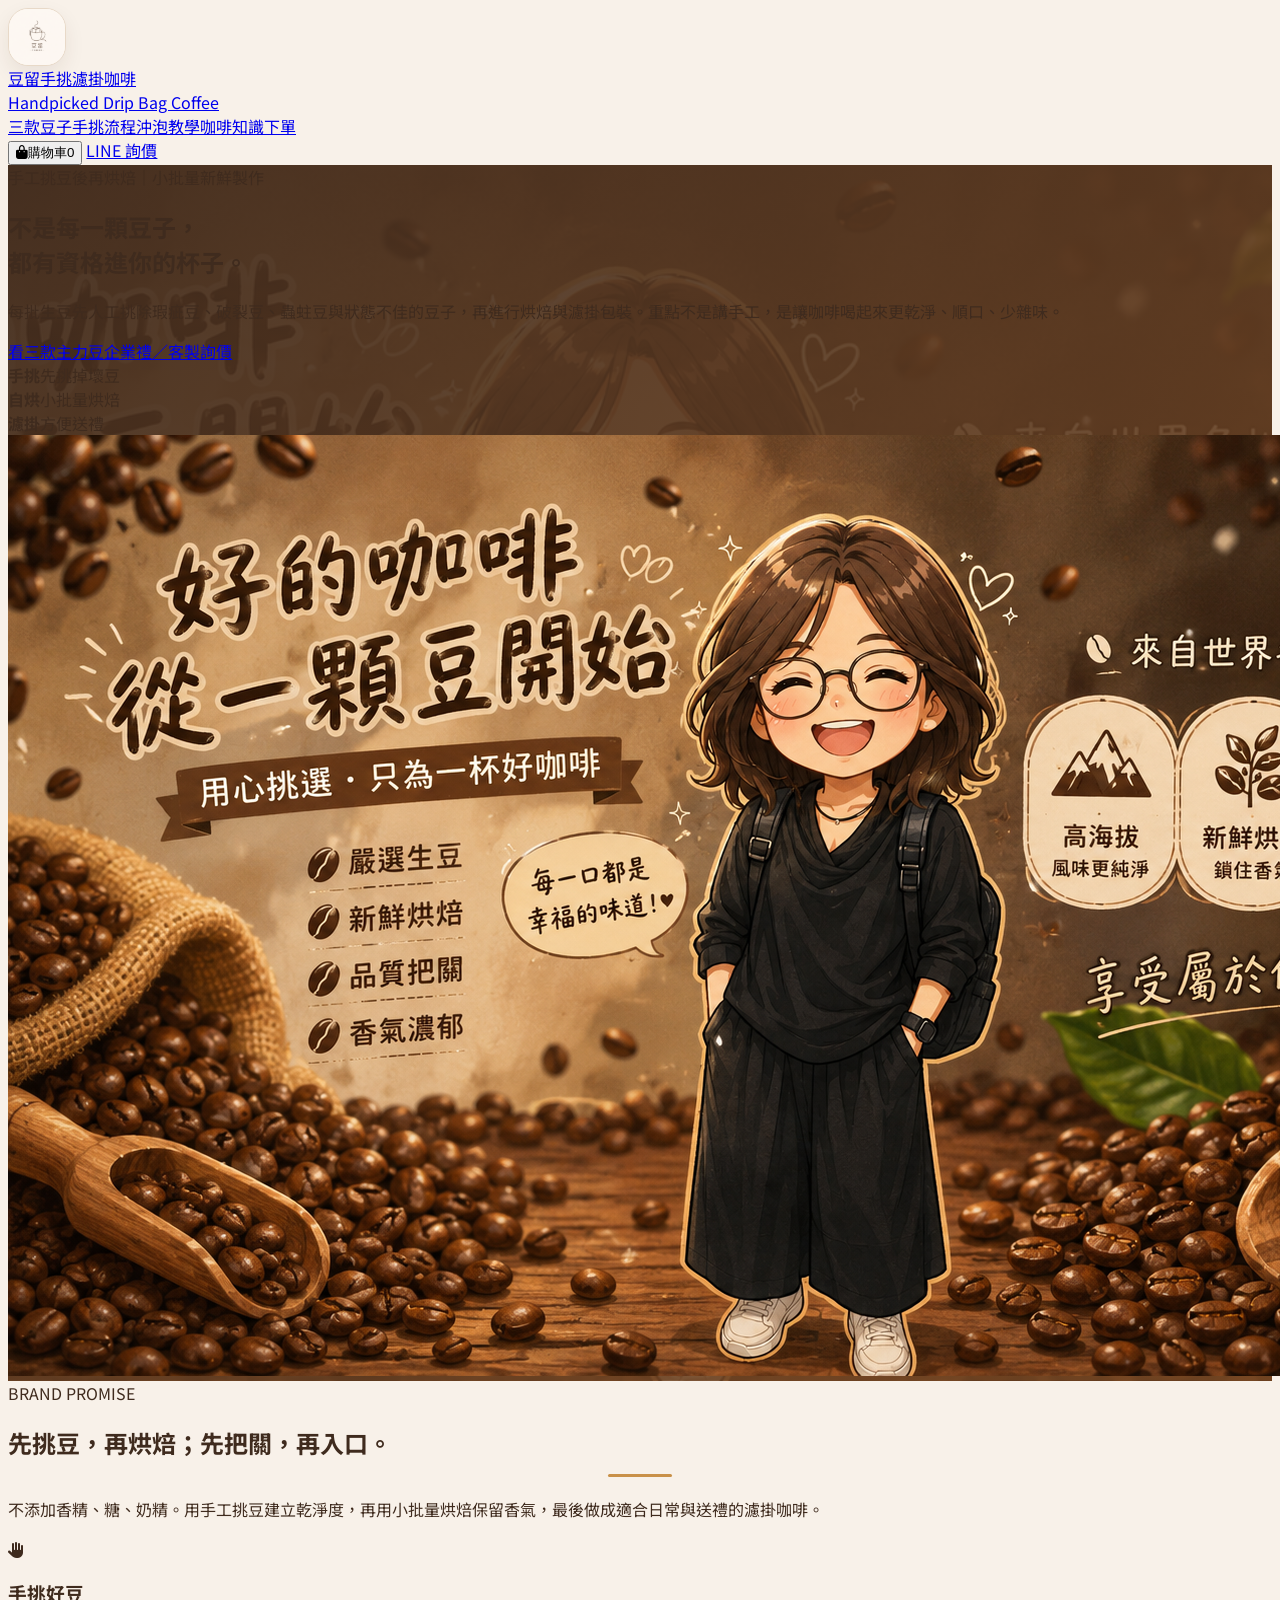
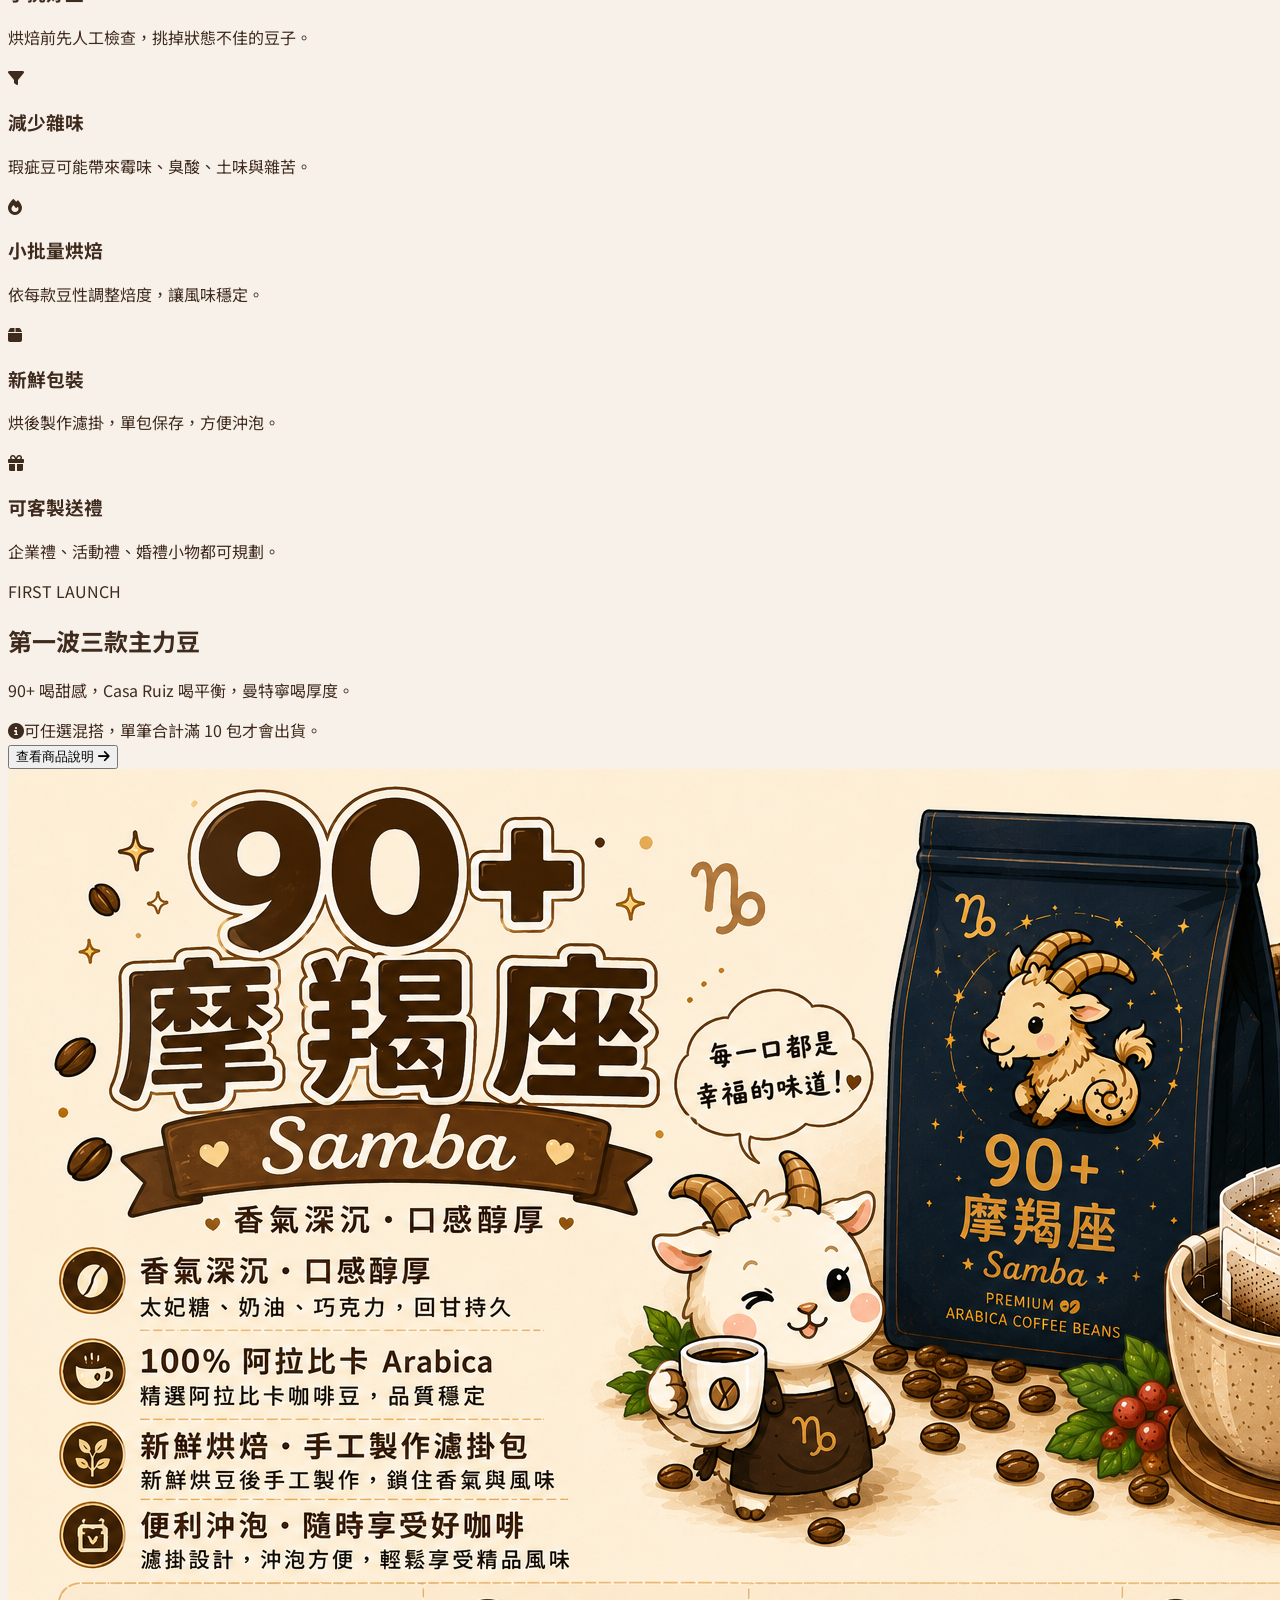
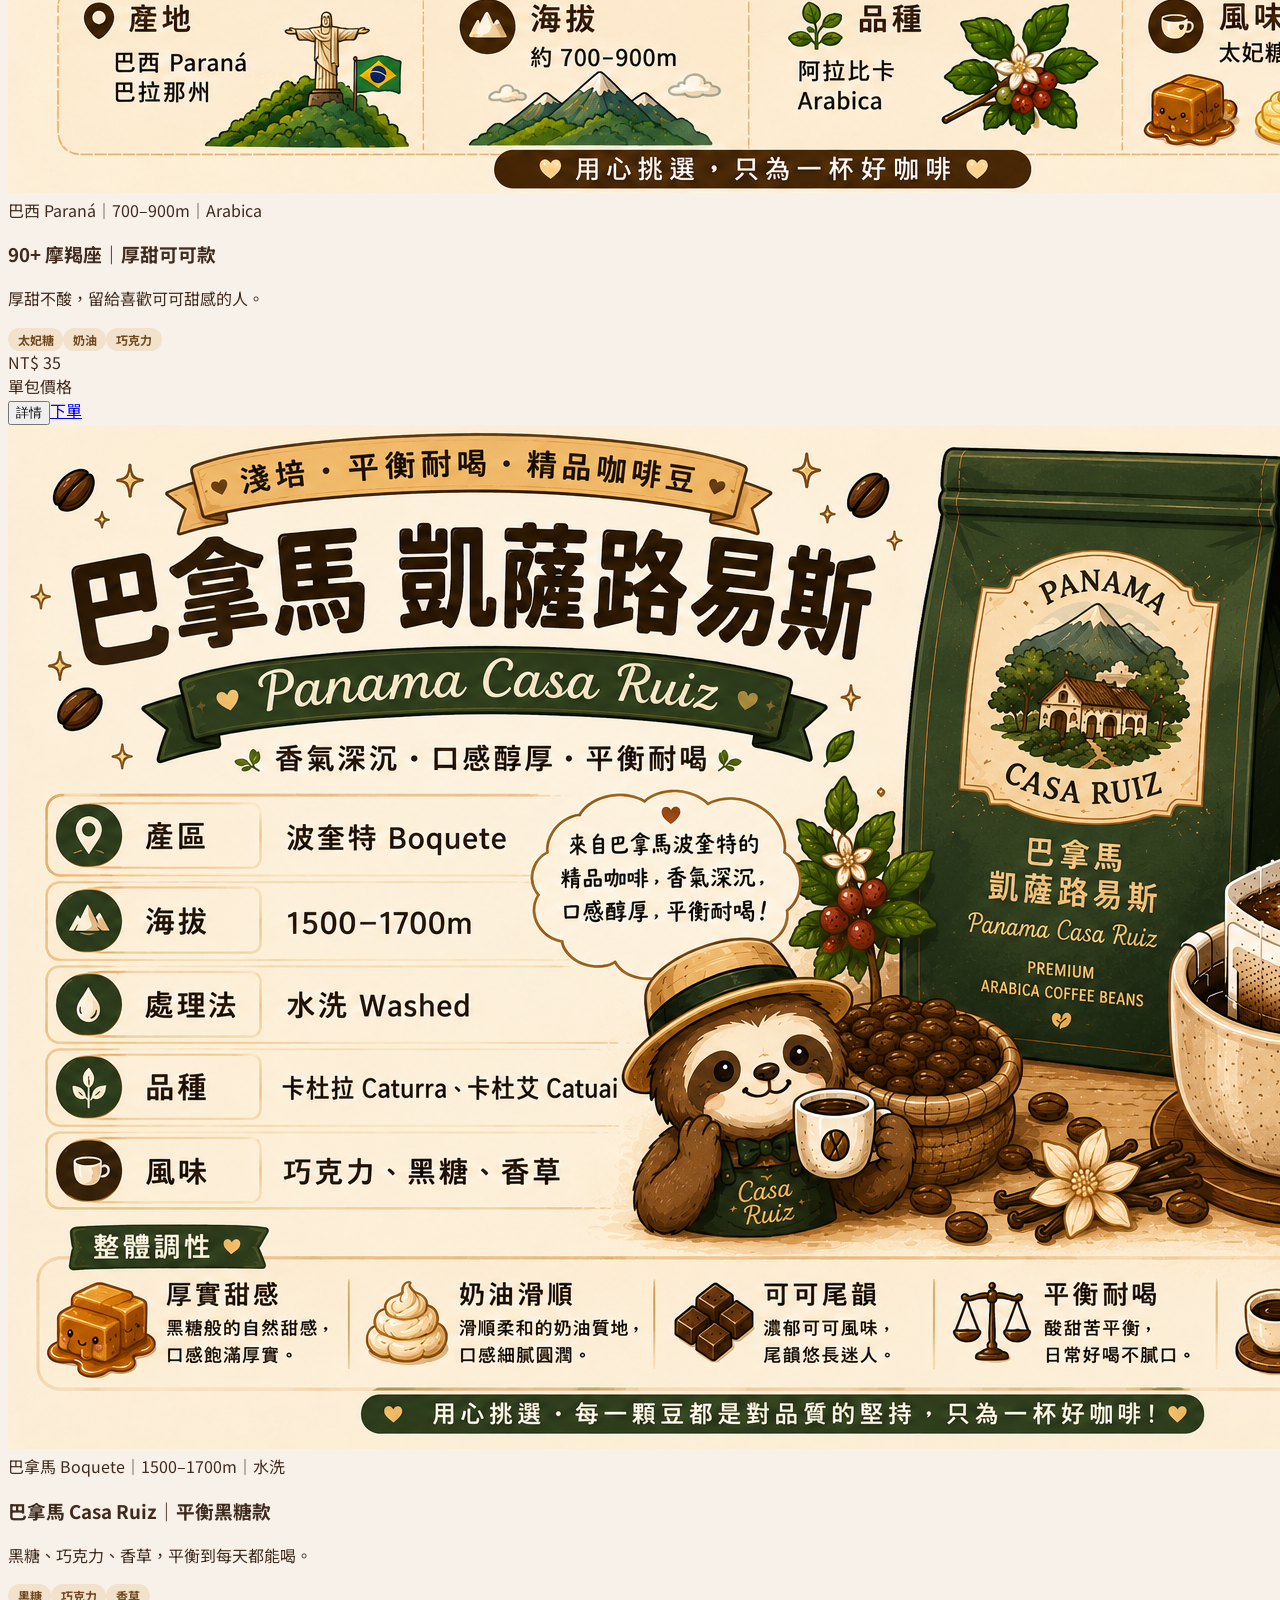
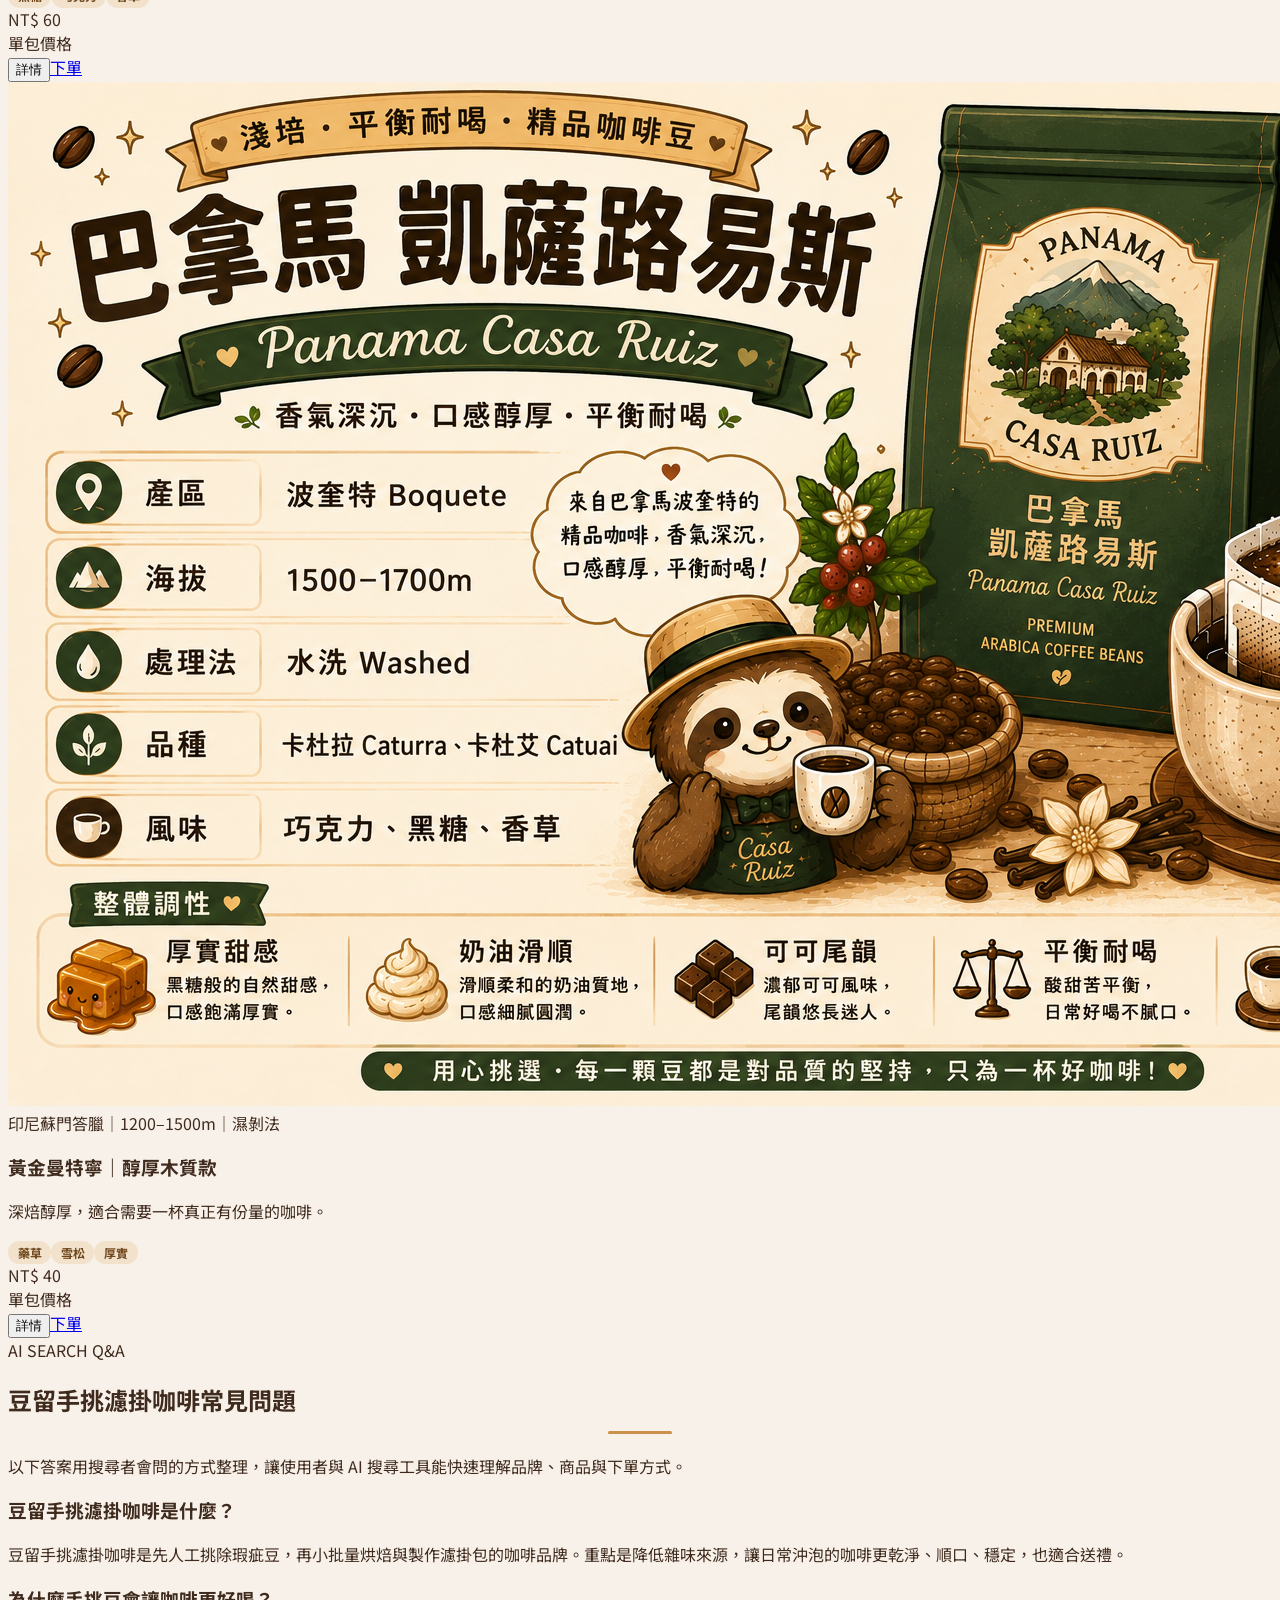
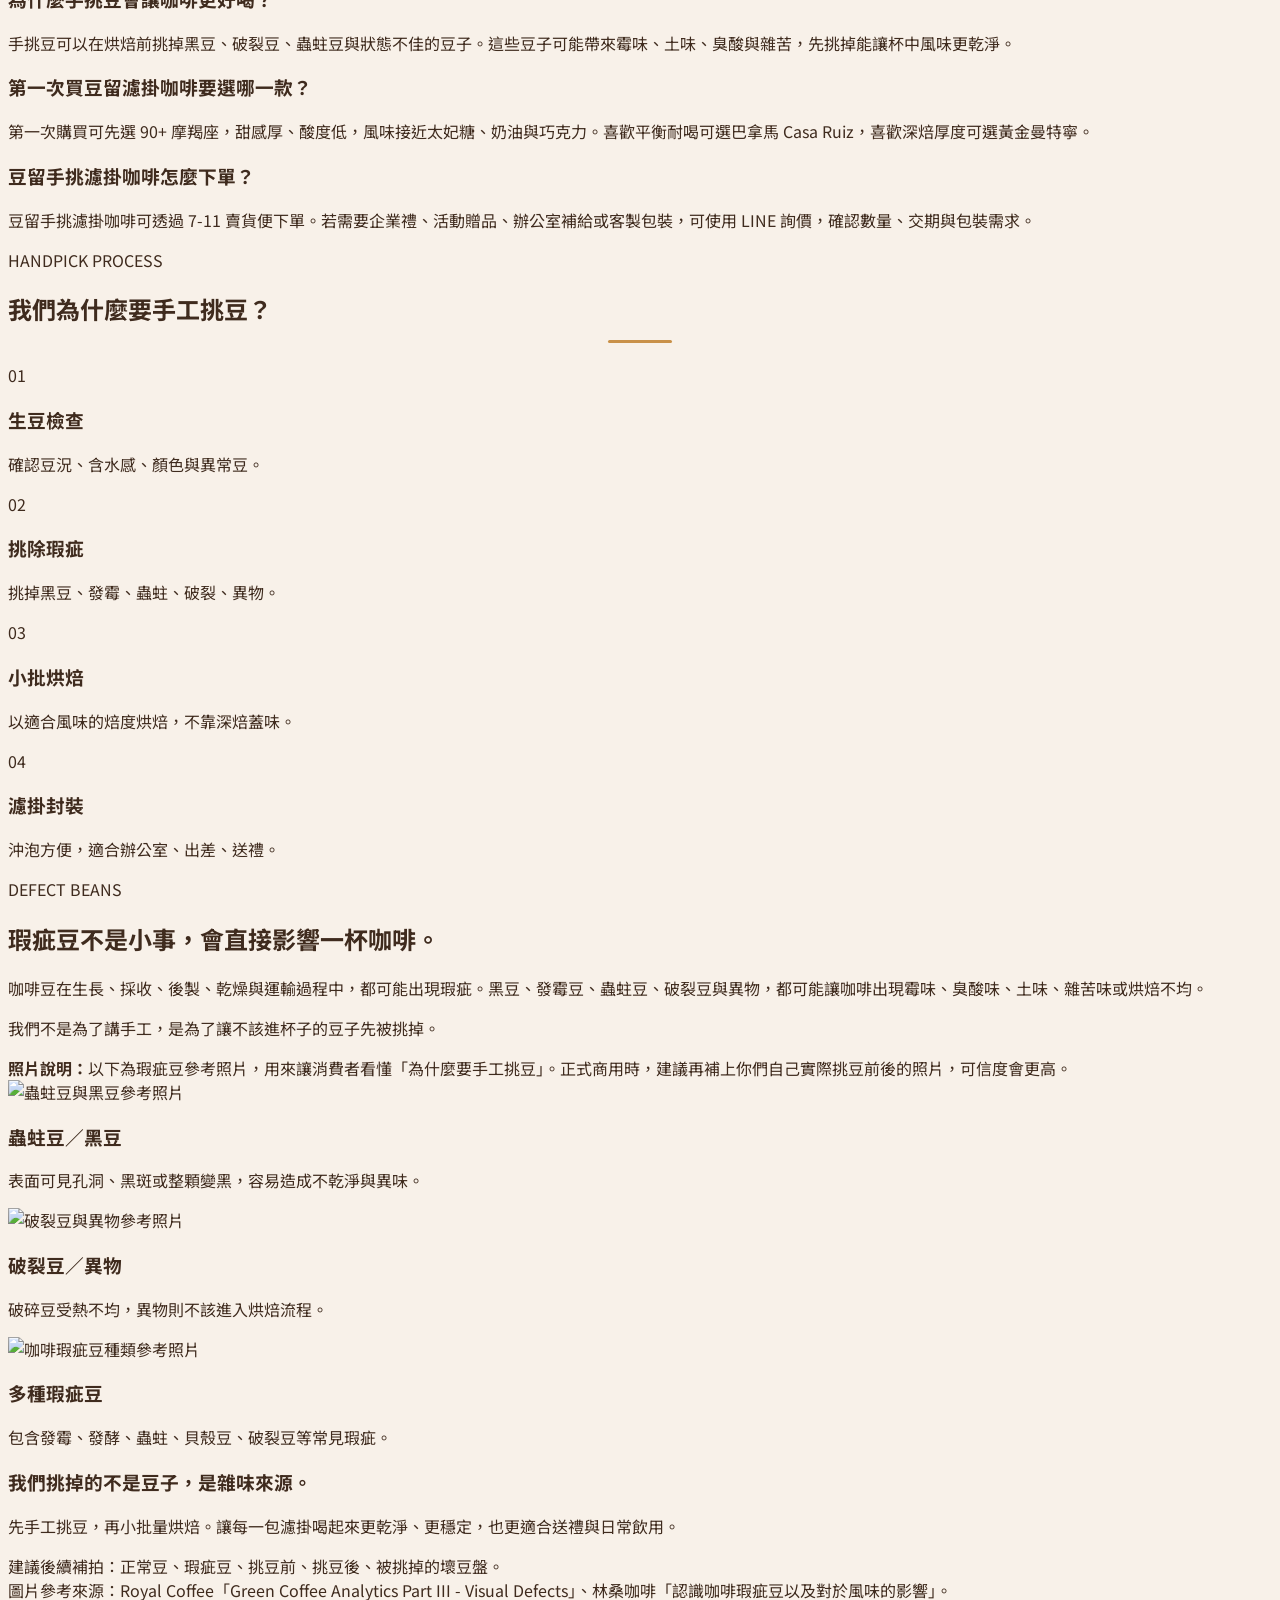
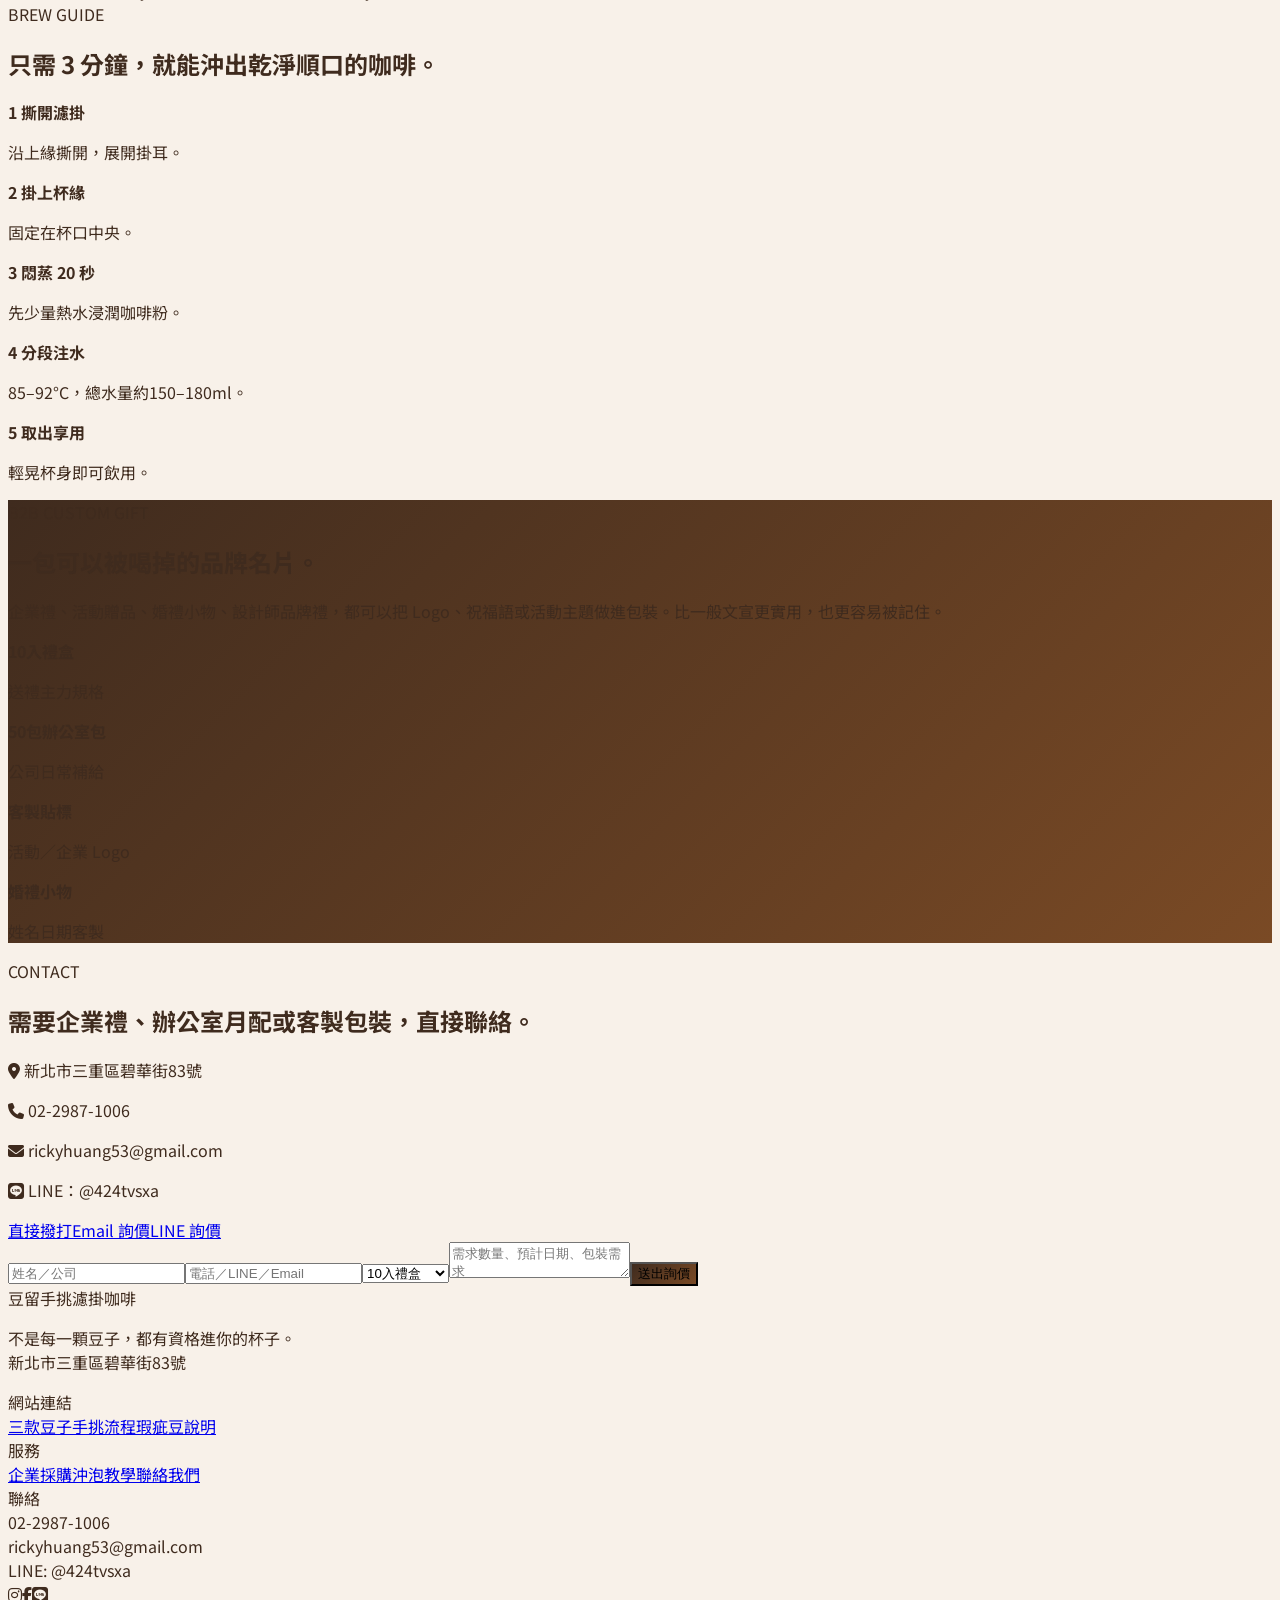
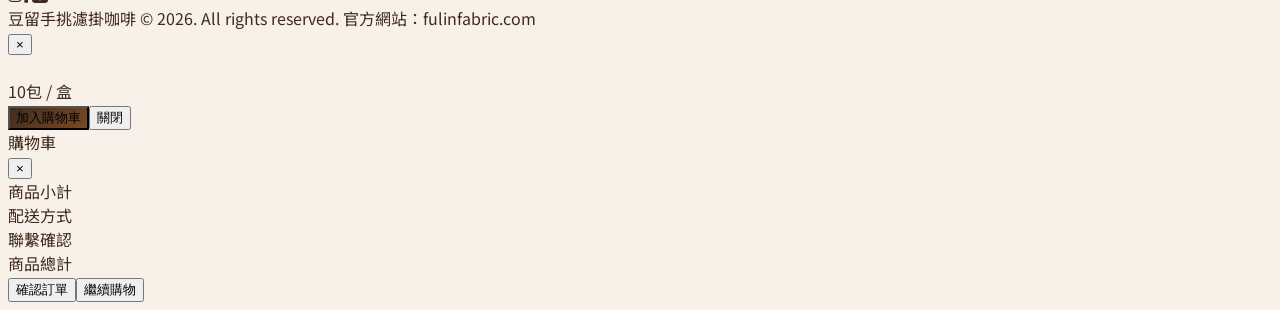
==== index.html @ bff56831 "Initial GitHub Pages site" ====
<!doctype html>
<html lang="zh-TW">
  <head>
    <meta charset="UTF-8" />
    <meta name="viewport" content="width=device-width, initial-scale=1.0" />
    <title>豆留手挑濾掛咖啡｜手工挑豆後烘焙，乾淨順口</title>
    <script src="https://cdn.tailwindcss.com"></script>
    <link rel="stylesheet" href="https://cdnjs.cloudflare.com/ajax/libs/font-awesome/6.5.1/css/all.min.css" />
    <style>
      @import url('https://fonts.googleapis.com/css2?family=Noto+Sans+TC:wght@300;400;500;700;900&family=Playfair+Display:wght@700&display=swap');
      html {
        scroll-behavior: smooth;
        scroll-padding-top: 7rem;
      }
      body {
        font-family:
          'Noto Sans TC',
          system-ui,
          -apple-system,
          sans-serif;
        background: #f8f1e9;
        color: #3f2b1e;
      }
      a,
      button {
        transition:
          transform 0.18s ease,
          box-shadow 0.18s ease,
          background-color 0.18s ease,
          border-color 0.18s ease,
          color 0.18s ease,
          opacity 0.18s ease;
      }
      button {
        cursor: pointer;
      }
      a:hover,
      button:hover {
        transform: translateY(-2px);
        box-shadow: 0 12px 24px rgba(63, 43, 30, 0.16);
      }
      a:active,
      button:active {
        transform: translateY(0) scale(0.97);
        box-shadow: 0 6px 14px rgba(63, 43, 30, 0.12);
      }
      a:focus-visible,
      button:focus-visible {
        outline: 3px solid rgba(241, 194, 125, 0.55);
        outline-offset: 4px;
      }
      .serif {
        font-family: 'Playfair Display', Georgia, serif;
      }
      .brown-grad {
        background: linear-gradient(135deg, #3f2b1e 0%, #7a4a25 100%);
      }
      .nav-link {
        position: relative;
      }
      .nav-link:after {
        content: '';
        position: absolute;
        left: 0;
        bottom: -6px;
        width: 0;
        height: 2px;
        background: #7a4a25;
        transition: 0.25s;
      }
      .nav-link:hover:after {
        width: 100%;
      }
      .tag {
        background: #f2e2cc;
        color: #71491f;
        border-radius: 9999px;
        padding: 0.2rem 0.6rem;
        font-size: 0.75rem;
        font-weight: 700;
      }
      .card {
        transition: 0.25s;
      }
      .card:hover {
        transform: translateY(-6px);
        box-shadow: 0 18px 35px rgba(63, 43, 30, 0.12);
      }
      .product-img {
        transition: 0.35s;
        scroll-margin-top: 7rem;
      }
      #products-grid .card {
        scroll-margin-top: 7rem;
      }
      .modal {
        animation: pop 0.25s ease;
      }
      @keyframes pop {
        from {
          opacity: 0;
          transform: scale(0.96);
        }
        to {
          opacity: 1;
          transform: scale(1);
        }
      }
      .hero-bg {
        background:
          linear-gradient(135deg, rgba(63, 43, 30, 0.93), rgba(122, 74, 37, 0.88)),
          url('fulin_hero_handpicked_coffee.png');
        background-size: cover;
        background-position: center;
      }
      .section-title:after {
        content: '';
        display: block;
        width: 64px;
        height: 3px;
        background: #c99149;
        margin: 14px auto 0;
        border-radius: 999px;
      }
      .brand-logo-mark {
        width: 56px;
        height: 56px;
        border-radius: 20px;
        overflow: hidden;
        border: 1px solid #e8d9c8;
        background: #fffaf2;
        display: block;
        box-shadow: 0 8px 20px rgba(63, 43, 30, 0.08);
      }
      .brand-logo-mark img {
        width: 100%;
        height: 100%;
        object-fit: cover;
      }
    </style>
    <!-- Google Analytics -->
    <script async src="https://www.googletagmanager.com/gtag/js?id=G-YMQPJY9Y5F"></script>
    <script>
      window.dataLayer = window.dataLayer || [];
      function gtag() {
        dataLayer.push(arguments);
      }
      gtag('js', new Date());
      gtag('config', 'G-YMQPJY9Y5F');
    </script>
    <!-- End Google Analytics -->
    <script type="application/ld+json">
      {
        "@context": "https://schema.org",
        "@type": "ItemList",
        "name": "豆留手挑濾掛咖啡三款主力豆",
        "itemListElement": [
          {
            "@type": "ListItem",
            "position": 1,
            "item": {
              "@type": "Product",
              "name": "90+ 摩羯座｜厚甜可可款",
              "image": "ChatGPT Image 2026年6月7日 下午08_23_03.png",
              "description": "太妃糖、奶油、巧克力風味的手挑濾掛咖啡，厚甜不酸，適合日常與送禮。",
              "offers": {
                "@type": "Offer",
                "price": "35",
                "priceCurrency": "TWD",
                "availability": "https://schema.org/InStock",
                "url": "https://myship.7-11.com.tw/general/detail/GM2605239820064"
              }
            }
          },
          {
            "@type": "ListItem",
            "position": 2,
            "item": {
              "@type": "Product",
              "name": "巴拿馬 Casa Ruiz｜平衡黑糖款",
              "image": "ChatGPT Image 2026年6月7日 下午08_23_06.png",
              "description": "黑糖、巧克力、香草風味的手挑濾掛咖啡，平衡耐喝，適合辦公室與企業禮。",
              "offers": {
                "@type": "Offer",
                "price": "60",
                "priceCurrency": "TWD",
                "availability": "https://schema.org/InStock",
                "url": "https://myship.7-11.com.tw/general/detail/GM2605239820064"
              }
            }
          },
          {
            "@type": "ListItem",
            "position": 3,
            "item": {
              "@type": "Product",
              "name": "黃金曼特寧｜醇厚木質款",
              "image": "ChatGPT Image 2026年6月7日 下午08_17_32.png",
              "description": "藥草、雪松、厚實風味的深焙手挑濾掛咖啡，醇厚低酸，適合喜歡濃厚口感的人。",
              "offers": {
                "@type": "Offer",
                "price": "40",
                "priceCurrency": "TWD",
                "availability": "https://schema.org/InStock",
                "url": "https://myship.7-11.com.tw/general/detail/GM2605239820064"
              }
            }
          }
        ]
      }
    </script>
    <script type="application/ld+json">
      {
        "@context": "https://schema.org",
        "@type": "Organization",
        "name": "豆留手挑濾掛咖啡",
        "logo": "assets/brand-logo.png",
        "description": "豆留手挑濾掛咖啡以手工挑豆、小批量烘焙與濾掛包裝為特色，提供日常飲用、送禮與企業客製咖啡。",
        "contactPoint": {
          "@type": "ContactPoint",
          "telephone": "+886-2-2987-1006",
          "contactType": "customer service",
          "areaServed": "TW",
          "availableLanguage": ["zh-Hant"]
        }
      }
    </script>
    <script type="application/ld+json">
      {
        "@context": "https://schema.org",
        "@type": "Article",
        "headline": "豆留手挑濾掛咖啡常見問題",
        "description": "整理豆留手挑濾掛咖啡的品牌特色、手挑豆原因、三款豆子選擇與下單方式。",
        "inLanguage": "zh-Hant",
        "speakable": { "@type": "SpeakableSpecification", "cssSelector": [".answer-block"] }
      }
    </script>
  </head>
  <body>
    <nav class="bg-white/95 backdrop-blur sticky top-0 z-50 border-b border-[#E8D9C8]">
      <div class="max-w-7xl mx-auto px-6 h-20 flex items-center justify-between">
        <a href="#home" class="flex items-center gap-3">
          <span class="brand-logo-mark"><img src="assets/brand-logo.png" alt="手挑濾掛咖啡 Logo" /></span>
          <div>
            <div class="font-black text-2xl tracking-tight">豆留手挑濾掛咖啡</div>
            <div class="text-xs text-[#8B5E3C]">Handpicked Drip Bag Coffee</div>
          </div>
        </a>
        <div class="hidden lg:flex gap-8 text-sm font-bold">
          <a class="nav-link" href="#products">三款豆子</a><a class="nav-link" href="#process">手挑流程</a
          ><a class="nav-link" href="brew.html">沖泡教學</a><a class="nav-link" href="knowledge.html">咖啡知識</a
          ><a class="nav-link" href="order.html">下單</a>
        </div>
        <div class="flex items-center gap-3">
          <button
            onclick="showCart()"
            class="relative flex items-center gap-2 px-4 py-2.5 rounded-full border border-[#E8D9C8] hover:bg-[#F8F1E9] text-sm font-bold"
          >
            <i class="fas fa-shopping-bag"></i><span class="hidden sm:inline">購物車</span
            ><span
              id="cart-count"
              class="hidden absolute -top-1 -right-1 bg-[#7A4A25] text-white text-[10px] min-w-[18px] h-[18px] rounded-full items-center justify-center px-1"
              >0</span
            >
          </button>
          <a
            href="https://line.me/R/ti/p/@424tvsxa"
            target="_blank"
            class="hidden sm:inline-flex px-5 py-2.5 bg-[#3F2B1E] text-white rounded-full text-sm font-black"
            >LINE 詢價</a
          >
        </div>
      </div>
    </nav>

    <section id="home" class="hero-bg text-white">
      <div class="max-w-7xl mx-auto px-6 py-20 lg:py-28 grid lg:grid-cols-2 gap-10 items-center">
        <div>
          <div
            class="inline-flex items-center gap-2 bg-white/15 border border-white/25 rounded-full px-4 py-2 text-sm mb-6"
          >
            手工挑豆後再烘焙｜小批量新鮮製作
          </div>
          <h1 class="text-5xl md:text-7xl font-black leading-tight tracking-tight">
            不是每一顆豆子，<br /><span class="text-[#F1C27D]">都有資格進你的杯子。</span>
          </h1>
          <p class="mt-6 text-lg text-white/90 max-w-xl">
            每批生豆先人工挑除瑕疵豆、破裂豆、蟲蛀豆與狀態不佳的豆子，再進行烘焙與濾掛包裝。重點不是講手工，是讓咖啡喝起來更乾淨、順口、少雜味。
          </p>
          <div class="mt-8 flex flex-wrap gap-3">
            <a href="#products" class="bg-white text-[#3F2B1E] rounded-full px-7 py-4 font-black">看三款主力豆</a
            ><a href="#gift" class="border border-white/50 rounded-full px-7 py-4 font-bold">企業禮／客製詢價</a>
          </div>
          <div class="mt-8 grid grid-cols-3 gap-3 max-w-xl text-center text-sm">
            <div class="bg-white/10 rounded-2xl p-4"><b class="block text-xl">手挑</b>先挑掉壞豆</div>
            <div class="bg-white/10 rounded-2xl p-4"><b class="block text-xl">自烘</b>小批量烘焙</div>
            <div class="bg-white/10 rounded-2xl p-4"><b class="block text-xl">濾掛</b>方便送禮</div>
          </div>
        </div>
        <div class="bg-white/10 border border-white/20 rounded-[2rem] p-5 shadow-2xl">
          <img
            src="fulin_hero_handpicked_coffee.png"
            class="rounded-[1.5rem] w-full object-cover"
            alt="豆留手挑濾掛咖啡主視覺"
          />
        </div>
      </div>
    </section>

    <section class="max-w-7xl mx-auto px-6 py-14">
      <div class="text-center mb-10">
        <div class="text-xs font-black tracking-[2px] text-[#8B5E3C]">BRAND PROMISE</div>
        <h2 class="section-title text-4xl font-black mt-2">先挑豆，再烘焙；先把關，再入口。</h2>
        <p class="mt-5 text-[#6B4423] max-w-2xl mx-auto">
          不添加香精、糖、奶精。用手工挑豆建立乾淨度，再用小批量烘焙保留香氣，最後做成適合日常與送禮的濾掛咖啡。
        </p>
      </div>
      <div class="grid md:grid-cols-5 gap-5">
        <div class="bg-white p-6 rounded-3xl border border-[#E8D9C8] text-center">
          <i class="fas fa-hand-paper text-3xl text-[#7A4A25]"></i>
          <h3 class="font-black mt-4">手挑好豆</h3>
          <p class="mt-2 text-sm text-[#6B4423]">烘焙前先人工檢查，挑掉狀態不佳的豆子。</p>
        </div>
        <div class="bg-white p-6 rounded-3xl border border-[#E8D9C8] text-center">
          <i class="fas fa-filter text-3xl text-[#7A4A25]"></i>
          <h3 class="font-black mt-4">減少雜味</h3>
          <p class="mt-2 text-sm text-[#6B4423]">瑕疵豆可能帶來霉味、臭酸、土味與雜苦。</p>
        </div>
        <div class="bg-white p-6 rounded-3xl border border-[#E8D9C8] text-center">
          <i class="fas fa-fire text-3xl text-[#7A4A25]"></i>
          <h3 class="font-black mt-4">小批量烘焙</h3>
          <p class="mt-2 text-sm text-[#6B4423]">依每款豆性調整焙度，讓風味穩定。</p>
        </div>
        <div class="bg-white p-6 rounded-3xl border border-[#E8D9C8] text-center">
          <i class="fas fa-box text-3xl text-[#7A4A25]"></i>
          <h3 class="font-black mt-4">新鮮包裝</h3>
          <p class="mt-2 text-sm text-[#6B4423]">烘後製作濾掛，單包保存，方便沖泡。</p>
        </div>
        <div class="bg-white p-6 rounded-3xl border border-[#E8D9C8] text-center">
          <i class="fas fa-gift text-3xl text-[#7A4A25]"></i>
          <h3 class="font-black mt-4">可客製送禮</h3>
          <p class="mt-2 text-sm text-[#6B4423]">企業禮、活動禮、婚禮小物都可規劃。</p>
        </div>
      </div>
    </section>

    <section id="products" class="max-w-7xl mx-auto px-6 py-14">
      <div class="flex items-end justify-between mb-8">
        <div>
          <div class="text-xs font-black tracking-[2px] text-[#8B5E3C]">FIRST LAUNCH</div>
          <h2 class="text-4xl font-black mt-2">第一波三款主力豆</h2>
          <p class="mt-3 text-[#6B4423]">90+ 喝甜感，Casa Ruiz 喝平衡，曼特寧喝厚度。</p>
          <div
            class="mt-4 inline-flex flex-wrap items-center gap-2 rounded-2xl bg-[#F2E2CC] px-4 py-3 text-sm font-bold text-[#3F2B1E]"
          >
            <i class="fa-solid fa-circle-info text-[#7A4A25]"></i><span>可任選混搭，單筆合計滿 10 包才會出貨。</span>
          </div>
        </div>
        <button onclick="showAllProducts()" class="hidden md:flex items-center text-sm font-bold text-[#6B4423]">
          查看商品說明 <i class="fas fa-arrow-right ml-2"></i>
        </button>
      </div>
      <div id="products-grid" class="grid md:grid-cols-3 gap-6"></div>
    </section>

    <section id="qa" class="bg-white border-y border-[#E8D9C8] py-16">
      <div class="max-w-7xl mx-auto px-6">
        <div class="text-center mb-10">
          <div class="text-xs font-black tracking-[2px] text-[#8B5E3C]">AI SEARCH Q&A</div>
          <h2 class="section-title text-4xl font-black mt-2">豆留手挑濾掛咖啡常見問題</h2>
          <p class="mt-5 text-[#6B4423] max-w-2xl mx-auto">
            以下答案用搜尋者會問的方式整理，讓使用者與 AI 搜尋工具能快速理解品牌、商品與下單方式。
          </p>
        </div>
        <div class="grid md:grid-cols-2 gap-5 answer-block">
          <article class="bg-[#F8F1E9] border border-[#E8D9C8] rounded-3xl p-6">
            <h3 class="font-black text-xl">豆留手挑濾掛咖啡是什麼？</h3>
            <p class="mt-3 text-sm text-[#6B4423] leading-7">
              豆留手挑濾掛咖啡是先人工挑除瑕疵豆，再小批量烘焙與製作濾掛包的咖啡品牌。重點是降低雜味來源，讓日常沖泡的咖啡更乾淨、順口、穩定，也適合送禮。
            </p>
          </article>
          <article class="bg-[#F8F1E9] border border-[#E8D9C8] rounded-3xl p-6">
            <h3 class="font-black text-xl">為什麼手挑豆會讓咖啡更好喝？</h3>
            <p class="mt-3 text-sm text-[#6B4423] leading-7">
              手挑豆可以在烘焙前挑掉黑豆、破裂豆、蟲蛀豆與狀態不佳的豆子。這些豆子可能帶來霉味、土味、臭酸與雜苦，先挑掉能讓杯中風味更乾淨。
            </p>
          </article>
          <article class="bg-[#F8F1E9] border border-[#E8D9C8] rounded-3xl p-6">
            <h3 class="font-black text-xl">第一次買豆留濾掛咖啡要選哪一款？</h3>
            <p class="mt-3 text-sm text-[#6B4423] leading-7">
              第一次購買可先選 90+ 摩羯座，甜感厚、酸度低，風味接近太妃糖、奶油與巧克力。喜歡平衡耐喝可選巴拿馬 Casa
              Ruiz，喜歡深焙厚度可選黃金曼特寧。
            </p>
          </article>
          <article class="bg-[#F8F1E9] border border-[#E8D9C8] rounded-3xl p-6">
            <h3 class="font-black text-xl">豆留手挑濾掛咖啡怎麼下單？</h3>
            <p class="mt-3 text-sm text-[#6B4423] leading-7">
              豆留手挑濾掛咖啡可透過 7-11 賣貨便下單。若需要企業禮、活動贈品、辦公室補給或客製包裝，可使用 LINE
              詢價，確認數量、交期與包裝需求。
            </p>
          </article>
        </div>
      </div>
    </section>

    <section id="process" class="bg-white border-y border-[#E8D9C8] py-16">
      <div class="max-w-7xl mx-auto px-6">
        <div class="text-center mb-10">
          <div class="text-xs font-black tracking-[2px] text-[#8B5E3C]">HANDPICK PROCESS</div>
          <h2 class="section-title text-4xl font-black mt-2">我們為什麼要手工挑豆？</h2>
        </div>
        <div class="grid md:grid-cols-4 gap-5">
          <div class="rounded-3xl bg-[#F8F1E9] border border-[#E8D9C8] p-6">
            <div class="text-3xl font-black text-[#7A4A25]">01</div>
            <h3 class="font-black mt-3">生豆檢查</h3>
            <p class="mt-2 text-sm text-[#6B4423]">確認豆況、含水感、顏色與異常豆。</p>
          </div>
          <div class="rounded-3xl bg-[#F8F1E9] border border-[#E8D9C8] p-6">
            <div class="text-3xl font-black text-[#7A4A25]">02</div>
            <h3 class="font-black mt-3">挑除瑕疵</h3>
            <p class="mt-2 text-sm text-[#6B4423]">挑掉黑豆、發霉、蟲蛀、破裂、異物。</p>
          </div>
          <div class="rounded-3xl bg-[#F8F1E9] border border-[#E8D9C8] p-6">
            <div class="text-3xl font-black text-[#7A4A25]">03</div>
            <h3 class="font-black mt-3">小批烘焙</h3>
            <p class="mt-2 text-sm text-[#6B4423]">以適合風味的焙度烘焙，不靠深焙蓋味。</p>
          </div>
          <div class="rounded-3xl bg-[#F8F1E9] border border-[#E8D9C8] p-6">
            <div class="text-3xl font-black text-[#7A4A25]">04</div>
            <h3 class="font-black mt-3">濾掛封裝</h3>
            <p class="mt-2 text-sm text-[#6B4423]">沖泡方便，適合辦公室、出差、送禮。</p>
          </div>
        </div>
      </div>
    </section>

    <section id="defects" class="max-w-7xl mx-auto px-6 py-16">
      <div class="grid lg:grid-cols-2 gap-10 items-start">
        <div>
          <div class="text-xs font-black tracking-[2px] text-[#8B5E3C]">DEFECT BEANS</div>
          <h2 class="text-4xl font-black mt-2">瑕疵豆不是小事，會直接影響一杯咖啡。</h2>
          <p class="mt-5 text-[#6B4423] leading-8">
            咖啡豆在生長、採收、後製、乾燥與運輸過程中，都可能出現瑕疵。黑豆、發霉豆、蟲蛀豆、破裂豆與異物，都可能讓咖啡出現霉味、臭酸味、土味、雜苦味或烘焙不均。
          </p>
          <p class="mt-4 font-black text-[#3F2B1E]">我們不是為了講手工，是為了讓不該進杯子的豆子先被挑掉。</p>
          <div class="mt-6 bg-[#F8F1E9] border border-[#E8D9C8] rounded-3xl p-5 text-sm text-[#6B4423] leading-7">
            <b class="text-[#3F2B1E]">照片說明：</b
            >以下為瑕疵豆參考照片，用來讓消費者看懂「為什麼要手工挑豆」。正式商用時，建議再補上你們自己實際挑豆前後的照片，可信度會更高。
          </div>
        </div>
        <div class="grid sm:grid-cols-2 gap-4">
          <div class="bg-white rounded-3xl overflow-hidden border border-[#E8D9C8]">
            <img
              class="w-full h-40 object-cover"
              src="https://cdn.royalcoffee.com/wp-content/uploads/2016/08/21132657/insect-and-black-1-1024x512.png"
              alt="蟲蛀豆與黑豆參考照片"
            />
            <div class="p-5">
              <h3 class="font-black">蟲蛀豆／黑豆</h3>
              <p class="text-sm text-[#6B4423] mt-2">表面可見孔洞、黑斑或整顆變黑，容易造成不乾淨與異味。</p>
            </div>
          </div>
          <div class="bg-white rounded-3xl overflow-hidden border border-[#E8D9C8]">
            <img
              class="w-full h-40 object-cover"
              src="https://cdn.royalcoffee.com/wp-content/uploads/2016/08/21132651/bcc-foreign-2-1024x502.png"
              alt="破裂豆與異物參考照片"
            />
            <div class="p-5">
              <h3 class="font-black">破裂豆／異物</h3>
              <p class="text-sm text-[#6B4423] mt-2">破碎豆受熱不均，異物則不該進入烘焙流程。</p>
            </div>
          </div>
          <div class="bg-white rounded-3xl overflow-hidden border border-[#E8D9C8]">
            <img
              class="w-full h-40 object-cover"
              src="https://treeman.tw/wp-content/uploads/2022/08/coffee-bean-defect-vs-taste.webp"
              alt="咖啡瑕疵豆種類參考照片"
            />
            <div class="p-5">
              <h3 class="font-black">多種瑕疵豆</h3>
              <p class="text-sm text-[#6B4423] mt-2">包含發霉、發酵、蟲蛀、貝殼豆、破裂豆等常見瑕疵。</p>
            </div>
          </div>
          <div class="bg-[#3F2B1E] text-white rounded-3xl p-6 border border-[#3F2B1E]">
            <h3 class="font-black text-xl">我們挑掉的不是豆子，是雜味來源。</h3>
            <p class="text-sm text-white/80 mt-3 leading-7">
              先手工挑豆，再小批量烘焙。讓每一包濾掛喝起來更乾淨、更穩定，也更適合送禮與日常飲用。
            </p>
            <div class="mt-5 text-xs text-white/60">建議後續補拍：正常豆、瑕疵豆、挑豆前、挑豆後、被挑掉的壞豆盤。</div>
          </div>
        </div>
      </div>
      <div class="mt-6 text-xs text-[#8B5E3C] leading-6">
        圖片參考來源：Royal Coffee「Green Coffee Analytics Part III - Visual
        Defects」、林桑咖啡「認識咖啡瑕疵豆以及對於風味的影響」。
      </div>
    </section>

    <section id="brew" class="bg-white border-y border-[#E8D9C8] py-16">
      <div class="max-w-7xl mx-auto px-6">
        <div class="max-w-xl mb-10">
          <span class="text-xs font-black tracking-[2px] text-[#8B5E3C]">BREW GUIDE</span>
          <h2 class="text-4xl font-black mt-2">只需 3 分鐘，就能沖出乾淨順口的咖啡。</h2>
        </div>
        <div class="grid md:grid-cols-5 gap-5">
          <div class="bg-[#F8F1E9] border border-[#E8D9C8] p-6 rounded-3xl">
            <b>1 撕開濾掛</b>
            <p class="text-sm text-[#6B4423] mt-2">沿上緣撕開，展開掛耳。</p>
          </div>
          <div class="bg-[#F8F1E9] border border-[#E8D9C8] p-6 rounded-3xl">
            <b>2 掛上杯緣</b>
            <p class="text-sm text-[#6B4423] mt-2">固定在杯口中央。</p>
          </div>
          <div class="bg-[#F8F1E9] border border-[#E8D9C8] p-6 rounded-3xl">
            <b>3 悶蒸 20 秒</b>
            <p class="text-sm text-[#6B4423] mt-2">先少量熱水浸潤咖啡粉。</p>
          </div>
          <div class="bg-[#F8F1E9] border border-[#E8D9C8] p-6 rounded-3xl">
            <b>4 分段注水</b>
            <p class="text-sm text-[#6B4423] mt-2">85–92°C，總水量約150–180ml。</p>
          </div>
          <div class="bg-[#F8F1E9] border border-[#E8D9C8] p-6 rounded-3xl">
            <b>5 取出享用</b>
            <p class="text-sm text-[#6B4423] mt-2">輕晃杯身即可飲用。</p>
          </div>
        </div>
      </div>
    </section>

    <section id="gift" class="max-w-7xl mx-auto px-6 py-16">
      <div class="brown-grad text-white rounded-[2rem] p-8 md:p-12 grid lg:grid-cols-2 gap-8 items-center">
        <div>
          <div class="text-sm text-[#F1C27D] font-black tracking-[2px]">B2B CUSTOM GIFT</div>
          <h2 class="text-4xl font-black mt-3">一包可以被喝掉的品牌名片。</h2>
          <p class="mt-5 text-white/85 leading-8">
            企業禮、活動贈品、婚禮小物、設計師品牌禮，都可以把
            Logo、祝福語或活動主題做進包裝。比一般文宣更實用，也更容易被記住。
          </p>
        </div>
        <div class="grid sm:grid-cols-2 gap-4 text-[#3F2B1E]">
          <div class="bg-white rounded-3xl p-6">
            <b>10入禮盒</b>
            <p class="text-sm mt-2 text-[#6B4423]">送禮主力規格</p>
          </div>
          <div class="bg-white rounded-3xl p-6">
            <b>50包辦公室包</b>
            <p class="text-sm mt-2 text-[#6B4423]">公司日常補給</p>
          </div>
          <div class="bg-white rounded-3xl p-6">
            <b>客製貼標</b>
            <p class="text-sm mt-2 text-[#6B4423]">活動／企業 Logo</p>
          </div>
          <div class="bg-white rounded-3xl p-6">
            <b>婚禮小物</b>
            <p class="text-sm mt-2 text-[#6B4423]">姓名日期客製</p>
          </div>
        </div>
      </div>
    </section>

    <section id="contact" class="bg-white border-t border-[#E8D9C8] py-16">
      <div class="max-w-7xl mx-auto px-6 grid lg:grid-cols-2 gap-10">
        <div>
          <div class="text-xs font-black tracking-[2px] text-[#8B5E3C]">CONTACT</div>
          <h2 class="text-4xl font-black mt-2">需要企業禮、辦公室月配或客製包裝，直接聯絡。</h2>
          <div class="mt-6 space-y-3 text-[#6B4423]">
            <p><i class="fa-solid fa-location-dot w-6"></i> 新北市三重區碧華街83號</p>
            <p><i class="fa-solid fa-phone w-6"></i> 02-2987-1006</p>
            <p><i class="fa-solid fa-envelope w-6"></i> rickyhuang53@gmail.com</p>
            <p><i class="fa-brands fa-line w-6"></i> LINE：@424tvsxa</p>
          </div>
          <div class="mt-7 flex flex-wrap gap-3">
            <a href="tel:0229871006" class="px-6 py-3 rounded-full bg-[#3F2B1E] text-white font-black">直接撥打</a
            ><a
              href="mailto:rickyhuang53@gmail.com?subject=豆留手挑濾掛咖啡詢價"
              class="px-6 py-3 rounded-full border border-[#E8D9C8] font-black"
              >Email 詢價</a
            ><a
              href="https://line.me/R/ti/p/@424tvsxa"
              target="_blank"
              class="px-6 py-3 rounded-full border border-[#E8D9C8] font-black"
              >LINE 詢價</a
            >
          </div>
        </div>
        <form onsubmit="submitInquiry(event)" class="bg-[#F8F1E9] border border-[#E8D9C8] rounded-3xl p-6 space-y-4">
          <input
            required
            id="inq-name"
            class="w-full rounded-2xl border border-[#E8D9C8] px-4 py-3"
            placeholder="姓名／公司"
          /><input
            required
            id="inq-contact"
            class="w-full rounded-2xl border border-[#E8D9C8] px-4 py-3"
            placeholder="電話／LINE／Email"
          /><select id="inq-type" class="w-full rounded-2xl border border-[#E8D9C8] px-4 py-3">
            <option>10入禮盒</option>
            <option>企業客製</option>
            <option>辦公室月配</option>
            <option>婚禮小物</option></select
          ><textarea
            id="inq-note"
            class="w-full rounded-2xl border border-[#E8D9C8] px-4 py-3 h-28"
            placeholder="需求數量、預計日期、包裝需求"
          ></textarea
          ><button class="w-full rounded-full brown-grad text-white py-4 font-black">送出詢價</button>
        </form>
      </div>
    </section>

    <footer class="bg-[#3F2B1E] text-[#E8D9C8] pt-12 pb-8 text-sm">
      <div class="max-w-7xl mx-auto px-6 grid grid-cols-2 md:grid-cols-4 gap-y-8">
        <div>
          <div class="font-black text-white text-lg mb-3">豆留手挑濾掛咖啡</div>
          <p class="text-xs leading-relaxed opacity-80">
            不是每一顆豆子，都有資格進你的杯子。<br />新北市三重區碧華街83號
          </p>
        </div>
        <div class="text-xs space-y-2 opacity-80">
          <div class="font-bold text-white mb-2">網站連結</div>
          <a class="block" href="#products">三款豆子</a><a class="block" href="#process">手挑流程</a
          ><a class="block" href="#defects">瑕疵豆說明</a>
        </div>
        <div class="text-xs space-y-2 opacity-80">
          <div class="font-bold text-white mb-2">服務</div>
          <a class="block" href="#gift">企業採購</a><a class="block" href="#brew">沖泡教學</a
          ><a class="block" href="#contact">聯絡我們</a>
        </div>
        <div>
          <div class="font-bold text-white text-xs mb-2">聯絡</div>
          <div class="text-xs opacity-80">02-2987-1006<br />rickyhuang53@gmail.com<br />LINE: @424tvsxa</div>
          <div class="flex gap-4 mt-5 text-base opacity-80">
            <i class="fab fa-instagram"></i><i class="fab fa-facebook-f"></i><i class="fab fa-line"></i>
          </div>
        </div>
      </div>
      <div class="max-w-7xl mx-auto px-6 mt-10 pt-6 border-t border-white/20 text-[10px] text-center opacity-60">
        豆留手挑濾掛咖啡 © 2026. All rights reserved. 官方網站：fulinfabric.com
      </div>
    </footer>

    <div
      id="product-modal"
      onclick="if (event.target.id === 'product-modal') hideProductModal();"
      class="hidden fixed inset-0 bg-black/70 z-[100] items-end md:items-center justify-center"
    >
      <div
        onclick="event.stopImmediatePropagation()"
        class="modal bg-white w-full md:w-[520px] md:rounded-3xl md:m-6 rounded-t-3xl p-6"
      >
        <div class="flex justify-between items-center">
          <div>
            <div id="modal-name" class="font-black text-2xl"></div>
            <div id="modal-origin" class="text-xs text-[#8B5E3C]"></div>
          </div>
          <button onclick="hideProductModal()" class="text-3xl leading-none text-[#8B5E3C]">×</button>
        </div>
        <img id="modal-img" class="w-full rounded-2xl h-64 object-cover my-5" alt="" />
        <div class="flex justify-between items-end mb-4">
          <div>
            <div id="modal-price" class="text-3xl font-black"></div>
            <div class="text-xs text-[#8B5E3C]">10包 / 盒</div>
          </div>
          <div id="modal-flavors" class="flex flex-wrap gap-1.5 justify-end"></div>
        </div>
        <div id="modal-desc" class="text-[#6B4423] leading-relaxed"></div>
        <div class="mt-7 grid grid-cols-2 gap-3">
          <button onclick="addToCartFromModal()" class="py-4 brown-grad text-white text-sm font-black rounded-full">
            加入購物車</button
          ><button onclick="hideProductModal()" class="py-4 border border-[#E8D9C8] text-sm font-bold rounded-full">
            關閉
          </button>
        </div>
      </div>
    </div>

    <div
      id="cart-modal"
      onclick="if (event.target.id === 'cart-modal') hideCart();"
      class="hidden fixed inset-0 bg-black/70 z-[110] items-end md:items-center justify-center"
    >
      <div
        onclick="event.stopImmediatePropagation()"
        class="modal bg-white w-full md:w-[460px] md:rounded-3xl md:m-4 rounded-t-3xl p-6"
      >
        <div class="flex justify-between items-center mb-5">
          <div class="font-black text-xl">購物車</div>
          <button onclick="hideCart()" class="text-3xl leading-none text-[#8B5E3C]">×</button>
        </div>
        <div id="cart-items" class="space-y-4 max-h-[280px] overflow-auto pr-1"></div>
        <div class="border-t pt-5 mt-5">
          <div
            id="qty-notice"
            class="text-xs text-[#C99149] font-bold mb-3 px-3 py-2 bg-yellow-50 rounded-lg hidden"
          ></div>
          <div class="flex justify-between text-sm mb-1">
            <div class="text-[#6B4423]">商品小計</div>
            <div id="cart-subtotal" class="font-black"></div>
          </div>
          <div class="flex justify-between text-xs text-[#8B5E3C]">
            <div>配送方式</div>
            <div>聯繫確認</div>
          </div>
          <div class="flex justify-between font-black mt-4 pt-4 border-t text-lg">
            <div>商品總計</div>
            <div id="cart-total"></div>
          </div>
          <div class="mt-5 space-y-2">
            <button
              onclick="checkout()"
              class="w-full py-4 bg-emerald-700 hover:bg-emerald-800 text-white rounded-full font-black text-sm"
            >
              確認訂單</button
            ><button onclick="hideCart()" class="w-full py-3 text-sm font-bold text-[#6B4423]">繼續購物</button>
          </div>
        </div>
      </div>
    </div>

    <script>
      const products = [
        {
          id: 1,
          name: '90+ 摩羯座｜厚甜可可款',
          short: '厚甜不酸，留給喜歡可可甜感的人。',
          origin: '巴西 Paraná｜700–900m｜Arabica',
          price: 35,
          img: 'ChatGPT Image 2026年6月7日 下午08_23_03.png',
          flavors: ['太妃糖', '奶油', '巧克力'],
          desc: '甜感厚實、低酸順口，適合新手、送禮、辦公室與喜歡濃厚口感的人。每批手工挑豆後再烘焙，只留下乾淨順口的風味。',
        },
        {
          id: 2,
          name: '巴拿馬 Casa Ruiz｜平衡黑糖款',
          short: '黑糖、巧克力、香草，平衡到每天都能喝。',
          origin: '巴拿馬 Boquete｜1500–1700m｜水洗',
          price: 60,
          img: 'ChatGPT Image 2026年6月7日 下午08_23_06.png',
          flavors: ['黑糖', '巧克力', '香草'],
          desc: '淺焙到中焙之間的平衡耐喝款，酸甜苦平衡，風味乾淨細緻。適合日常飲用、設計師、企業禮盒。',
        },
        {
          id: 3,
          name: '黃金曼特寧｜醇厚木質款',
          short: '深焙醇厚，適合需要一杯真正有份量的咖啡。',
          origin: '印尼蘇門答臘｜1200–1500m｜濕剝法',
          price: 40,
          img: 'ChatGPT Image 2026年6月7日 下午08_17_32.png',
          flavors: ['藥草', '雪松', '厚實'],
          desc: '深焙醇厚、低酸有份量，適合深焙愛好者、長輩、加奶與辦公室常備。若你要的是厚度，這款是第一選擇。',
        },
      ];
      let cart = [];
      function renderProducts() {
        const grid = document.getElementById('products-grid');
        grid.innerHTML = '';
        products.forEach((p) => {
          const el = document.createElement('div');
          el.className = 'card bg-white rounded-[2rem] border border-[#E8D9C8] overflow-hidden';
          el.innerHTML = `<div class="bg-[#FFF6EA]"><img class="product-img w-full h-auto" src="${p.img}" alt="${p.name}"></div><div class="p-6"><div class="text-xs text-[#8B5E3C] font-bold">${p.origin}</div><h3 class="font-black text-2xl mt-2">${p.name}</h3><p class="text-sm text-[#6B4423] mt-2 min-h-[42px]">${p.short}</p><div class="flex flex-wrap gap-1.5 mt-4">${p.flavors.map((f) => `<span class="tag">${f}</span>`).join('')}</div><div class="flex items-end justify-between mt-6"><div><div class="text-2xl font-black">NT$ ${p.price}</div><div class="text-xs text-[#8B5E3C]">單包價格</div></div><div class="flex gap-2"><button onclick="showProductModal(${p.id})" class="px-4 py-2 rounded-full border border-[#E8D9C8] text-sm font-bold">詳情</button><a href="https://myship.7-11.com.tw/general/detail/GM2605239820064" target="_blank" rel="noopener" class="px-4 py-2 rounded-full bg-[#3F2B1E] text-white text-sm font-black">下單</a></div></div></div>`;
          grid.appendChild(el);
        });
      }
      function updateCartCount() {
        const el = document.getElementById('cart-count');
        const total = cart.reduce((s, i) => s + i.quantity, 0);
        if (total > 0) {
          el.textContent = total;
          el.classList.remove('hidden');
          el.classList.add('flex');
        } else {
          el.classList.add('hidden');
          el.classList.remove('flex');
        }
      }
      function addToCart(id) {
        const p = products.find((x) => x.id === id);
        if (!p) return;
        const existing = cart.find((i) => i.id === id);
        if (existing) existing.quantity++;
        else cart.push({ id: p.id, name: p.name, price: p.price, quantity: 1 });
        updateCartCount();
        toast(`已加入購物車：${p.name}`);
      }
      function addToCartFromModal() {
        addToCart(parseInt(document.getElementById('product-modal').dataset.id));
        hideProductModal();
      }
      function toast(msg) {
        const t = document.createElement('div');
        t.className =
          'fixed bottom-5 left-1/2 -translate-x-1/2 bg-[#3F2B1E] text-white text-xs px-4 py-2 rounded-full shadow z-[200]';
        t.textContent = msg;
        document.body.appendChild(t);
        setTimeout(() => {
          t.style.transition = '.25s';
          t.style.opacity = '0';
          setTimeout(() => t.remove(), 250);
        }, 1500);
      }
      function showProductModal(id) {
        const p = products.find((x) => x.id === id);
        const m = document.getElementById('product-modal');
        m.dataset.id = id;
        document.getElementById('modal-name').textContent = p.name;
        document.getElementById('modal-origin').textContent = p.origin;
        document.getElementById('modal-price').textContent = `NT$ ${p.price}`;
        document.getElementById('modal-img').src = p.img;
        document.getElementById('modal-desc').textContent = p.desc;
        document.getElementById('modal-flavors').innerHTML = p.flavors
          .map((f) => `<span class="tag">${f}</span>`)
          .join('');
        m.classList.remove('hidden');
        m.classList.add('flex');
      }
      function hideProductModal() {
        const m = document.getElementById('product-modal');
        m.classList.add('hidden');
        m.classList.remove('flex');
      }
      function showCart() {
        const m = document.getElementById('cart-modal'),
          box = document.getElementById('cart-items');
        box.innerHTML = '';
        if (cart.length === 0) {
          box.innerHTML = '<div class="py-8 text-center text-[#8B5E3C] text-sm">購物車是空的</div>';
          document.getElementById('cart-subtotal').textContent = 'NT$ 0';
          document.getElementById('cart-total').textContent = 'NT$ 0';
          document.getElementById('qty-notice').classList.add('hidden');
        } else {
          let subtotal = 0;
          const totalQty = cart.reduce((s, i) => s + i.quantity, 0);
          cart.forEach((item, index) => {
            subtotal += item.price * item.quantity;
            const el = document.createElement('div');
            el.className = 'flex justify-between items-center border-b border-[#E8D9C8] pb-4 last:border-b-0';
            el.innerHTML = `<div class="flex-1 pr-3"><div class="font-bold text-sm">${item.name}</div><div class="text-xs text-[#8B5E3C]">NT$ ${item.price} × ${item.quantity}</div></div><div class="flex items-center gap-2"><div class="font-black text-sm">NT$ ${item.price * item.quantity}</div><button onclick="changeQty(${index},-1)" class="px-2 py-1 border rounded-full">-</button><button onclick="changeQty(${index},1)" class="px-2 py-1 border rounded-full">+</button><button onclick="removeItem(${index})" class="text-red-500 px-1">×</button></div>`;
            box.appendChild(el);
          });
          document.getElementById('cart-subtotal').textContent = `NT$ ${subtotal}`;
          document.getElementById('cart-total').textContent = `NT$ ${subtotal}`;
          const qtyNotice = document.getElementById('qty-notice');
          if (totalQty < 10) {
            qtyNotice.classList.remove('hidden');
            qtyNotice.textContent = `⚠️ 混搭最少 10 包出貨 | 目前 ${totalQty} 包，還需 ${10 - totalQty} 包`;
          } else {
            qtyNotice.classList.add('hidden');
          }
        }
        m.classList.remove('hidden');
        m.classList.add('flex');
      }
      function changeQty(index, delta) {
        cart[index].quantity += delta;
        if (cart[index].quantity < 1) cart.splice(index, 1);
        updateCartCount();
        showCart();
      }
      function removeItem(index) {
        cart.splice(index, 1);
        updateCartCount();
        showCart();
      }
      function hideCart() {
        const m = document.getElementById('cart-modal');
        m.classList.add('hidden');
        m.classList.remove('flex');
      }
      function checkout() {
        if (cart.length === 0) return;
        const totalQty = cart.reduce((s, i) => s + i.quantity, 0);
        if (totalQty < 10) {
          alert(
            '⚠️ 混搭最少 10 包才會出貨\n\n目前選購數量：' + totalQty + ' 包\n還需要再加 ' + (10 - totalQty) + ' 包',
          );
          return;
        }
        const total = cart.reduce((s, i) => s + i.price * i.quantity, 0);
        alert(`訂單確認\n數量：${totalQty} 包\n訂單金額：NT$ ${total}\n\n我們將以 LINE 或 Email 與您確認交期與運費。`);
        cart = [];
        updateCartCount();
        hideCart();
      }
      function submitInquiry(e) {
        e.preventDefault();
        alert('詢價資料已建立。正式版可以改成寄信、Google Sheet、LINE Notify 或後台表單。');
      }
      function showAllProducts() {
        alert('目前第一波主力為：90+ 摩羯座、巴拿馬 Casa Ruiz、黃金曼特寧。後續可新增禮盒、辦公室包、企業客製頁。');
      }
      window.onload = () => {
        renderProducts();
        updateCartCount();
      };
    </script>
  </body>
</html>
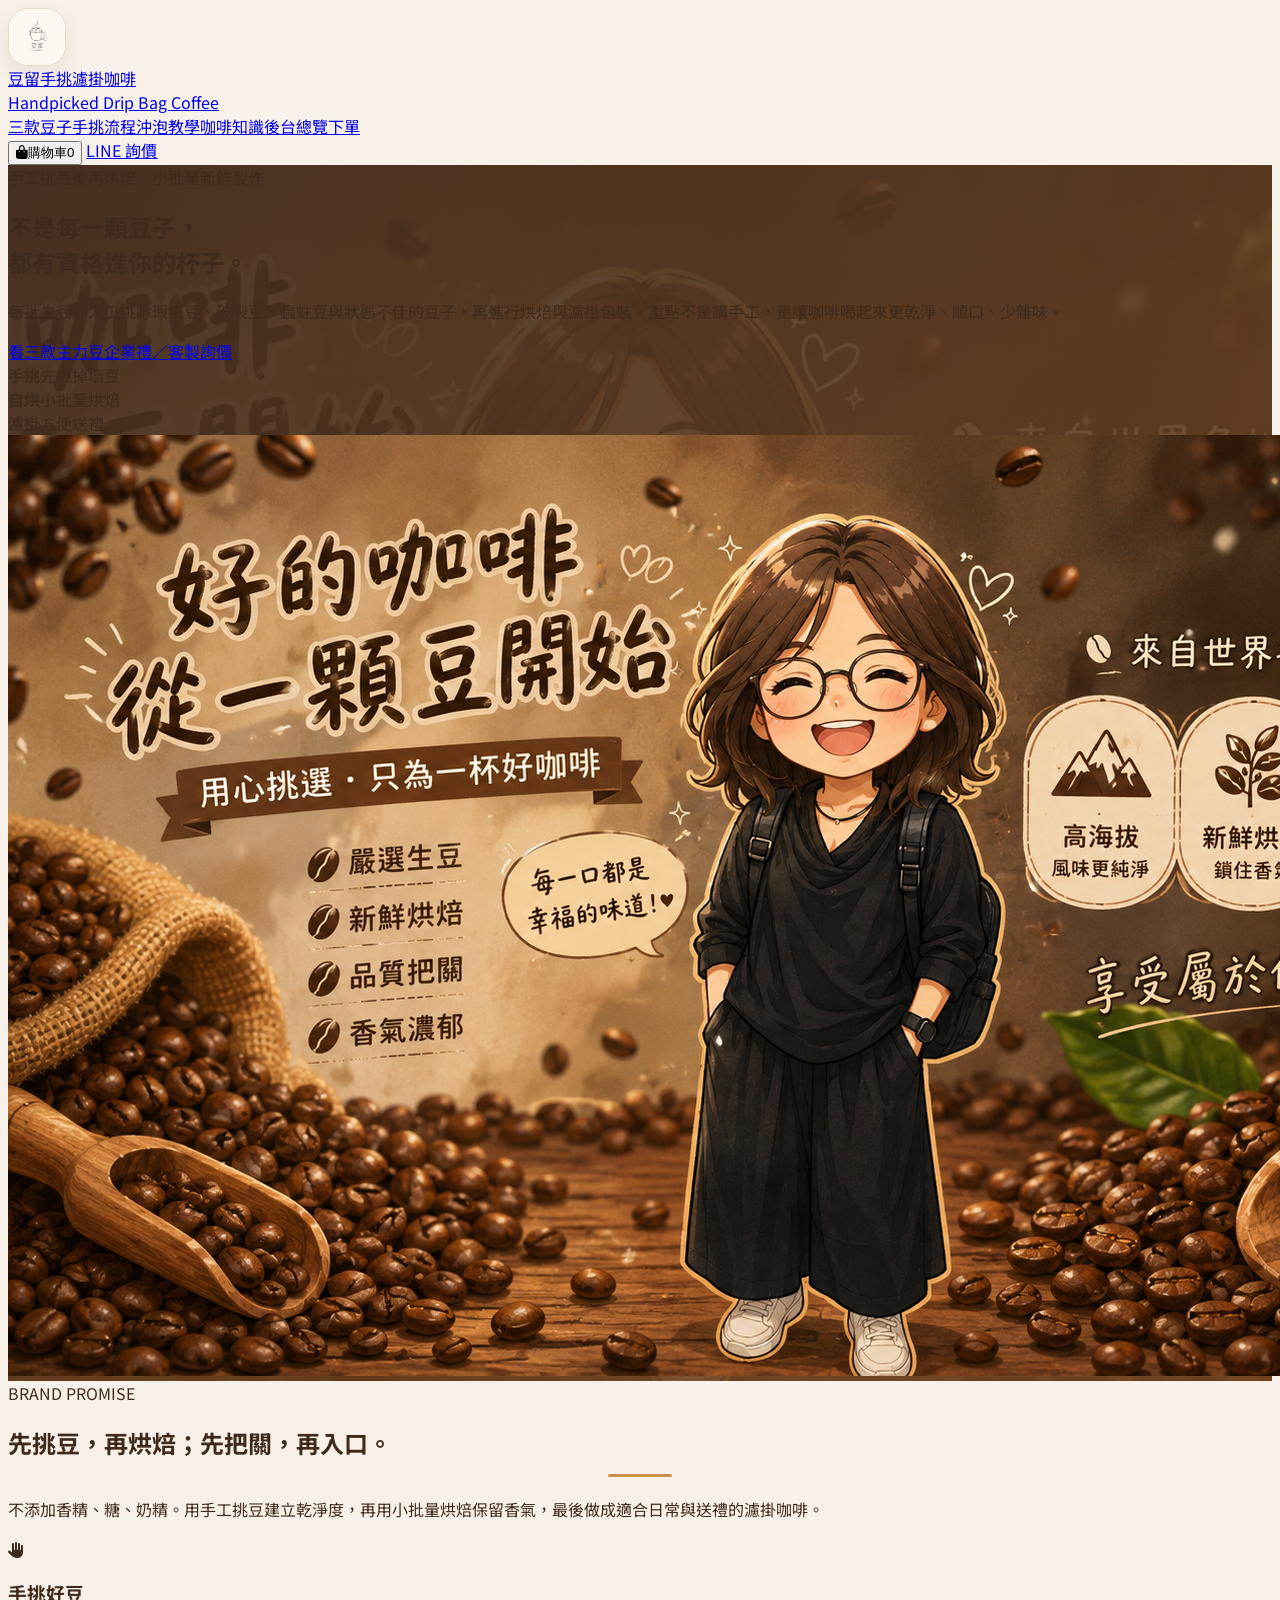
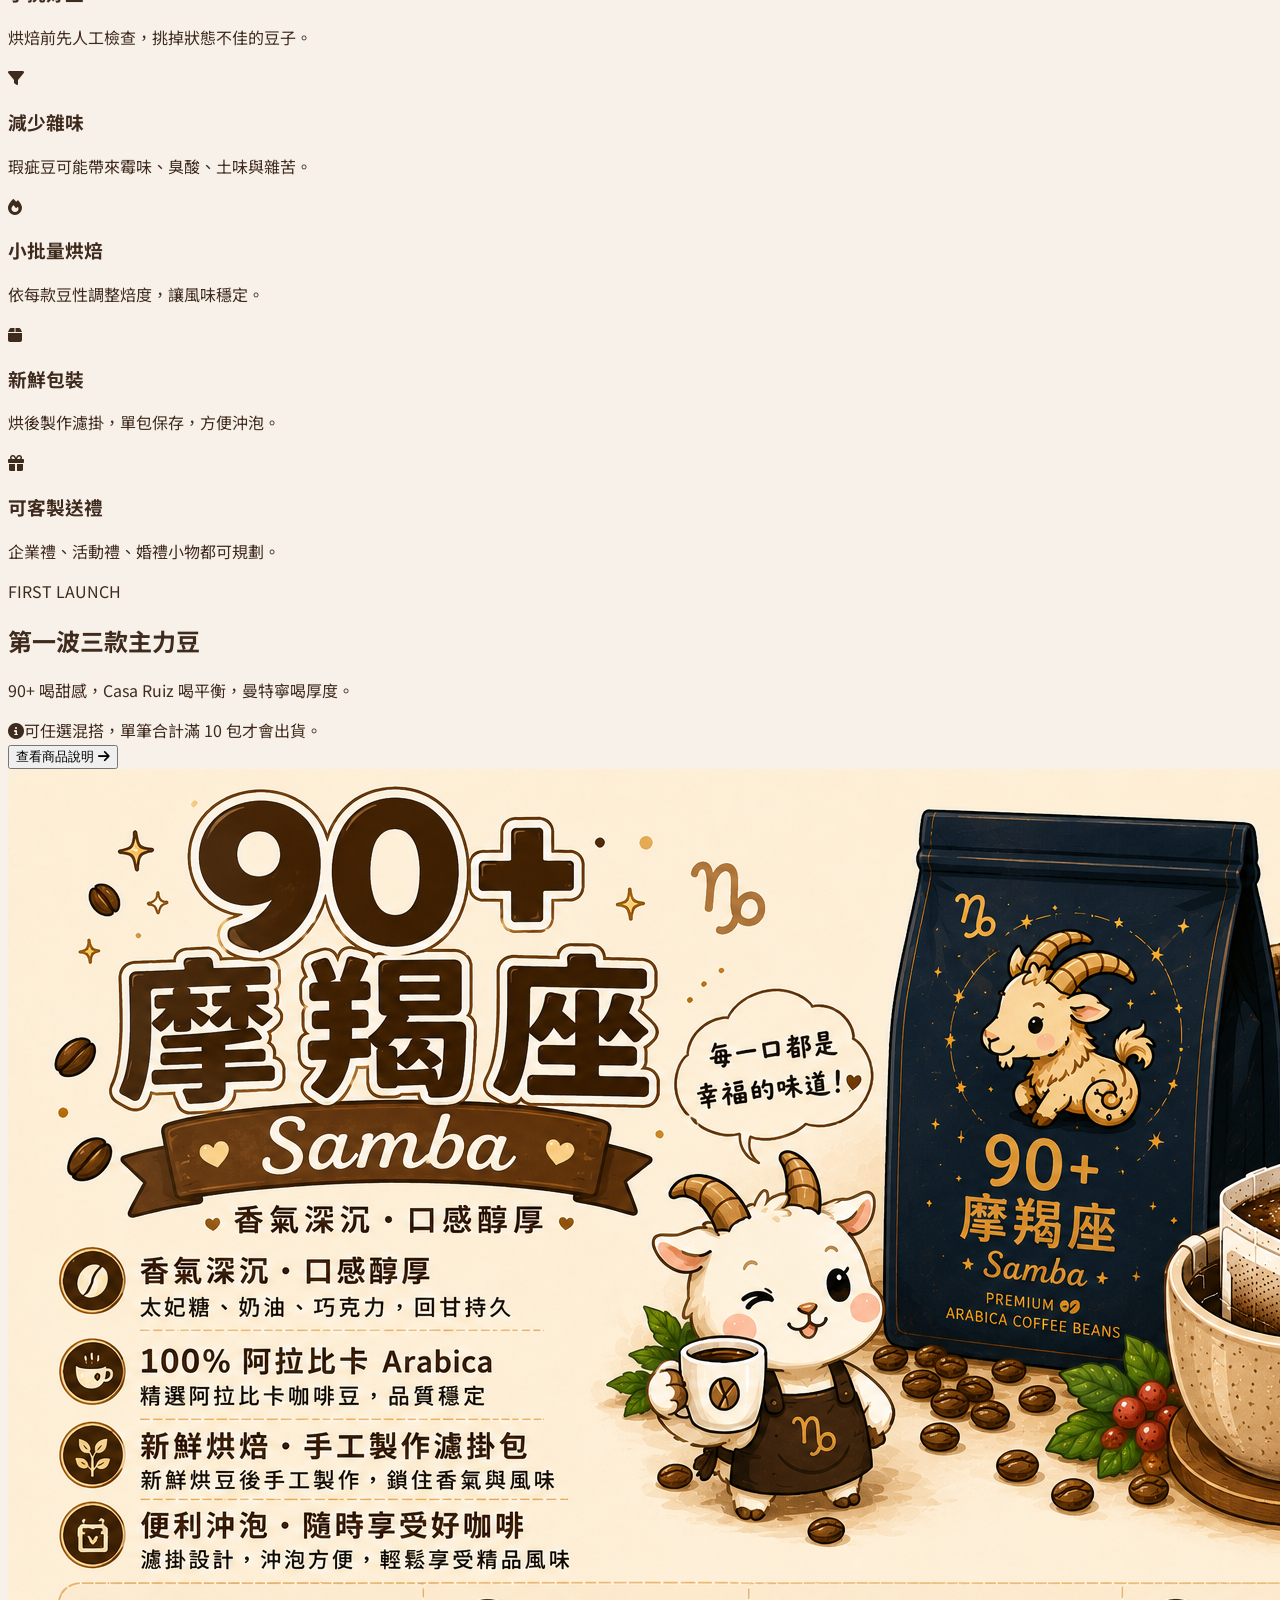
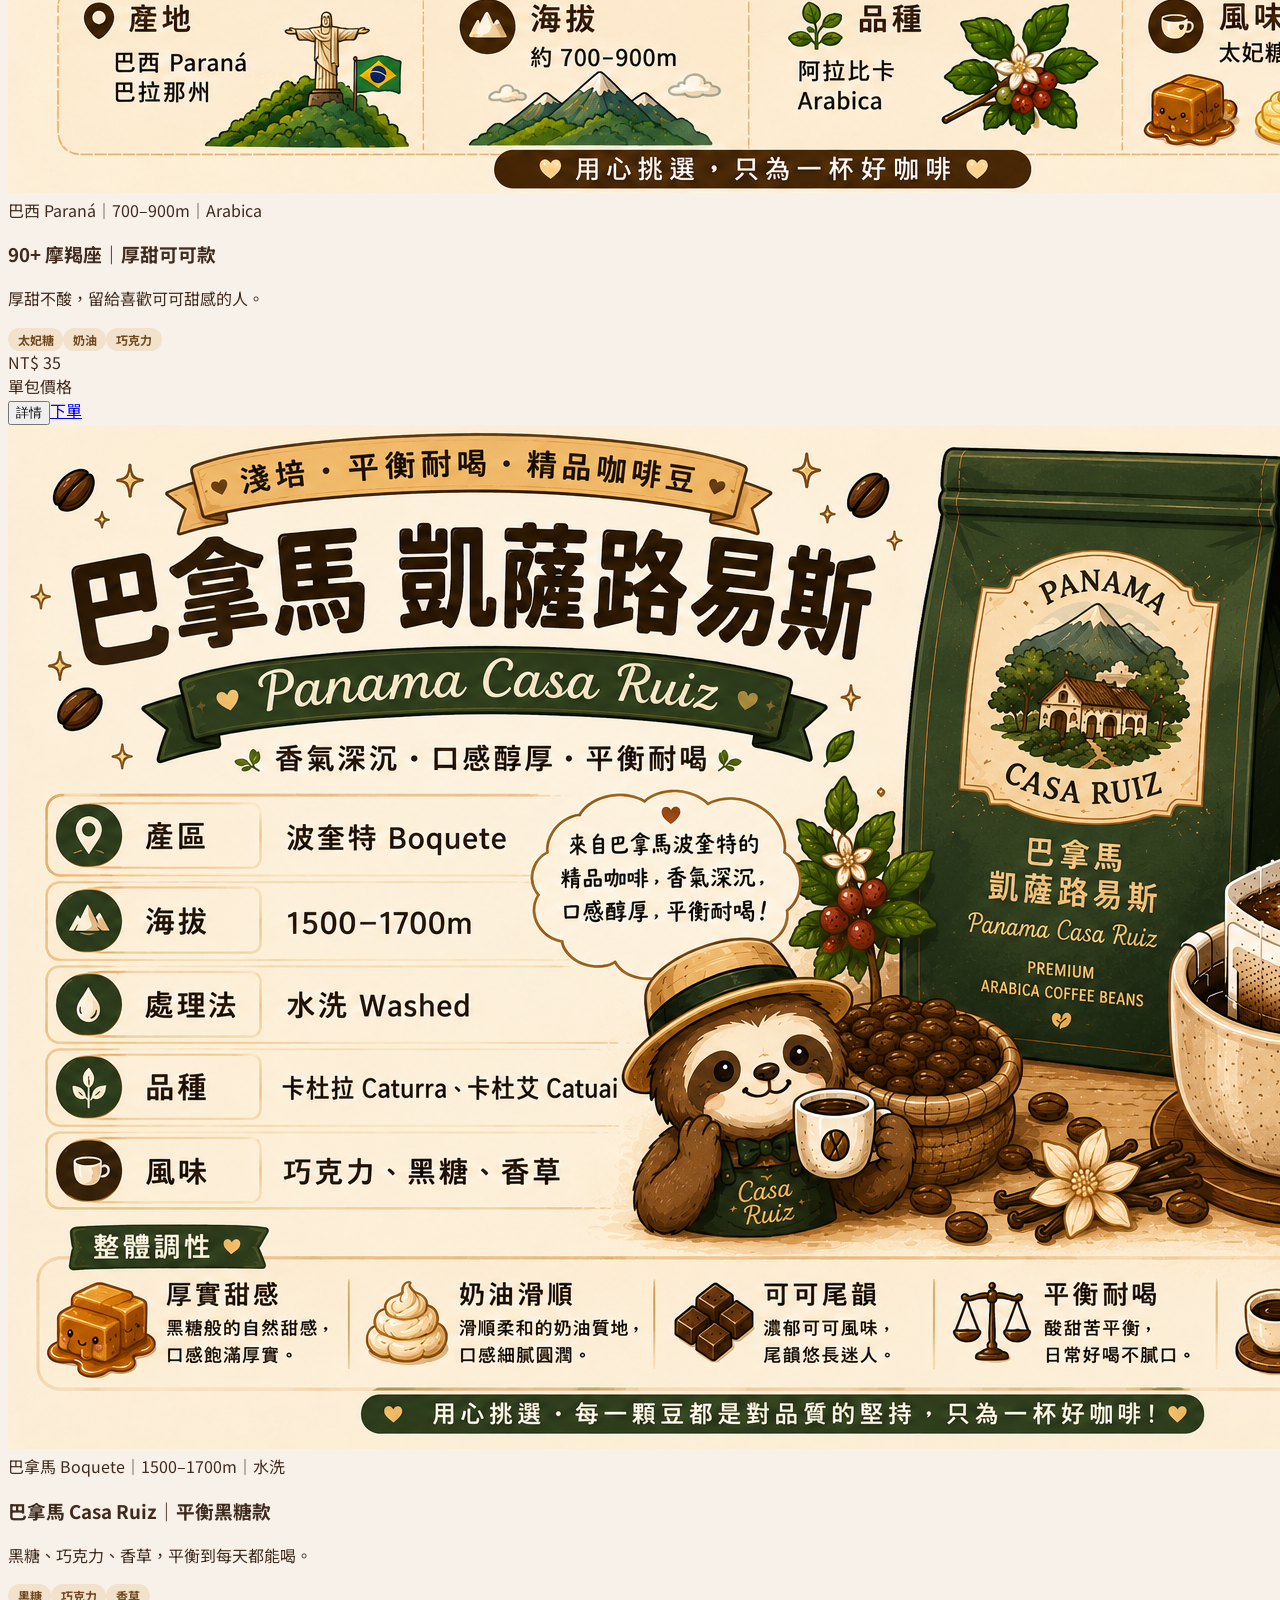
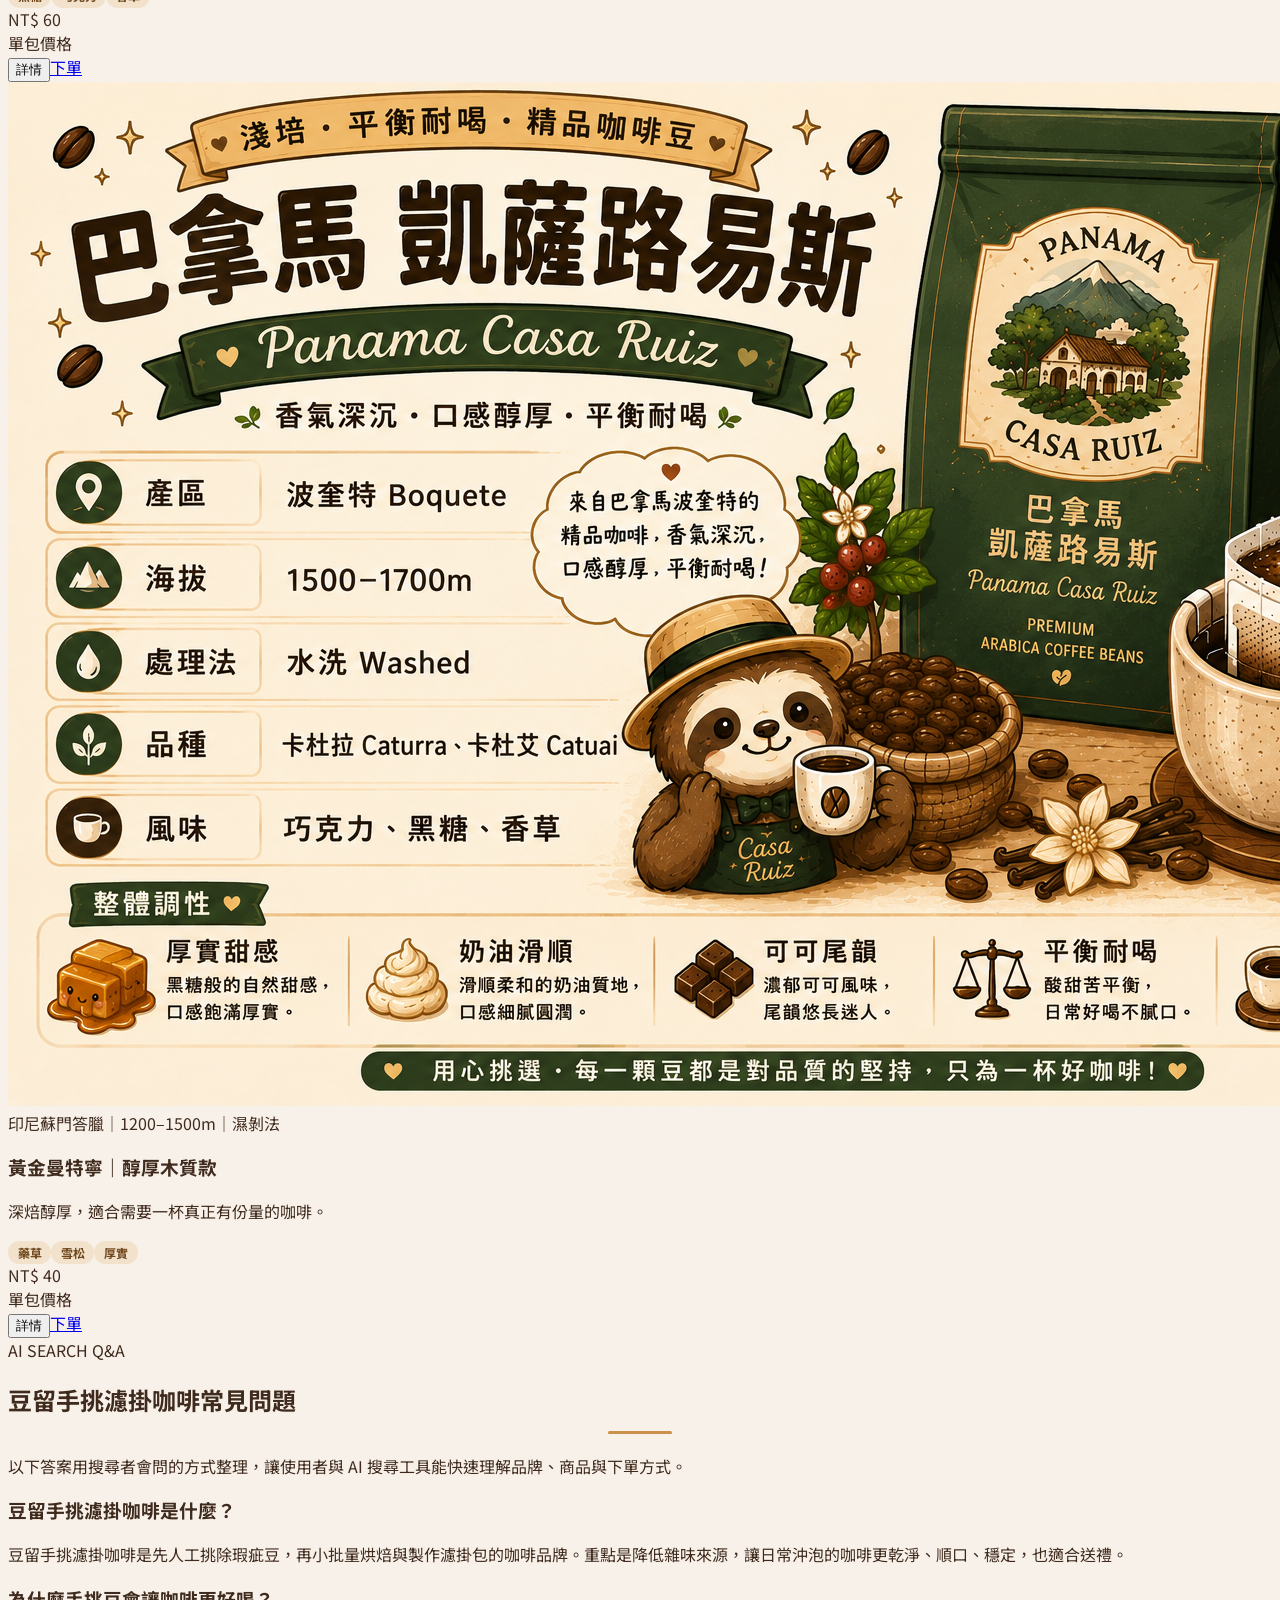
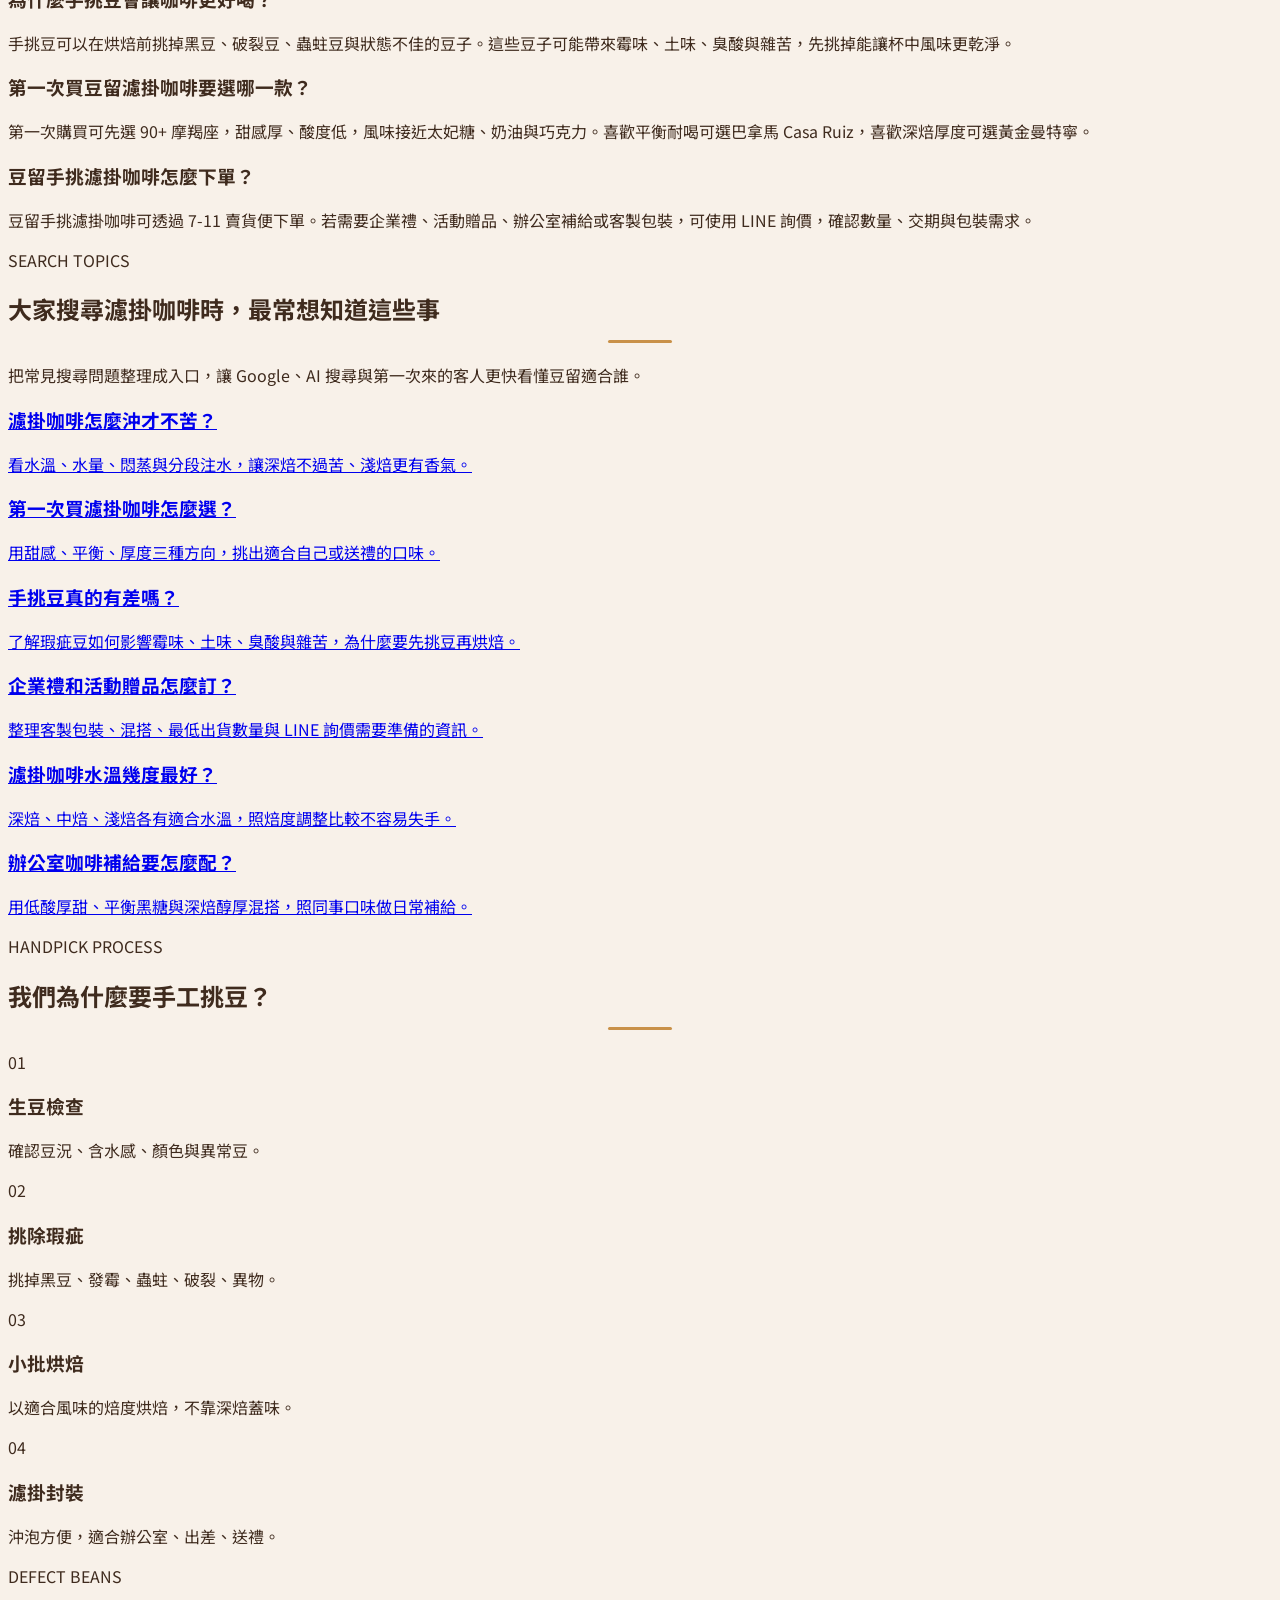
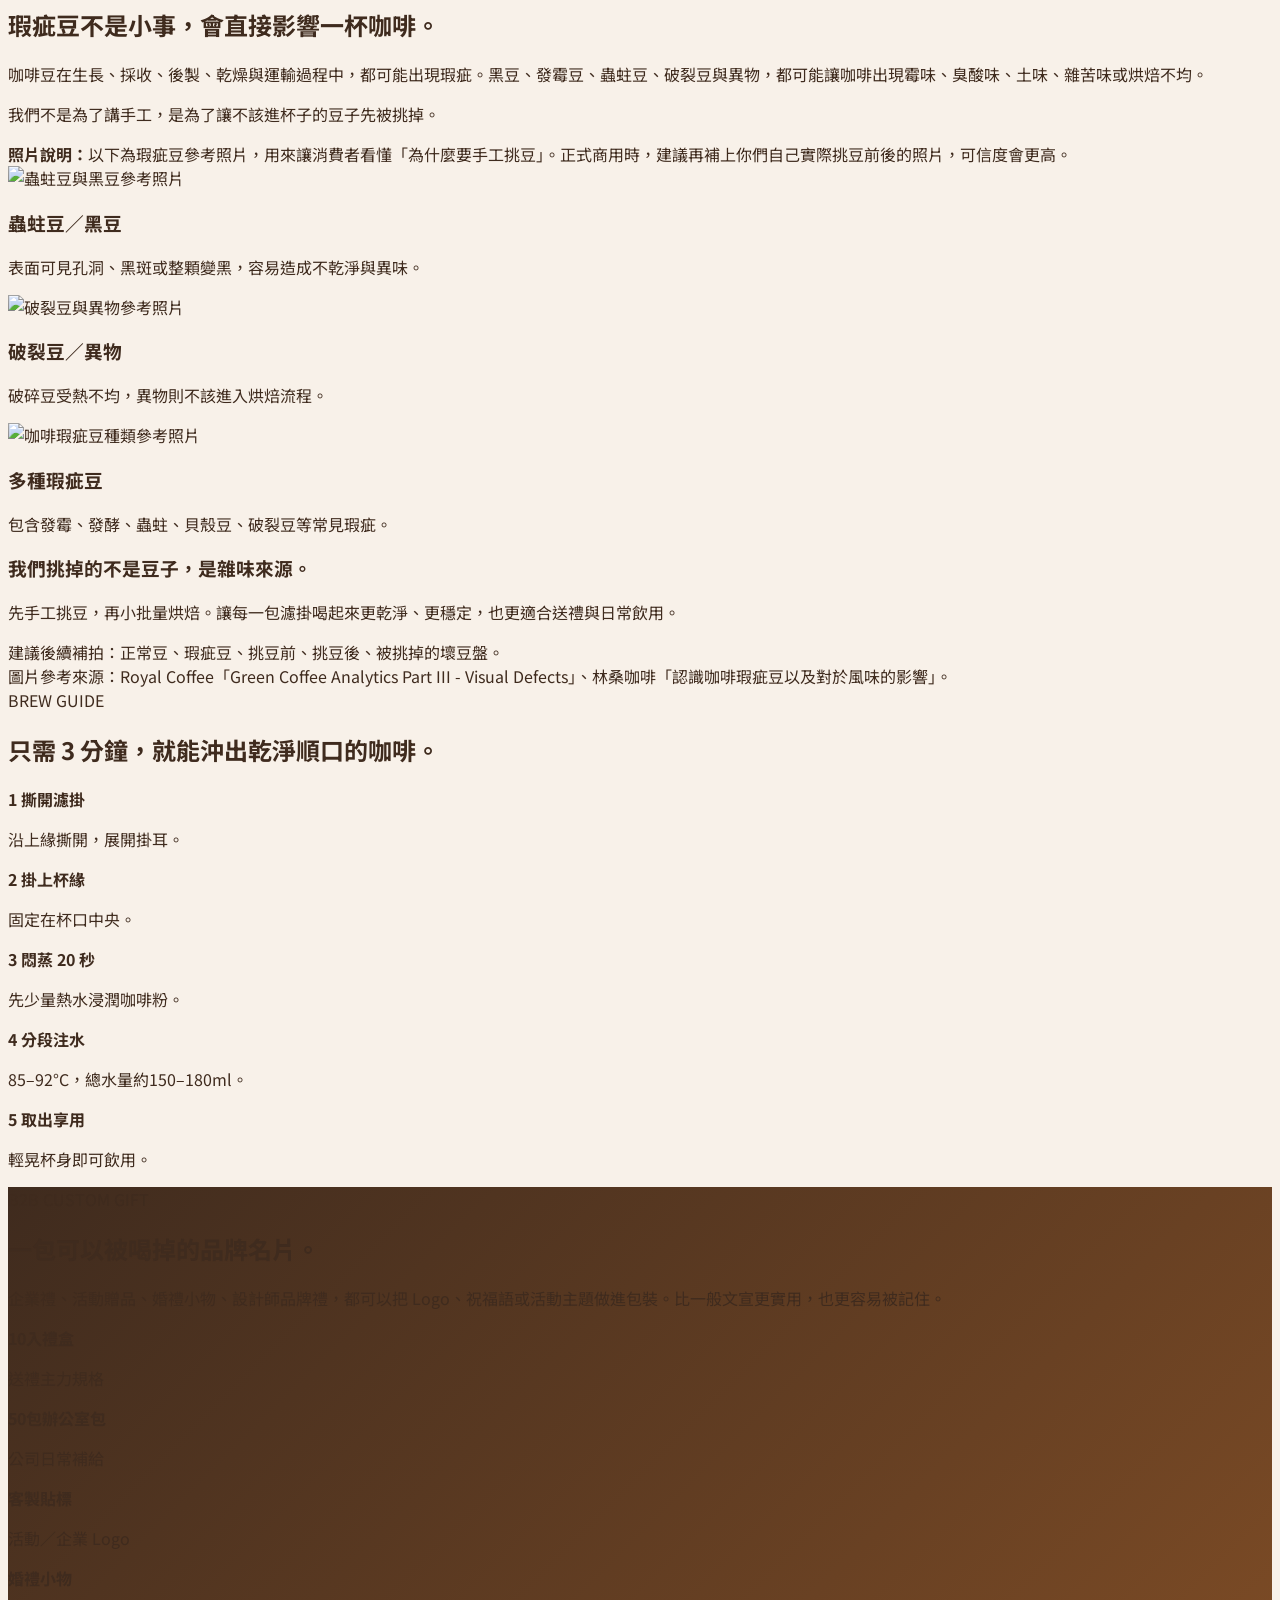
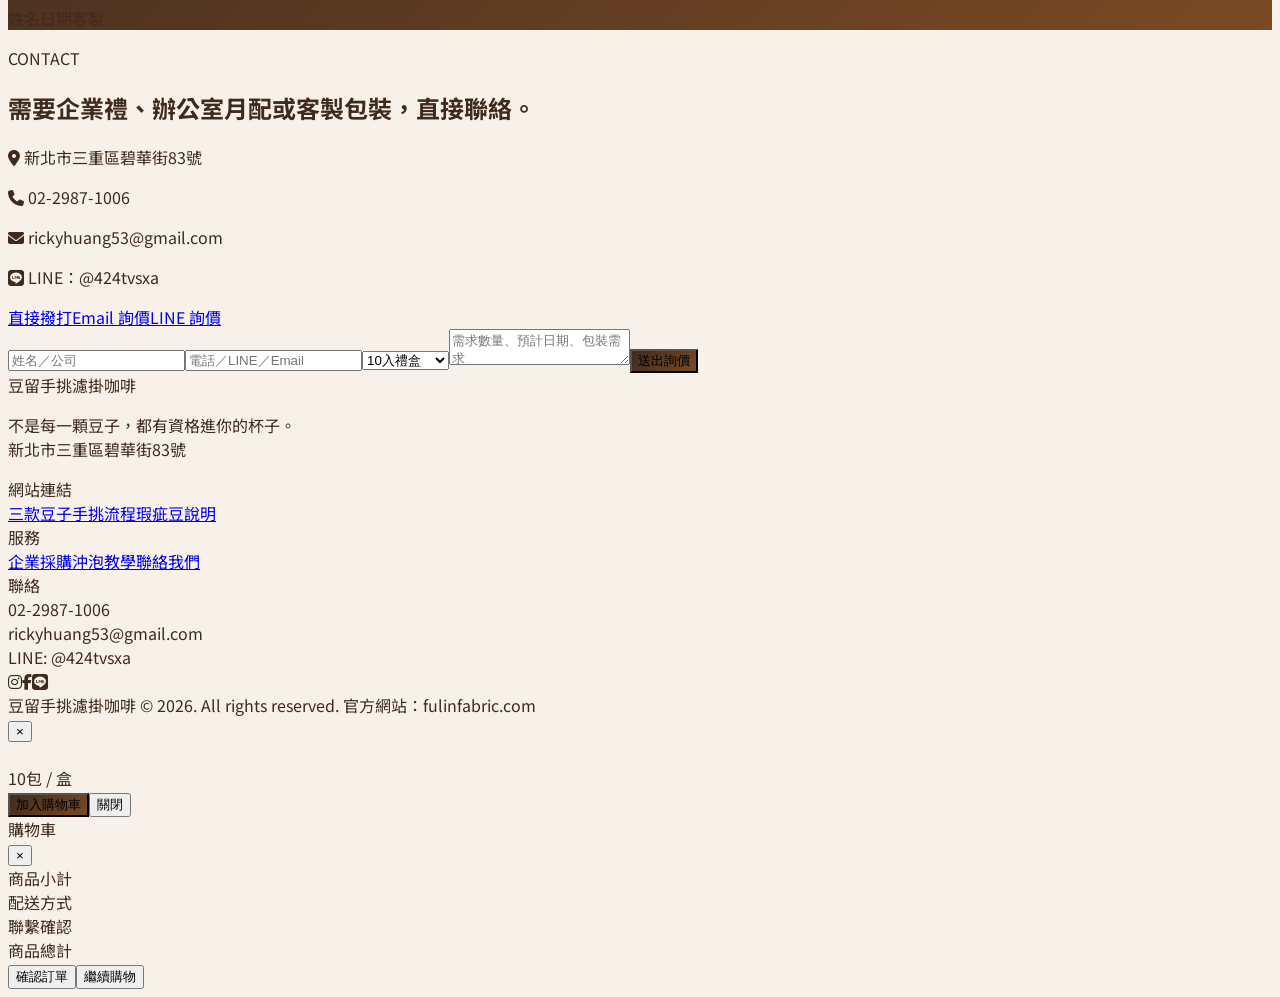
==== commit 67a8c69a: "Add admin dashboard and SEO improvements" ====
--- a/index.html
+++ b/index.html
@@ -3,7 +3,23 @@
   <head>
     <meta charset="UTF-8" />
     <meta name="viewport" content="width=device-width, initial-scale=1.0" />
-    <title>豆留手挑濾掛咖啡｜手工挑豆後烘焙，乾淨順口</title>
+    <title>豆留手挑濾掛咖啡｜手工挑豆濾掛咖啡、企業禮與辦公室咖啡</title>
+    <meta
+      name="description"
+      content="豆留手挑濾掛咖啡先人工挑除瑕疵豆，再小批量烘焙製作濾掛包。提供日常飲用、企業禮、活動贈品、辦公室咖啡與 7-11 賣貨便下單。"
+    />
+    <link rel="canonical" href="https://rickyhuang4567-max.github.io/douliu-coffee/" />
+    <meta property="og:type" content="website" />
+    <meta property="og:locale" content="zh_TW" />
+    <meta property="og:site_name" content="豆留手挑濾掛咖啡" />
+    <meta property="og:title" content="豆留手挑濾掛咖啡｜手工挑豆後烘焙，乾淨順口" />
+    <meta
+      property="og:description"
+      content="手工挑豆、小批量烘焙、單包濾掛。適合日常飲用、送禮、企業禮與辦公室補給。"
+    />
+    <meta property="og:url" content="https://rickyhuang4567-max.github.io/douliu-coffee/" />
+    <meta property="og:image" content="https://rickyhuang4567-max.github.io/douliu-coffee/assets/hero.png" />
+    <meta name="twitter:card" content="summary_large_image" />
     <script src="https://cdn.tailwindcss.com"></script>
     <link rel="stylesheet" href="https://cdnjs.cloudflare.com/ajax/libs/font-awesome/6.5.1/css/all.min.css" />
     <style>
@@ -214,6 +230,7 @@
         "@context": "https://schema.org",
         "@type": "Organization",
         "name": "豆留手挑濾掛咖啡",
+        "url": "https://rickyhuang4567-max.github.io/douliu-coffee/",
         "logo": "assets/brand-logo.png",
         "description": "豆留手挑濾掛咖啡以手工挑豆、小批量烘焙與濾掛包裝為特色，提供日常飲用、送禮與企業客製咖啡。",
         "contactPoint": {
@@ -223,6 +240,16 @@
           "areaServed": "TW",
           "availableLanguage": ["zh-Hant"]
         }
+      }
+    </script>
+    <script type="application/ld+json">
+      {
+        "@context": "https://schema.org",
+        "@type": "WebSite",
+        "name": "豆留手挑濾掛咖啡",
+        "url": "https://rickyhuang4567-max.github.io/douliu-coffee/",
+        "inLanguage": "zh-Hant",
+        "description": "手工挑豆濾掛咖啡、沖泡指南、咖啡知識、企業禮與線上下單資訊。"
       }
     </script>
     <script type="application/ld+json">
@@ -249,7 +276,7 @@
         <div class="hidden lg:flex gap-8 text-sm font-bold">
           <a class="nav-link" href="#products">三款豆子</a><a class="nav-link" href="#process">手挑流程</a
           ><a class="nav-link" href="brew.html">沖泡教學</a><a class="nav-link" href="knowledge.html">咖啡知識</a
-          ><a class="nav-link" href="order.html">下單</a>
+          ><a class="nav-link" href="admin.html">後台總覽</a><a class="nav-link" href="order.html">下單</a>
         </div>
         <div class="flex items-center gap-3">
           <button
@@ -400,6 +427,42 @@
             </p>
           </article>
         </div>
+      </div>
+    </section>
+
+    <section id="search-topics" class="max-w-7xl mx-auto px-6 py-16">
+      <div class="text-center mb-10">
+        <div class="text-xs font-black tracking-[2px] text-[#8B5E3C]">SEARCH TOPICS</div>
+        <h2 class="section-title text-4xl font-black mt-2">大家搜尋濾掛咖啡時，最常想知道這些事</h2>
+        <p class="mt-5 text-[#6B4423] max-w-2xl mx-auto">
+          把常見搜尋問題整理成入口，讓 Google、AI 搜尋與第一次來的客人更快看懂豆留適合誰。
+        </p>
+      </div>
+      <div class="grid md:grid-cols-3 gap-5">
+        <a class="bg-white border border-[#E8D9C8] rounded-3xl p-6" href="brew.html">
+          <h3 class="font-black text-xl">濾掛咖啡怎麼沖才不苦？</h3>
+          <p class="mt-3 text-sm text-[#6B4423] leading-7">看水溫、水量、悶蒸與分段注水，讓深焙不過苦、淺焙更有香氣。</p>
+        </a>
+        <a class="bg-white border border-[#E8D9C8] rounded-3xl p-6" href="products.html">
+          <h3 class="font-black text-xl">第一次買濾掛咖啡怎麼選？</h3>
+          <p class="mt-3 text-sm text-[#6B4423] leading-7">用甜感、平衡、厚度三種方向，挑出適合自己或送禮的口味。</p>
+        </a>
+        <a class="bg-white border border-[#E8D9C8] rounded-3xl p-6" href="knowledge.html">
+          <h3 class="font-black text-xl">手挑豆真的有差嗎？</h3>
+          <p class="mt-3 text-sm text-[#6B4423] leading-7">了解瑕疵豆如何影響霉味、土味、臭酸與雜苦，為什麼要先挑豆再烘焙。</p>
+        </a>
+        <a class="bg-white border border-[#E8D9C8] rounded-3xl p-6" href="order.html">
+          <h3 class="font-black text-xl">企業禮和活動贈品怎麼訂？</h3>
+          <p class="mt-3 text-sm text-[#6B4423] leading-7">整理客製包裝、混搭、最低出貨數量與 LINE 詢價需要準備的資訊。</p>
+        </a>
+        <a class="bg-white border border-[#E8D9C8] rounded-3xl p-6" href="brew.html">
+          <h3 class="font-black text-xl">濾掛咖啡水溫幾度最好？</h3>
+          <p class="mt-3 text-sm text-[#6B4423] leading-7">深焙、中焙、淺焙各有適合水溫，照焙度調整比較不容易失手。</p>
+        </a>
+        <a class="bg-white border border-[#E8D9C8] rounded-3xl p-6" href="order.html">
+          <h3 class="font-black text-xl">辦公室咖啡補給要怎麼配？</h3>
+          <p class="mt-3 text-sm text-[#6B4423] leading-7">用低酸厚甜、平衡黑糖與深焙醇厚混搭，照同事口味做日常補給。</p>
+        </a>
       </div>
     </section>
 
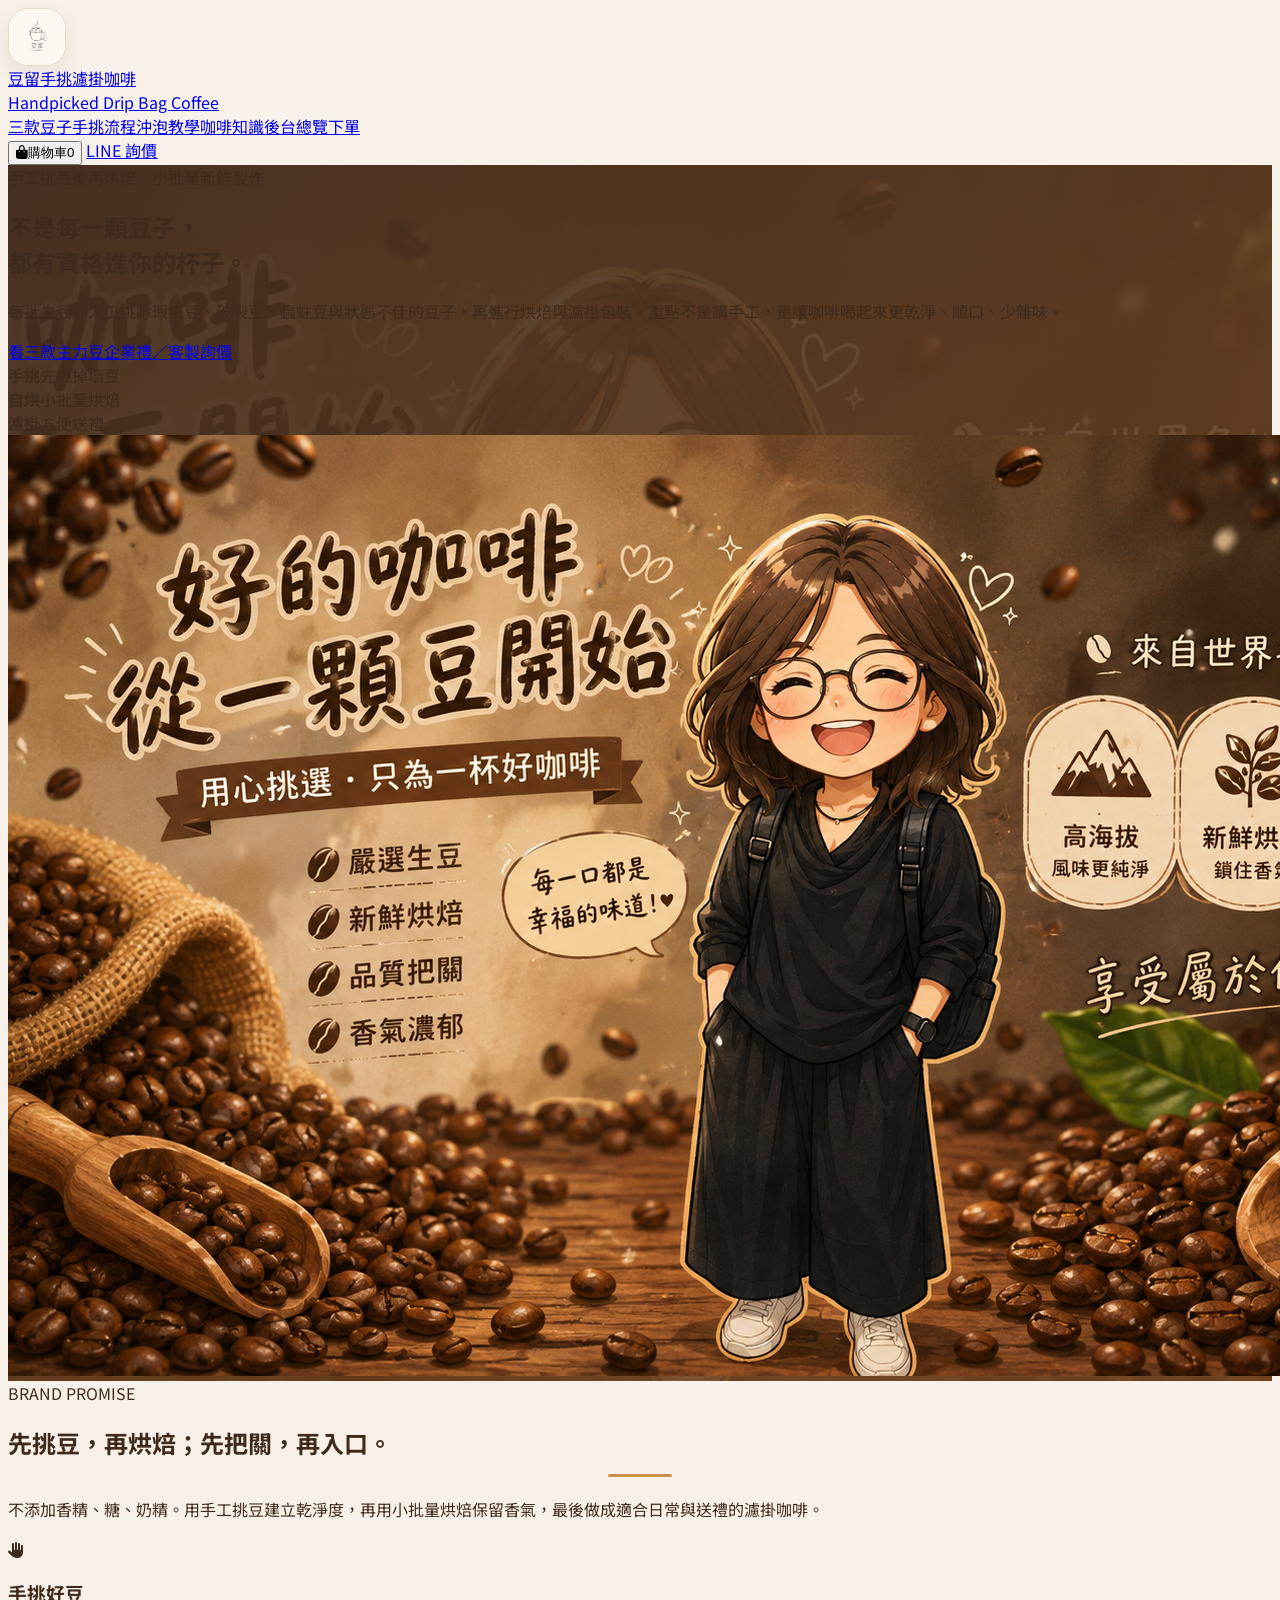
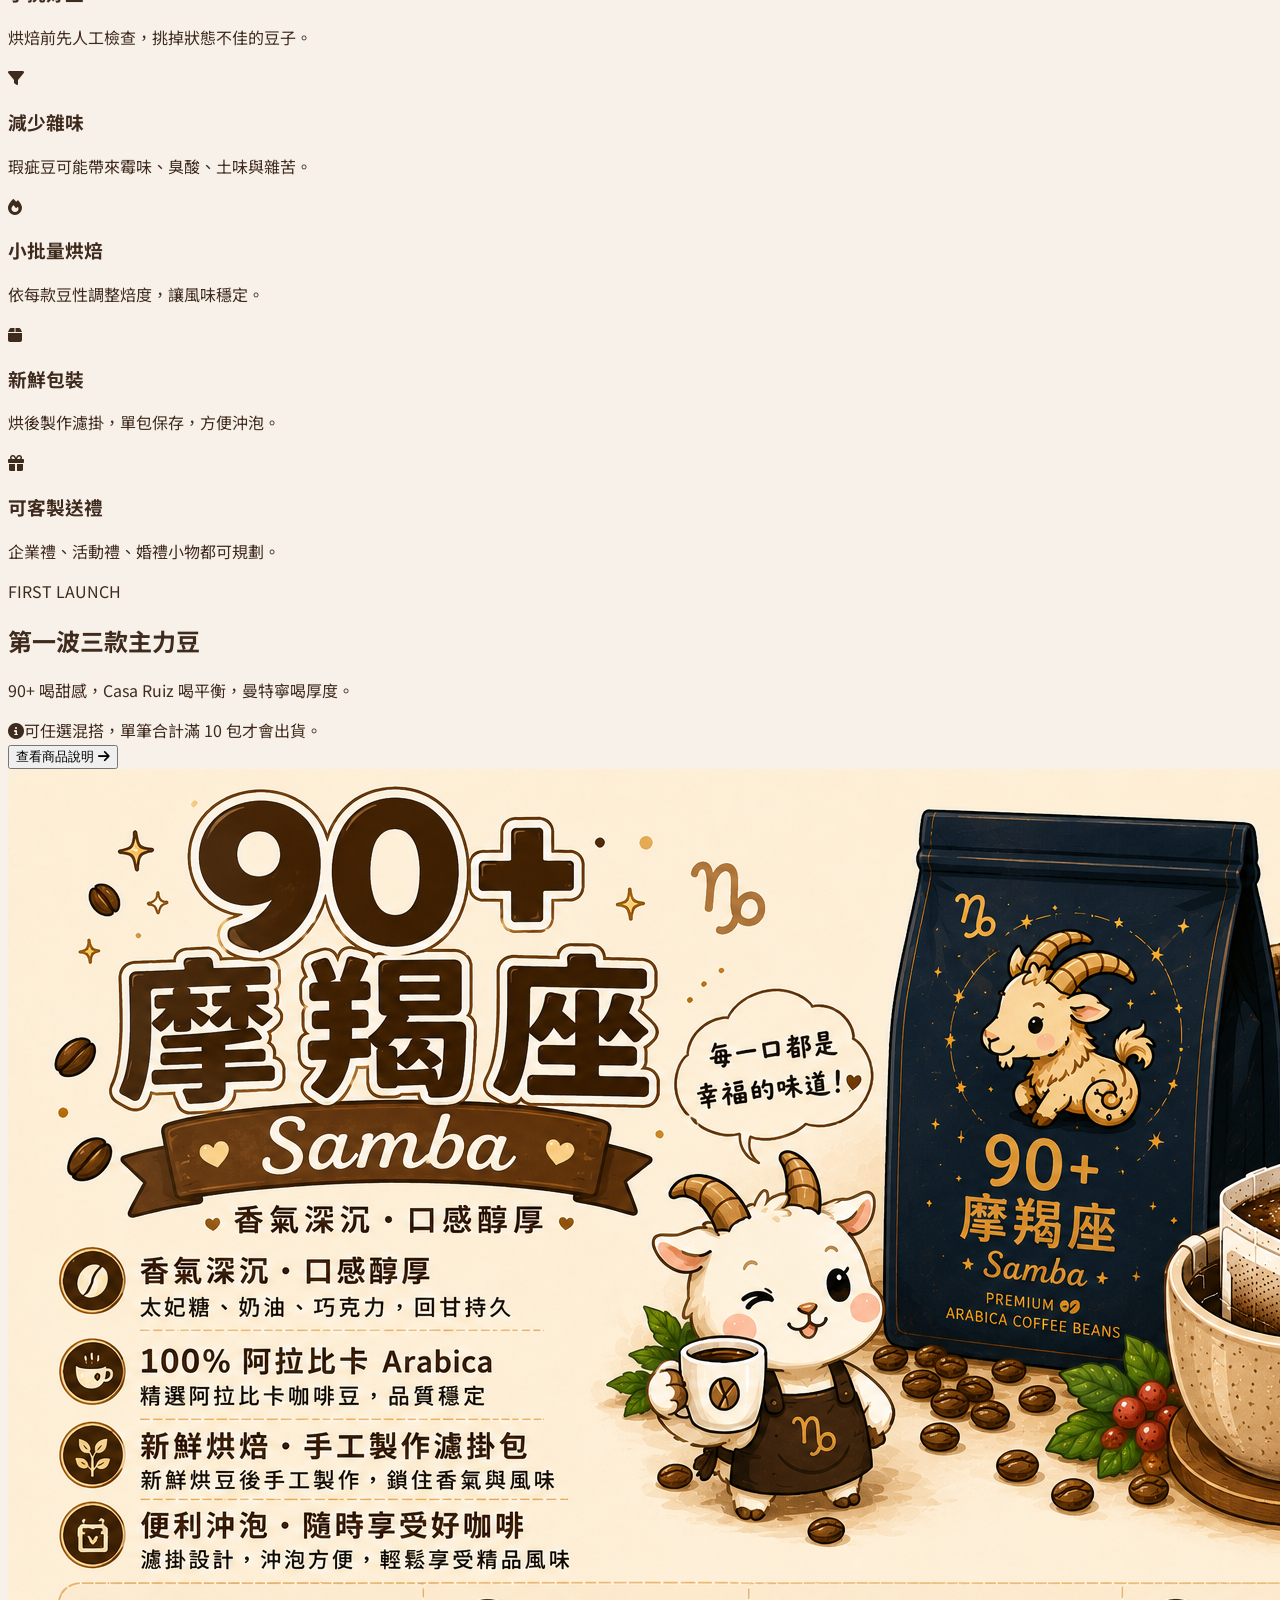
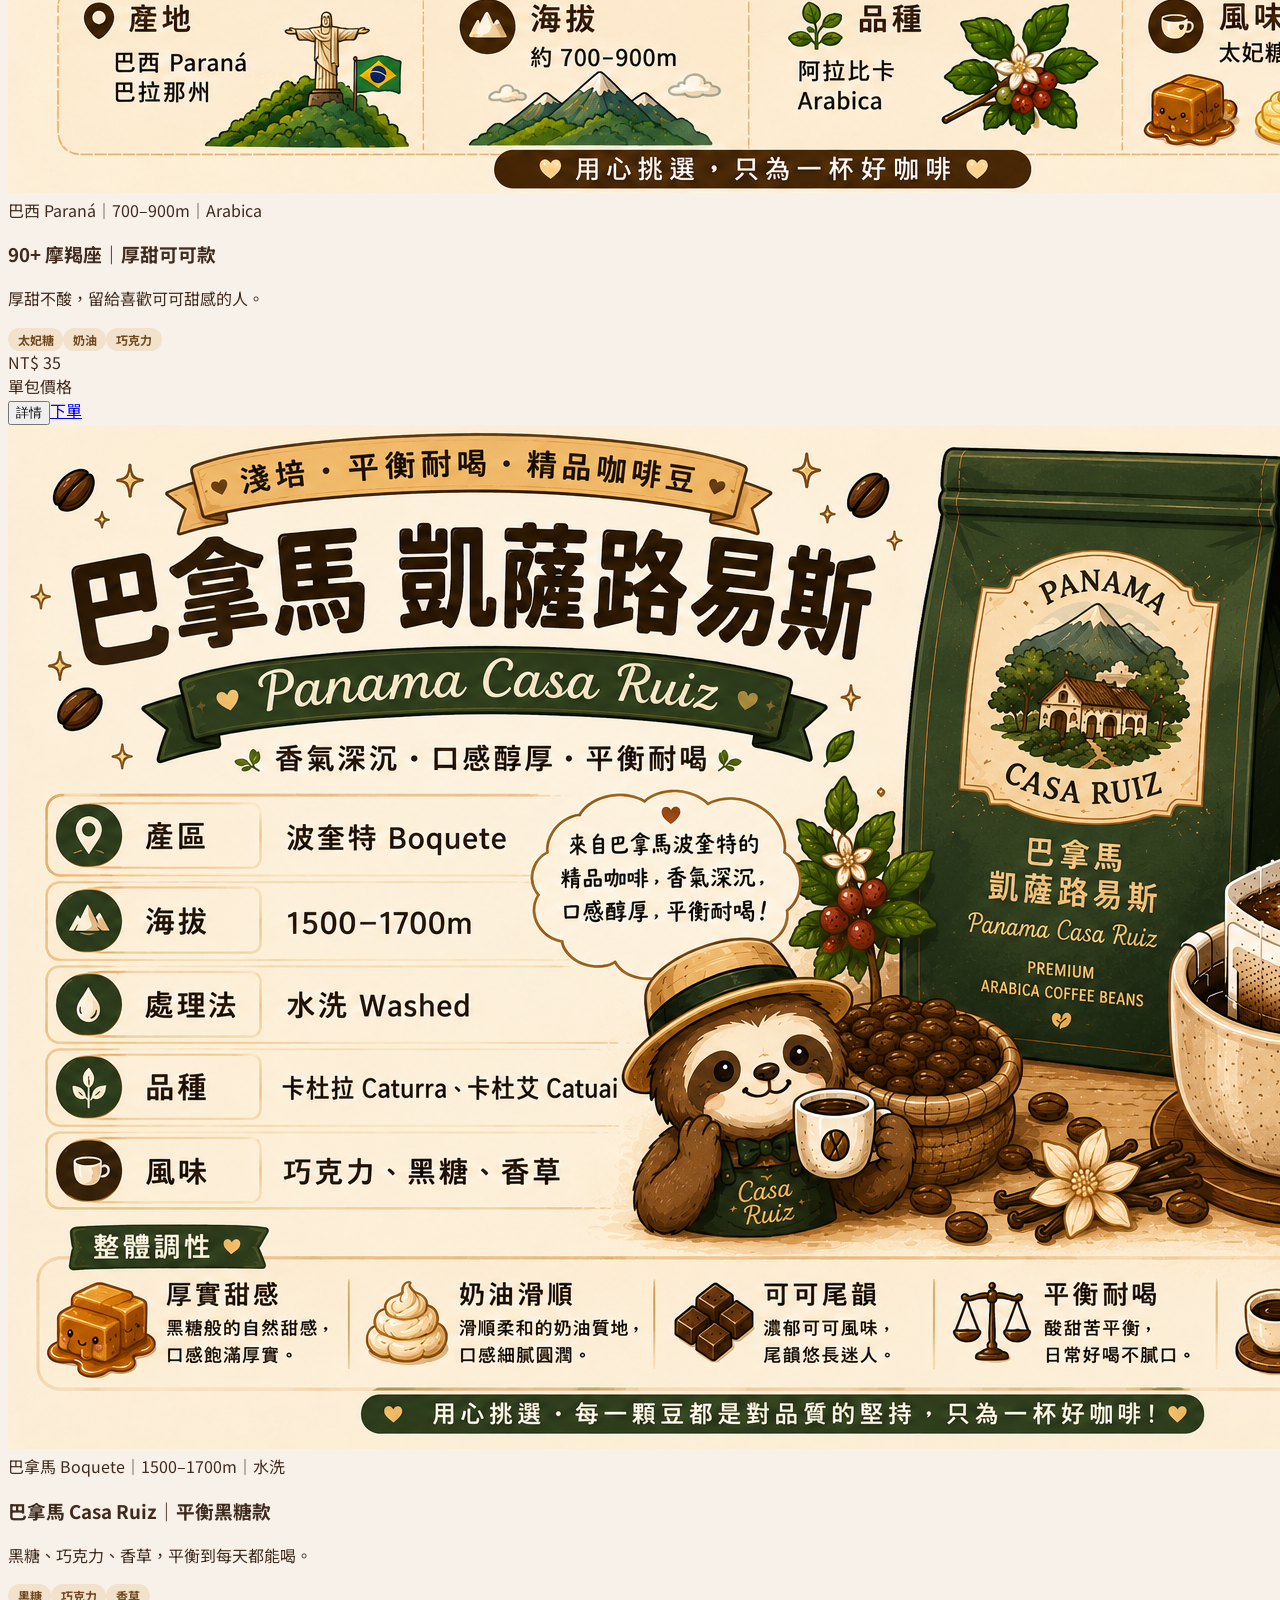
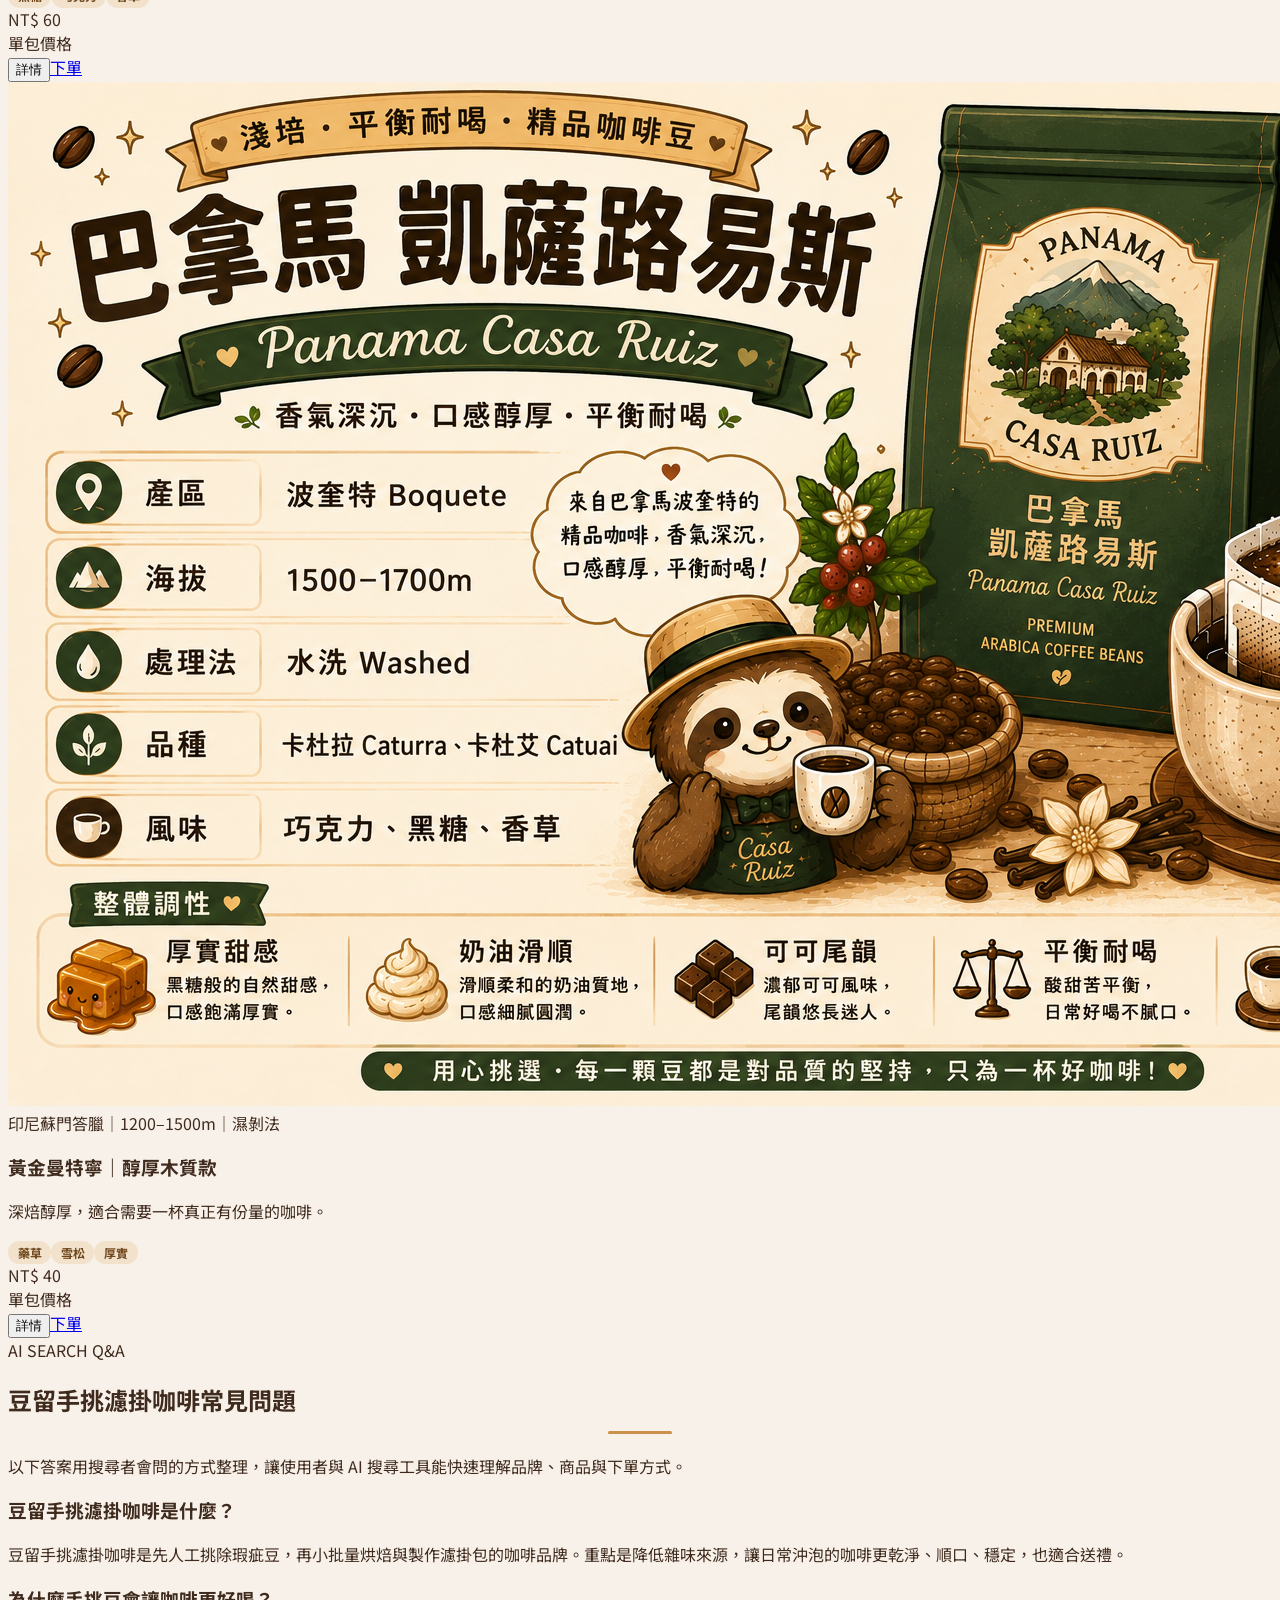
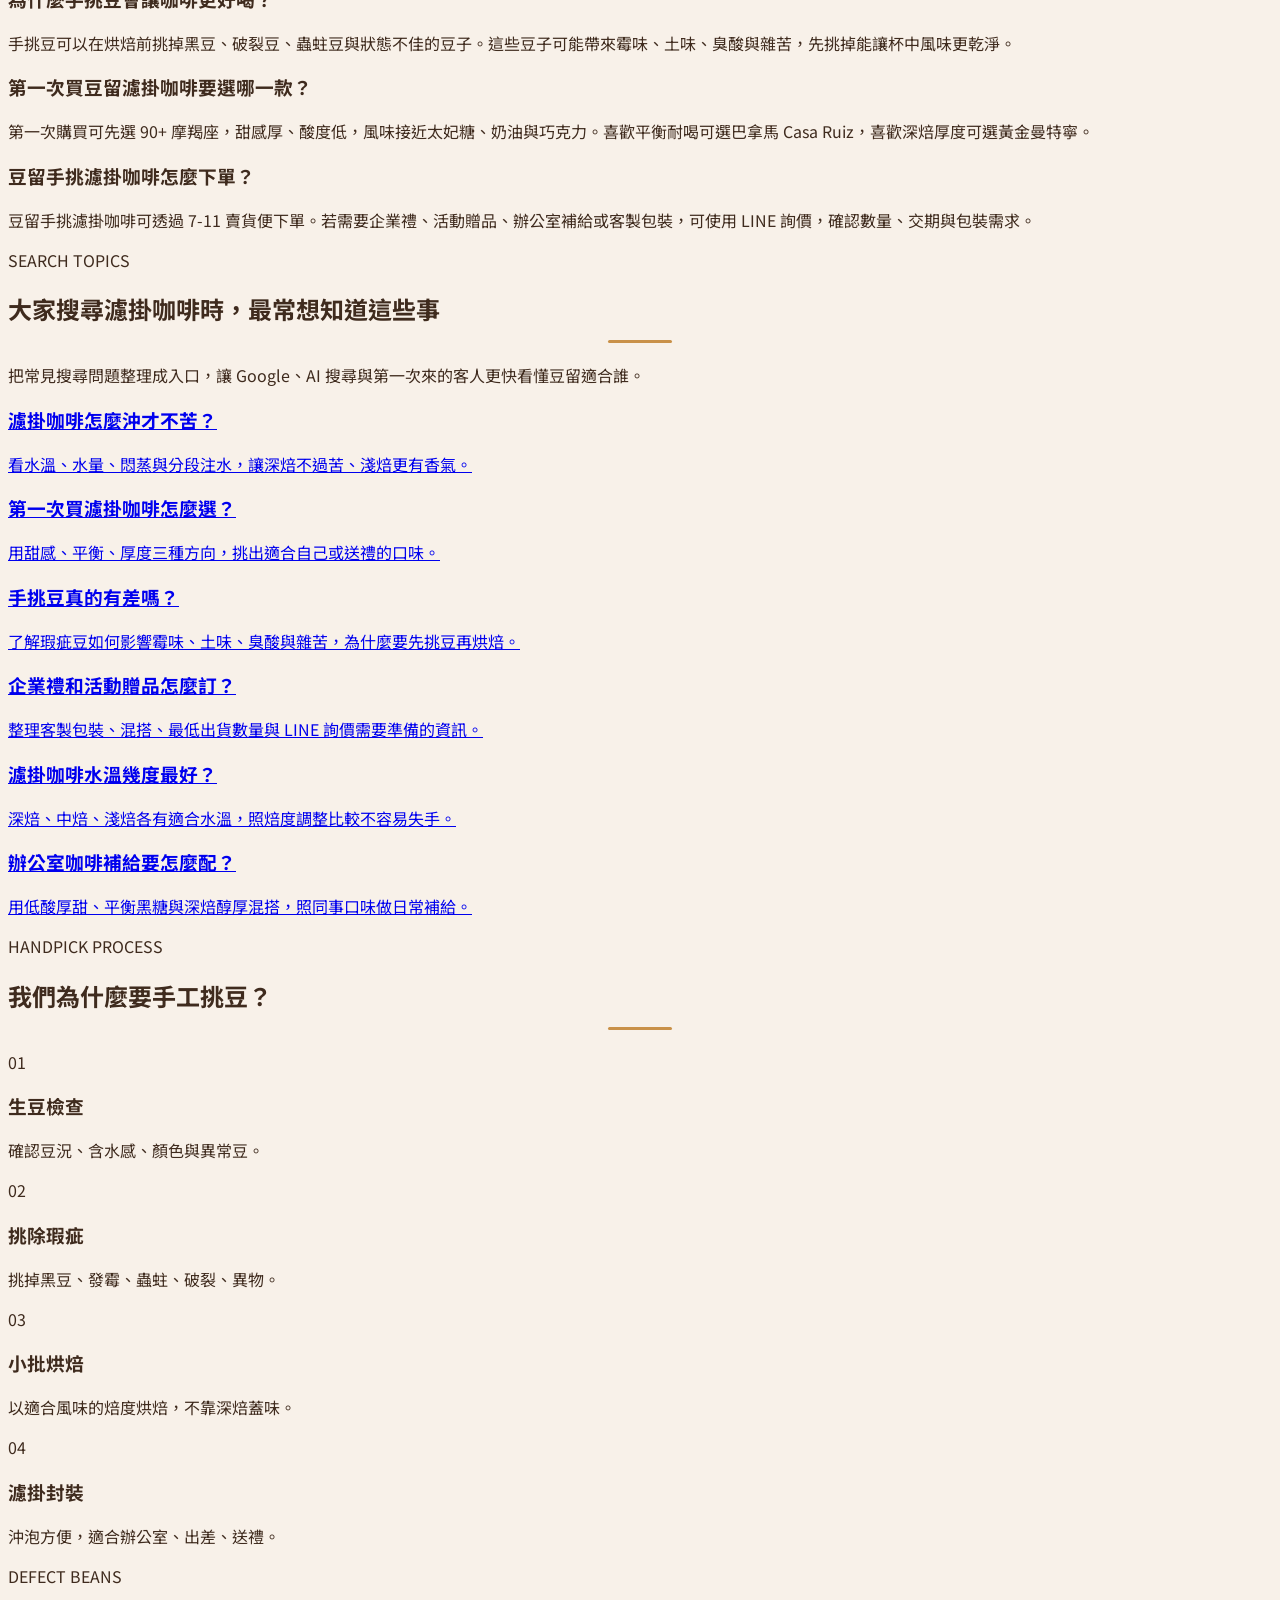
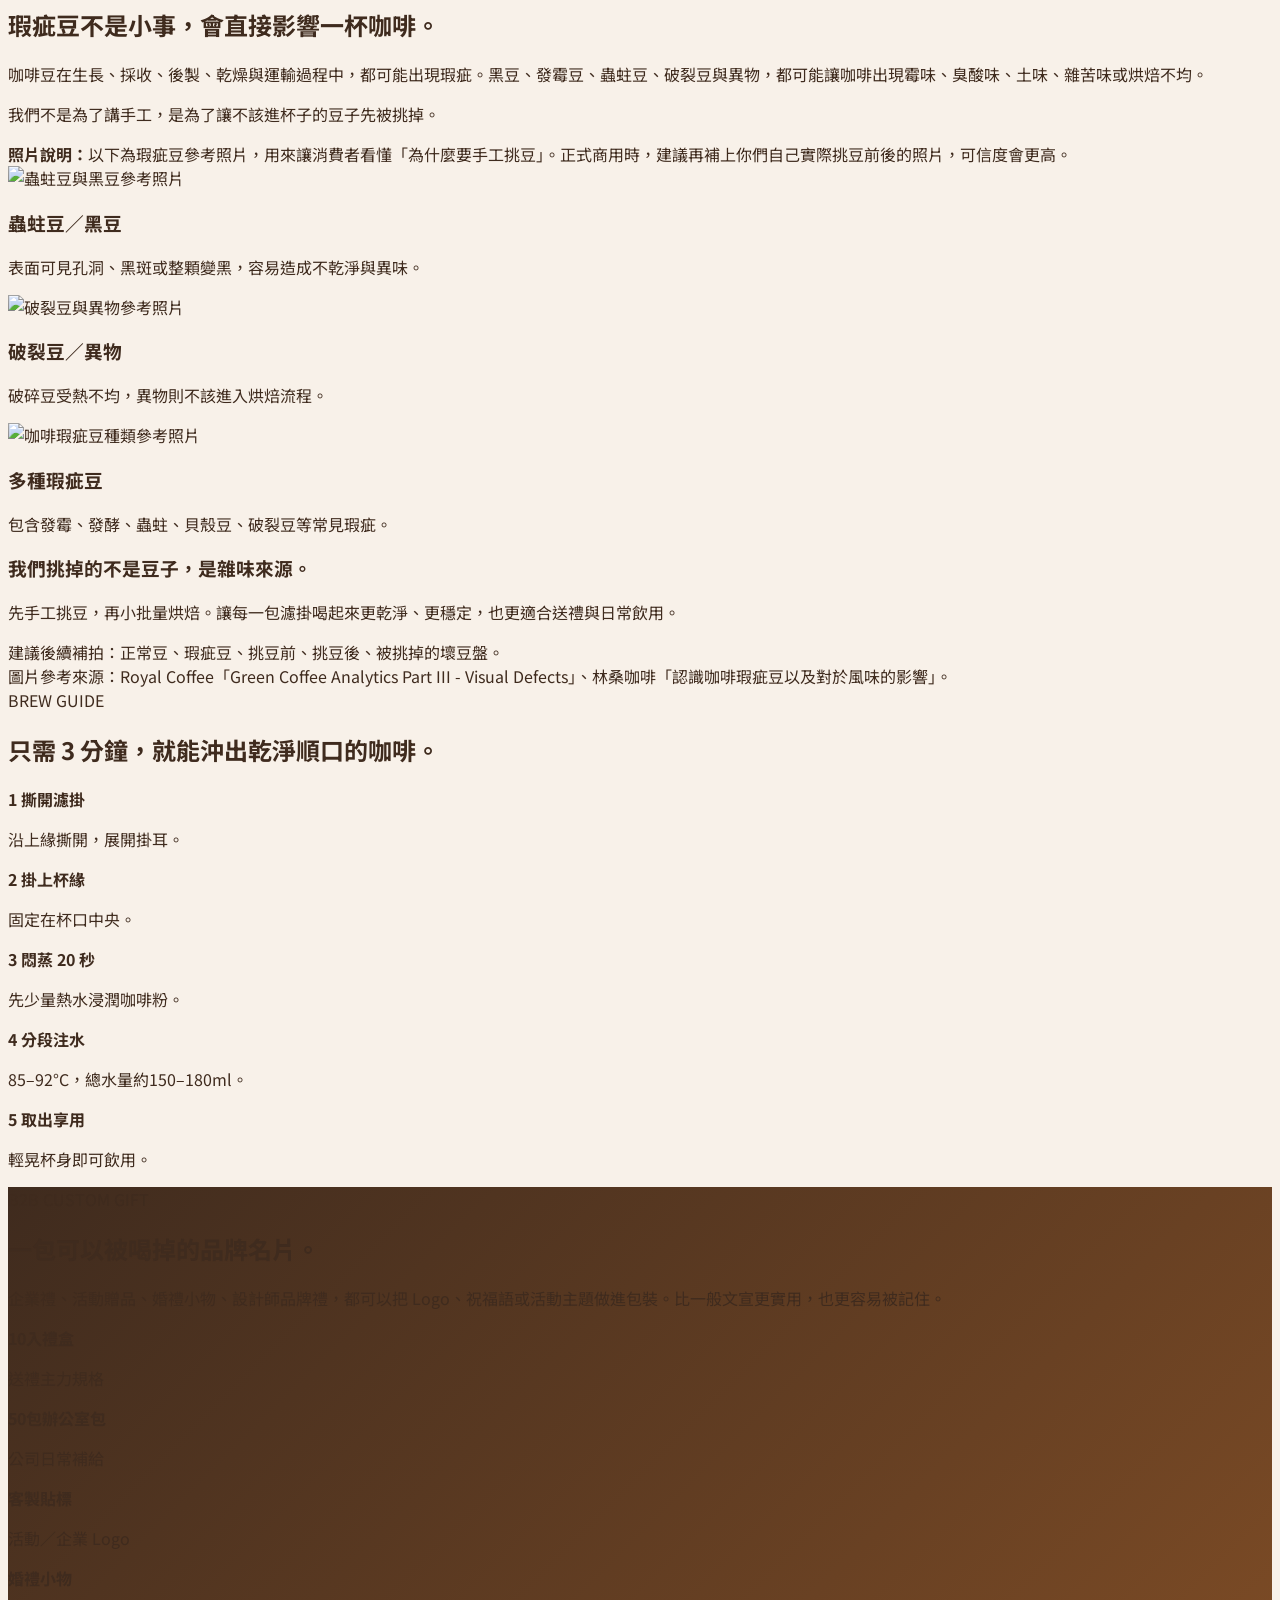
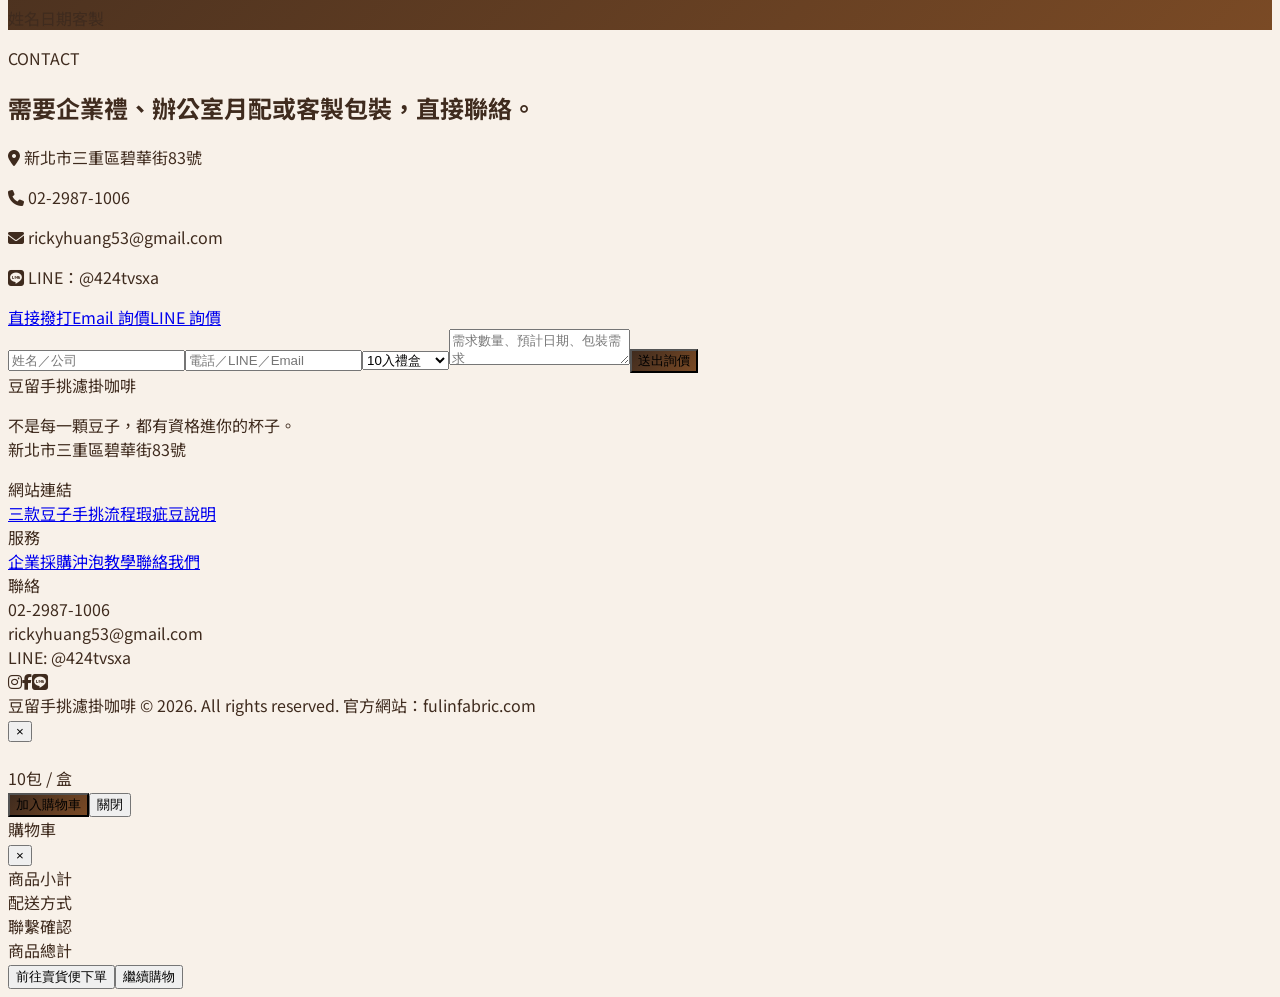
==== commit 1f18a55c: "Link cart checkout to 7-11 myship" ====
--- a/index.html
+++ b/index.html
@@ -8,7 +8,7 @@
       name="description"
       content="豆留手挑濾掛咖啡先人工挑除瑕疵豆，再小批量烘焙製作濾掛包。提供日常飲用、企業禮、活動贈品、辦公室咖啡與 7-11 賣貨便下單。"
     />
-    <link rel="canonical" href="https://rickyhuang4567-max.github.io/douliu-coffee/" />
+    <link rel="canonical" href="https://coffee.fulinfabric.com/" />
     <meta property="og:type" content="website" />
     <meta property="og:locale" content="zh_TW" />
     <meta property="og:site_name" content="豆留手挑濾掛咖啡" />
@@ -17,8 +17,8 @@
       property="og:description"
       content="手工挑豆、小批量烘焙、單包濾掛。適合日常飲用、送禮、企業禮與辦公室補給。"
     />
-    <meta property="og:url" content="https://rickyhuang4567-max.github.io/douliu-coffee/" />
-    <meta property="og:image" content="https://rickyhuang4567-max.github.io/douliu-coffee/assets/hero.png" />
+    <meta property="og:url" content="https://coffee.fulinfabric.com/" />
+    <meta property="og:image" content="https://coffee.fulinfabric.com/assets/hero.png" />
     <meta name="twitter:card" content="summary_large_image" />
     <script src="https://cdn.tailwindcss.com"></script>
     <link rel="stylesheet" href="https://cdnjs.cloudflare.com/ajax/libs/font-awesome/6.5.1/css/all.min.css" />
@@ -230,7 +230,7 @@
         "@context": "https://schema.org",
         "@type": "Organization",
         "name": "豆留手挑濾掛咖啡",
-        "url": "https://rickyhuang4567-max.github.io/douliu-coffee/",
+        "url": "https://coffee.fulinfabric.com/",
         "logo": "assets/brand-logo.png",
         "description": "豆留手挑濾掛咖啡以手工挑豆、小批量烘焙與濾掛包裝為特色，提供日常飲用、送禮與企業客製咖啡。",
         "contactPoint": {
@@ -247,7 +247,7 @@
         "@context": "https://schema.org",
         "@type": "WebSite",
         "name": "豆留手挑濾掛咖啡",
-        "url": "https://rickyhuang4567-max.github.io/douliu-coffee/",
+        "url": "https://coffee.fulinfabric.com/",
         "inLanguage": "zh-Hant",
         "description": "手工挑豆濾掛咖啡、沖泡指南、咖啡知識、企業禮與線上下單資訊。"
       }
@@ -775,7 +775,7 @@
               onclick="checkout()"
               class="w-full py-4 bg-emerald-700 hover:bg-emerald-800 text-white rounded-full font-black text-sm"
             >
-              確認訂單</button
+              前往賣貨便下單</button
             ><button onclick="hideCart()" class="w-full py-3 text-sm font-bold text-[#6B4423]">繼續購物</button>
           </div>
         </div>
@@ -894,7 +894,6 @@
           document.getElementById('qty-notice').classList.add('hidden');
         } else {
           let subtotal = 0;
-          const totalQty = cart.reduce((s, i) => s + i.quantity, 0);
           cart.forEach((item, index) => {
             subtotal += item.price * item.quantity;
             const el = document.createElement('div');
@@ -905,12 +904,8 @@
           document.getElementById('cart-subtotal').textContent = `NT$ ${subtotal}`;
           document.getElementById('cart-total').textContent = `NT$ ${subtotal}`;
           const qtyNotice = document.getElementById('qty-notice');
-          if (totalQty < 10) {
-            qtyNotice.classList.remove('hidden');
-            qtyNotice.textContent = `⚠️ 混搭最少 10 包出貨 | 目前 ${totalQty} 包，還需 ${10 - totalQty} 包`;
-          } else {
-            qtyNotice.classList.add('hidden');
-          }
+          qtyNotice.classList.remove('hidden');
+          qtyNotice.textContent = '將前往 7-11 賣貨便，請在賣貨便頁面選擇品項與數量。';
         }
         m.classList.remove('hidden');
         m.classList.add('flex');
@@ -933,18 +928,7 @@
       }
       function checkout() {
         if (cart.length === 0) return;
-        const totalQty = cart.reduce((s, i) => s + i.quantity, 0);
-        if (totalQty < 10) {
-          alert(
-            '⚠️ 混搭最少 10 包才會出貨\n\n目前選購數量：' + totalQty + ' 包\n還需要再加 ' + (10 - totalQty) + ' 包',
-          );
-          return;
-        }
-        const total = cart.reduce((s, i) => s + i.price * i.quantity, 0);
-        alert(`訂單確認\n數量：${totalQty} 包\n訂單金額：NT$ ${total}\n\n我們將以 LINE 或 Email 與您確認交期與運費。`);
-        cart = [];
-        updateCartCount();
-        hideCart();
+        window.location.href = 'https://myship.7-11.com.tw/general/detail/GM2605239820064';
       }
       function submitInquiry(e) {
         e.preventDefault();
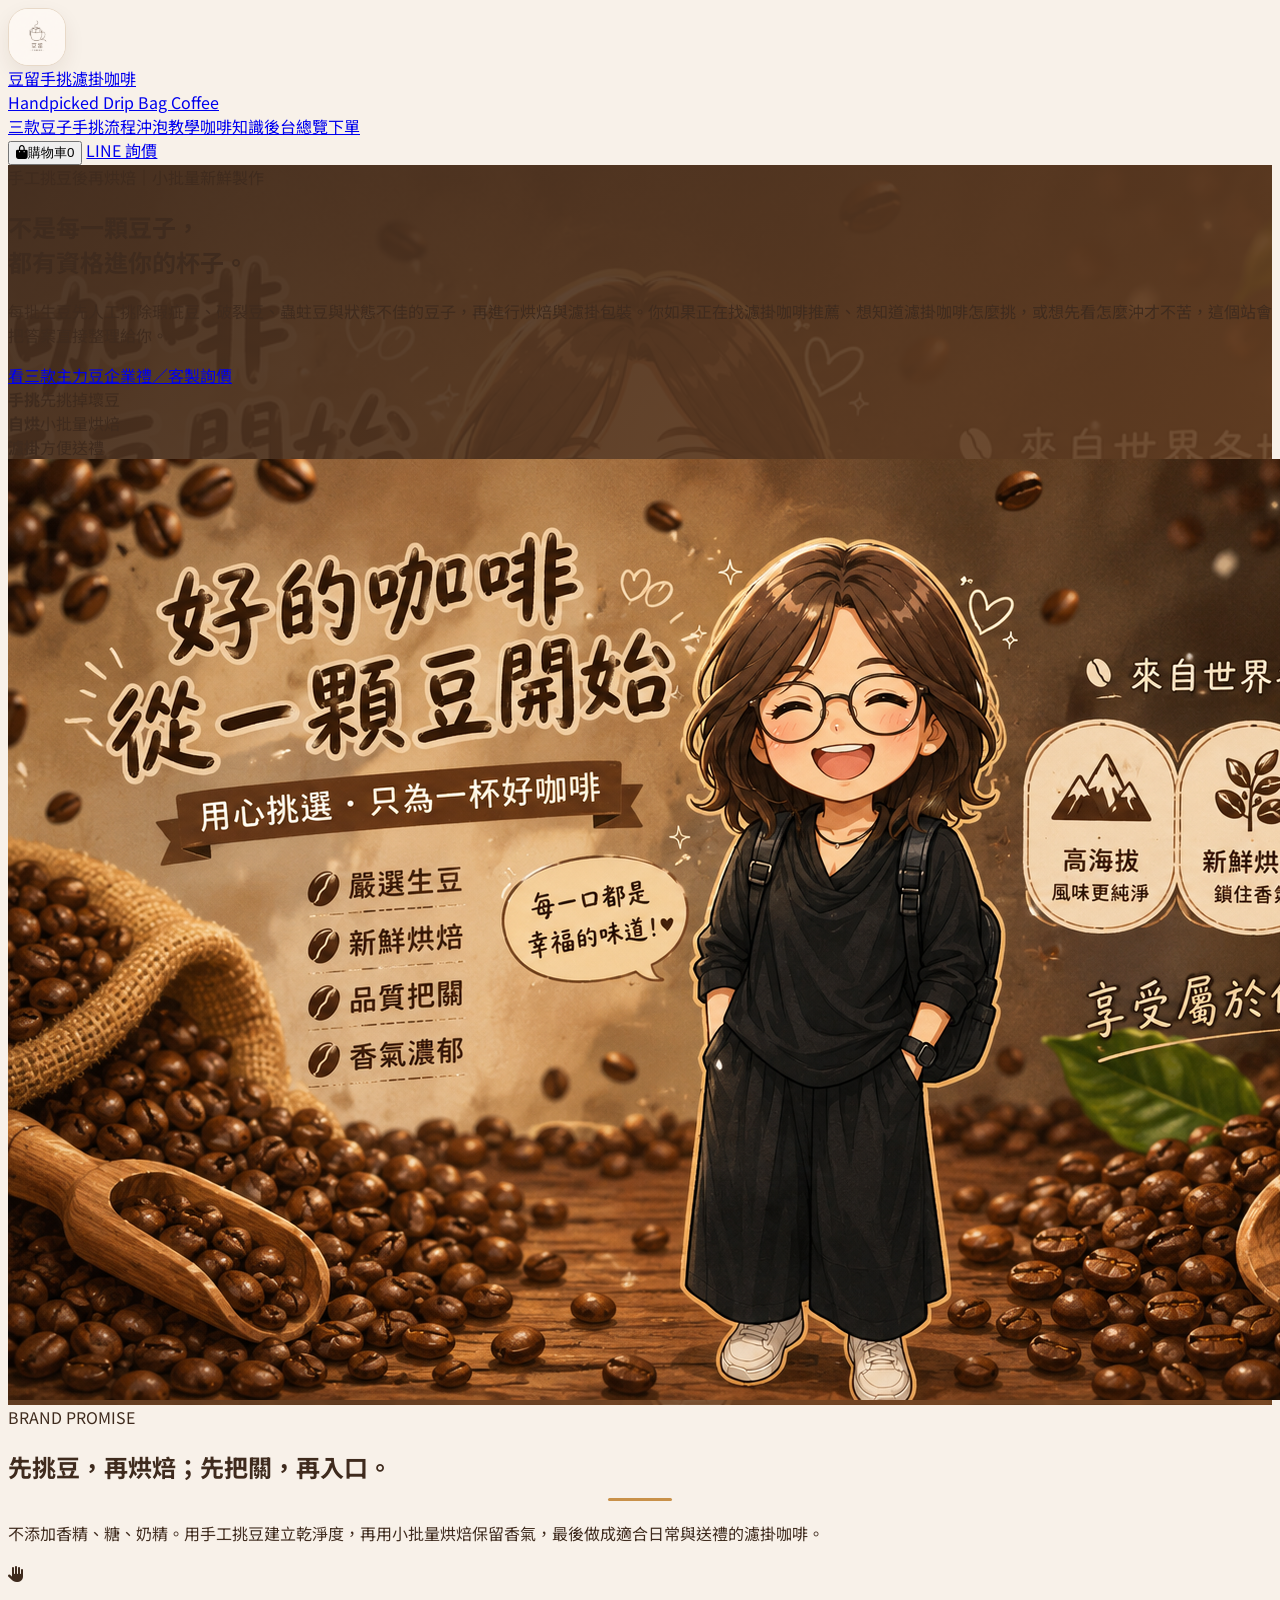
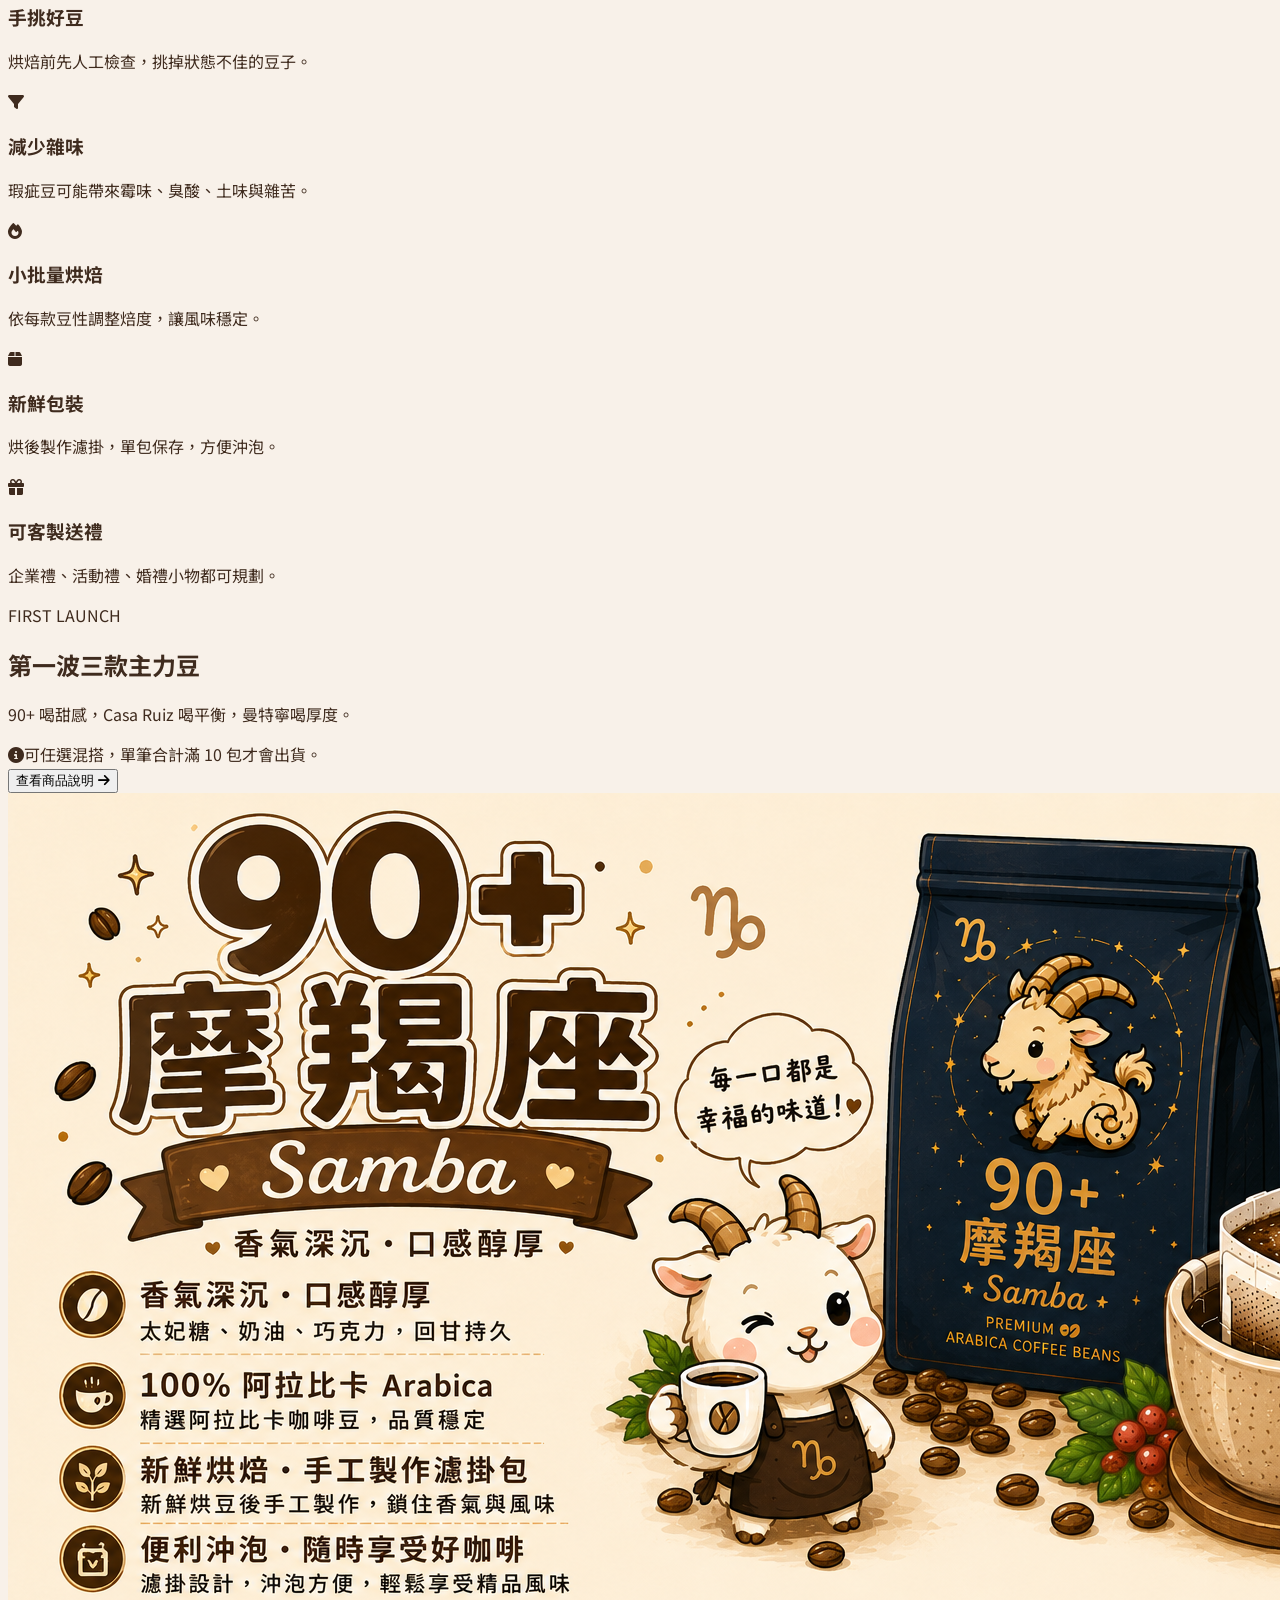
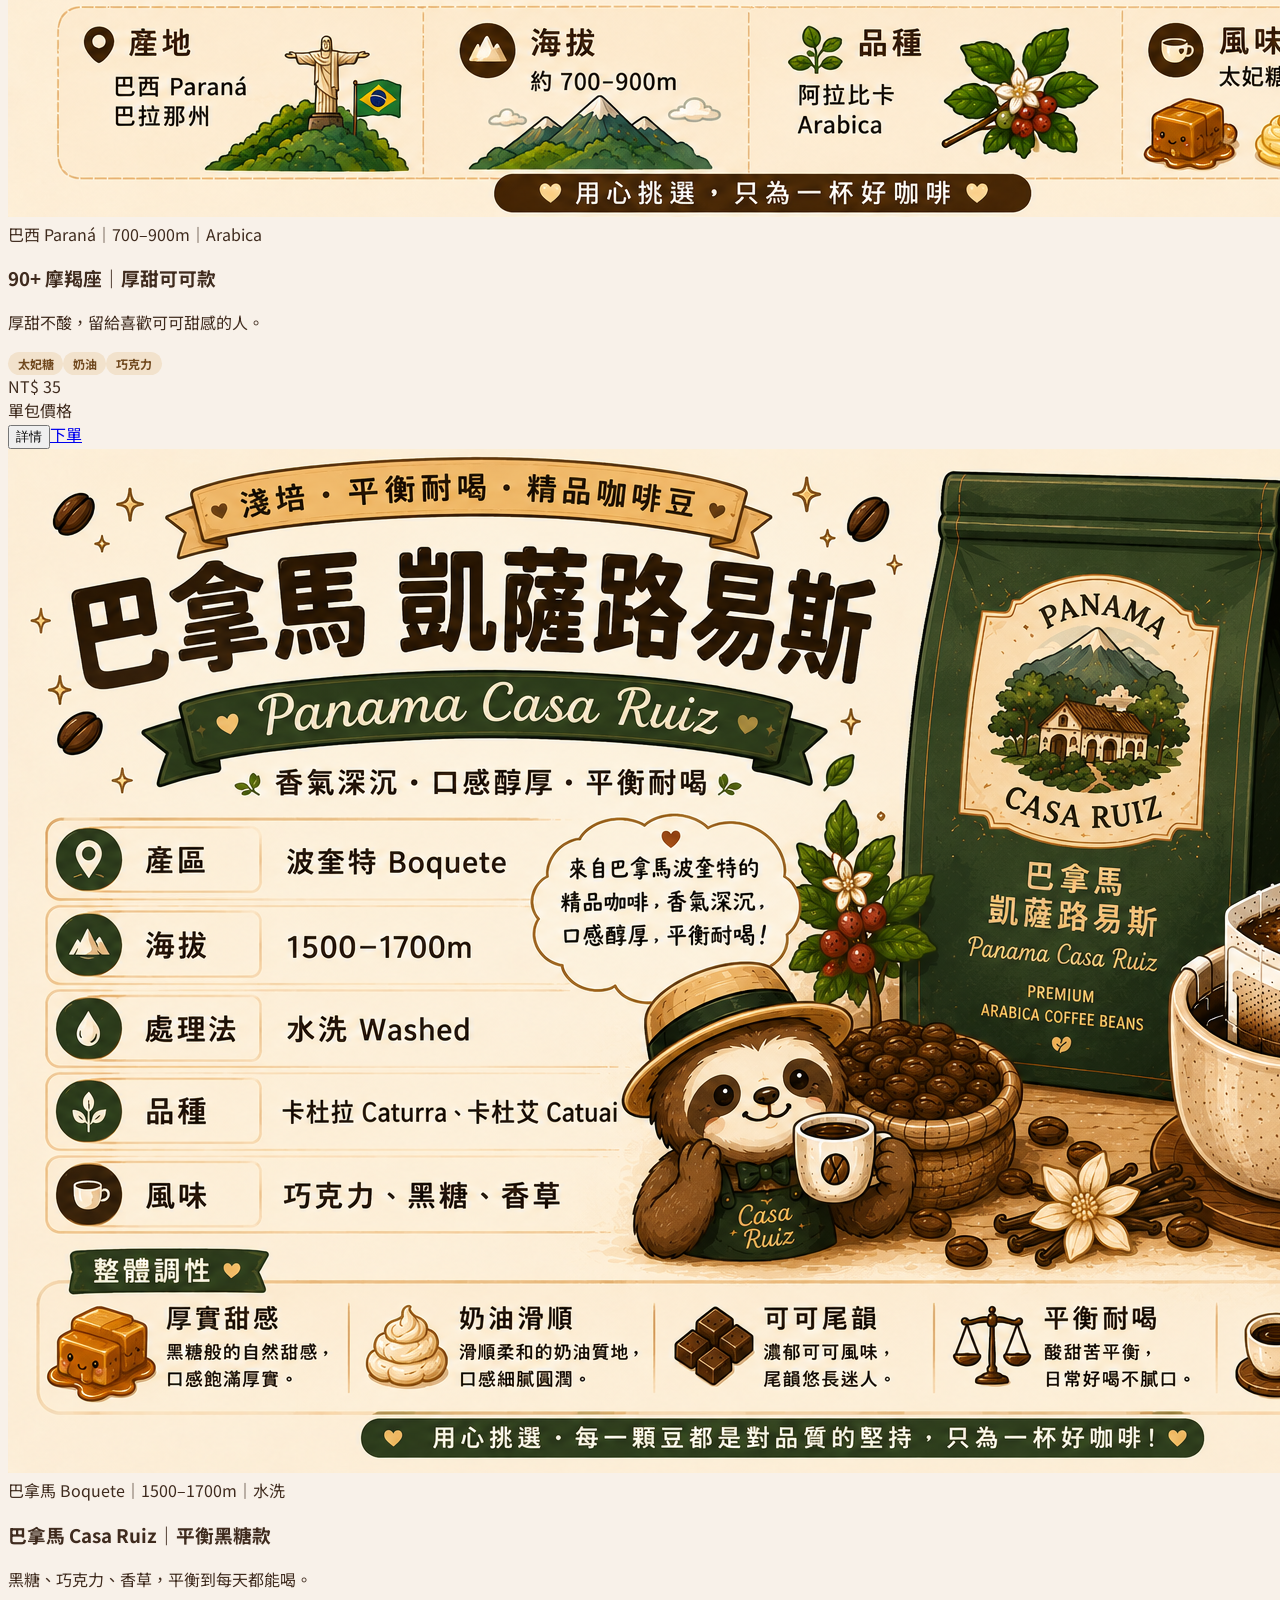
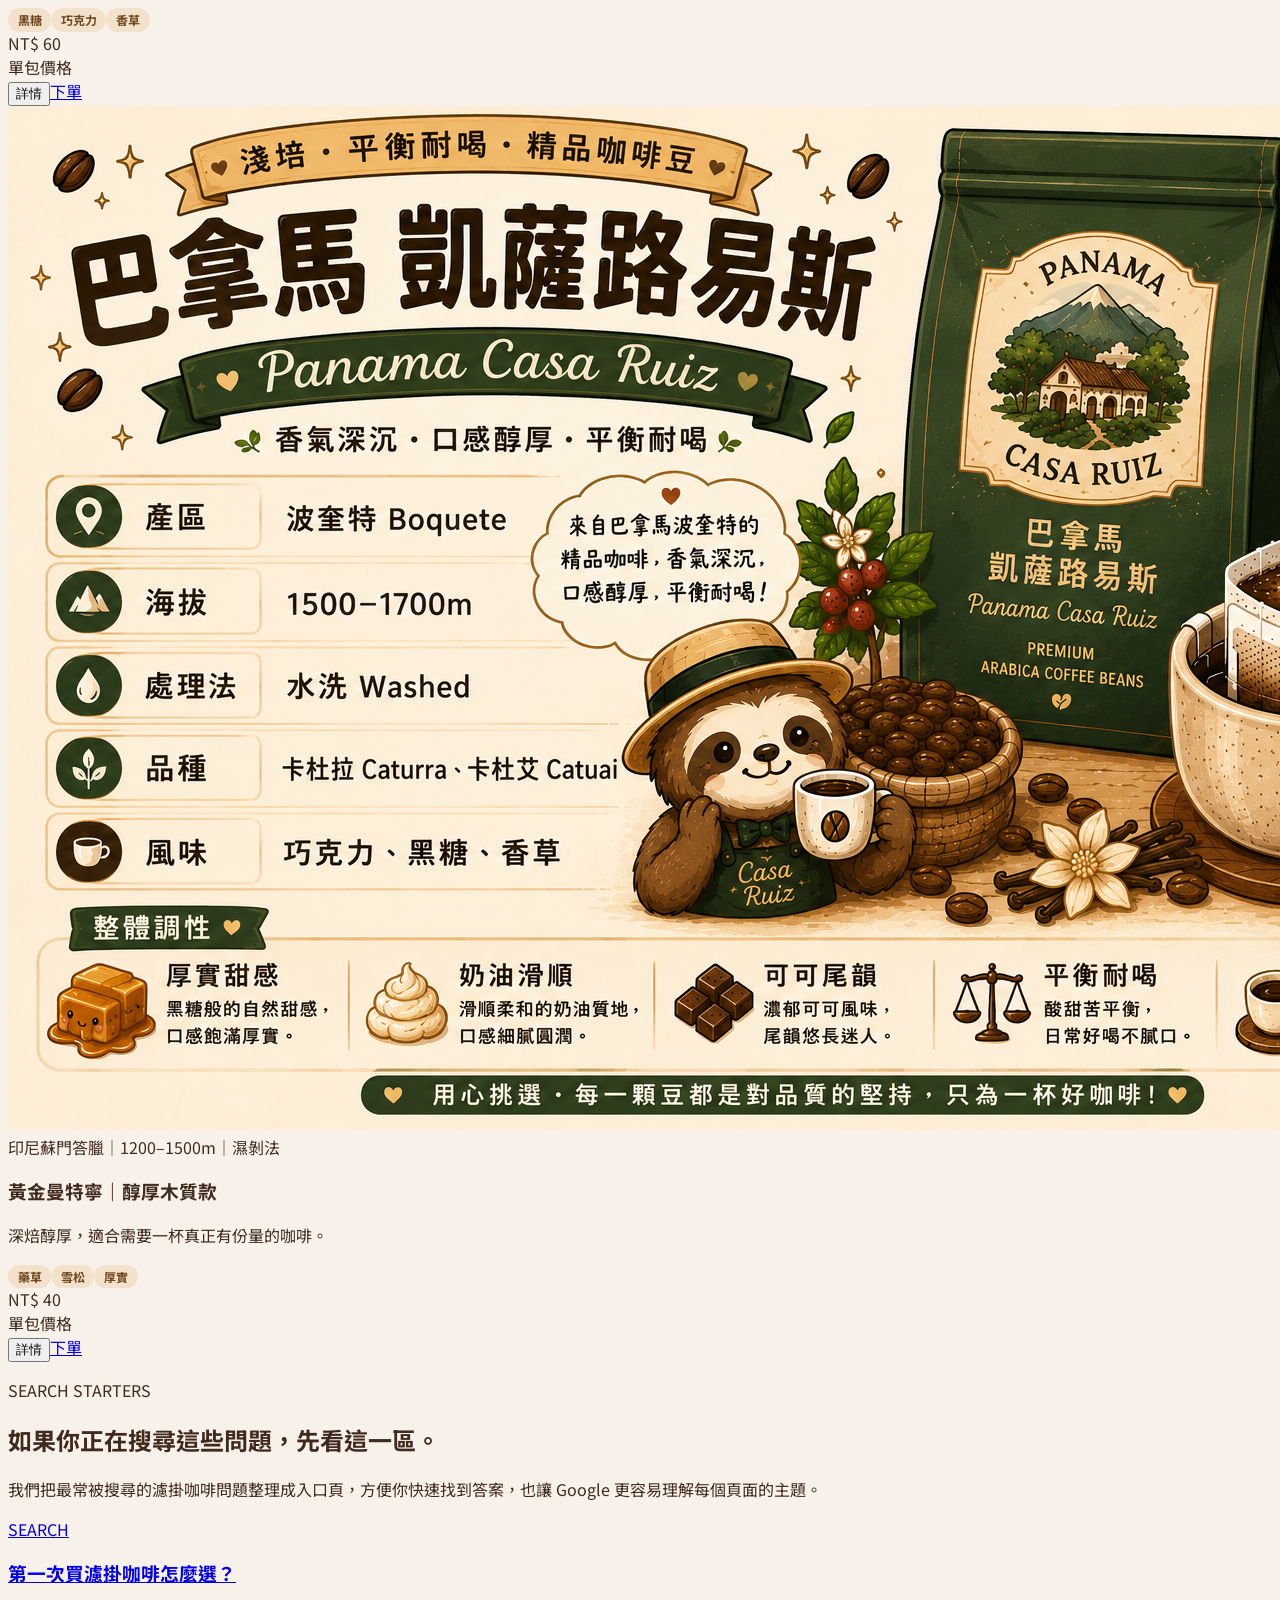
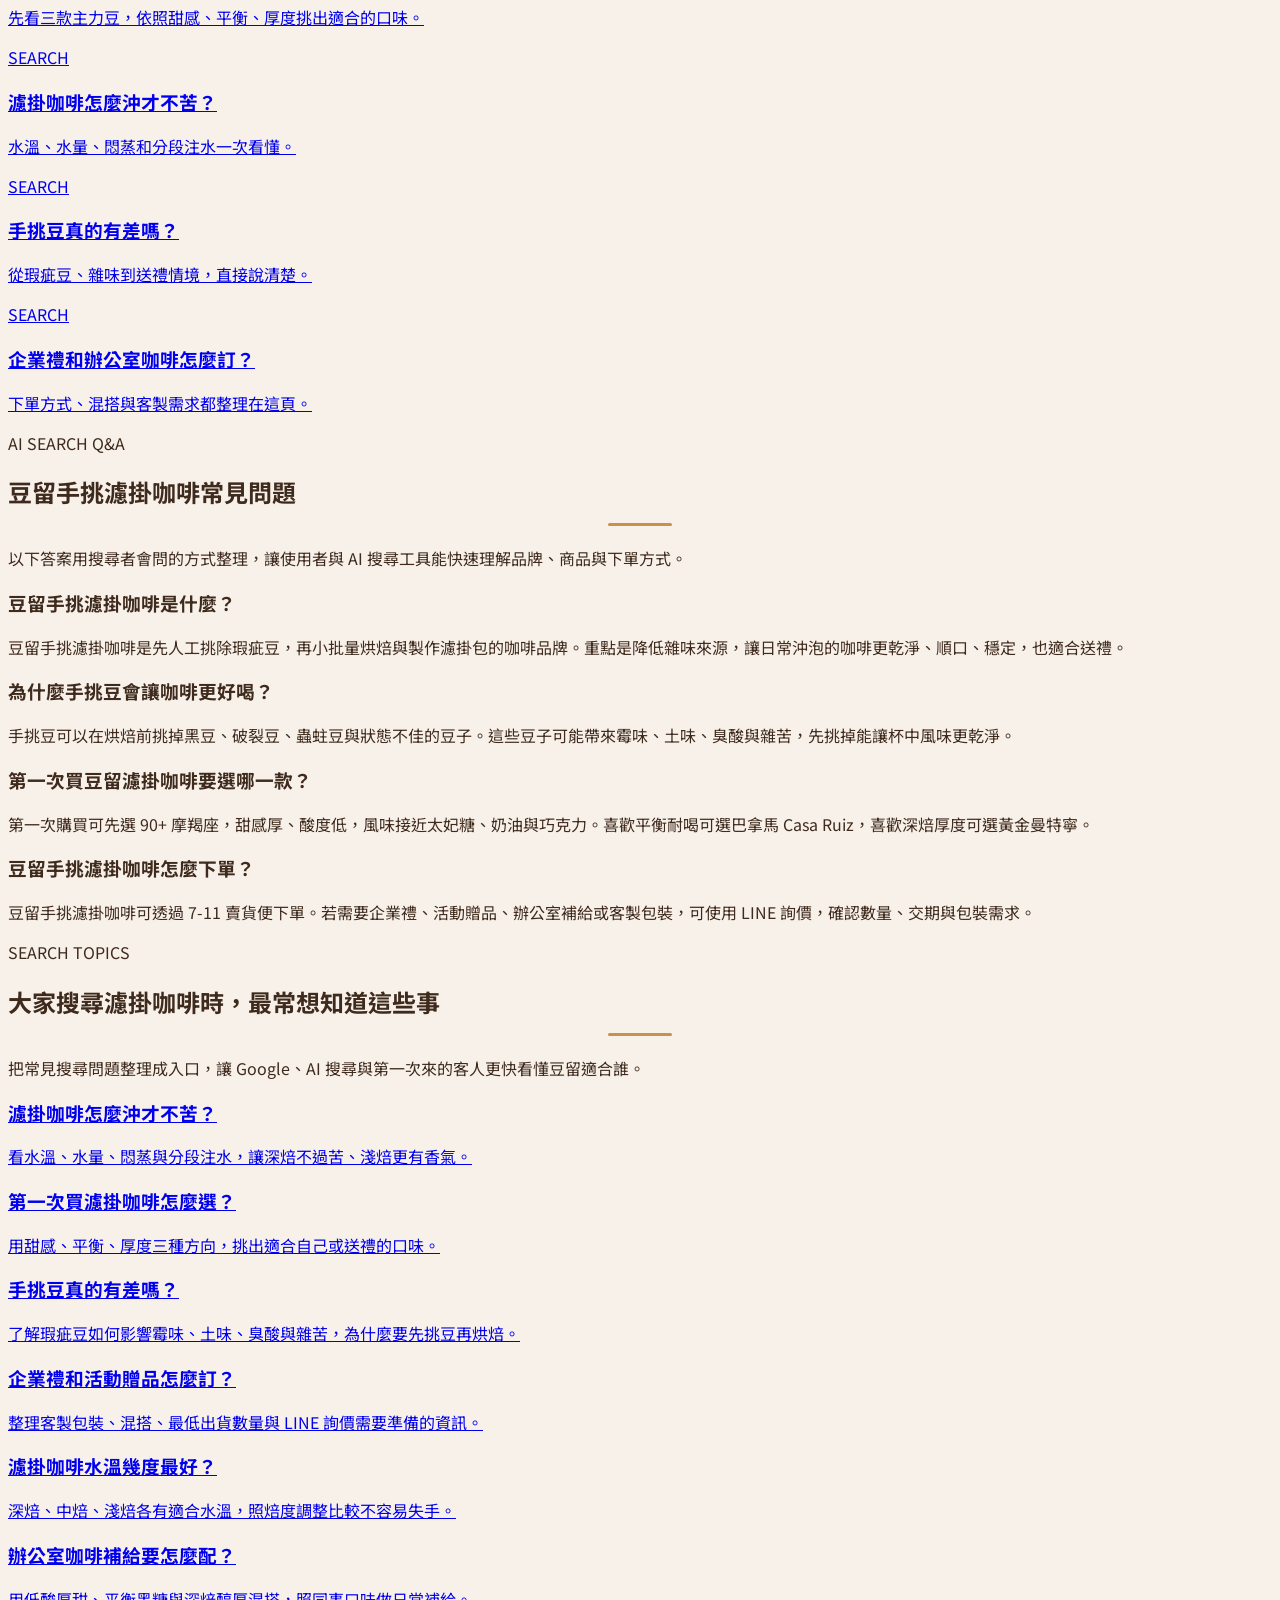
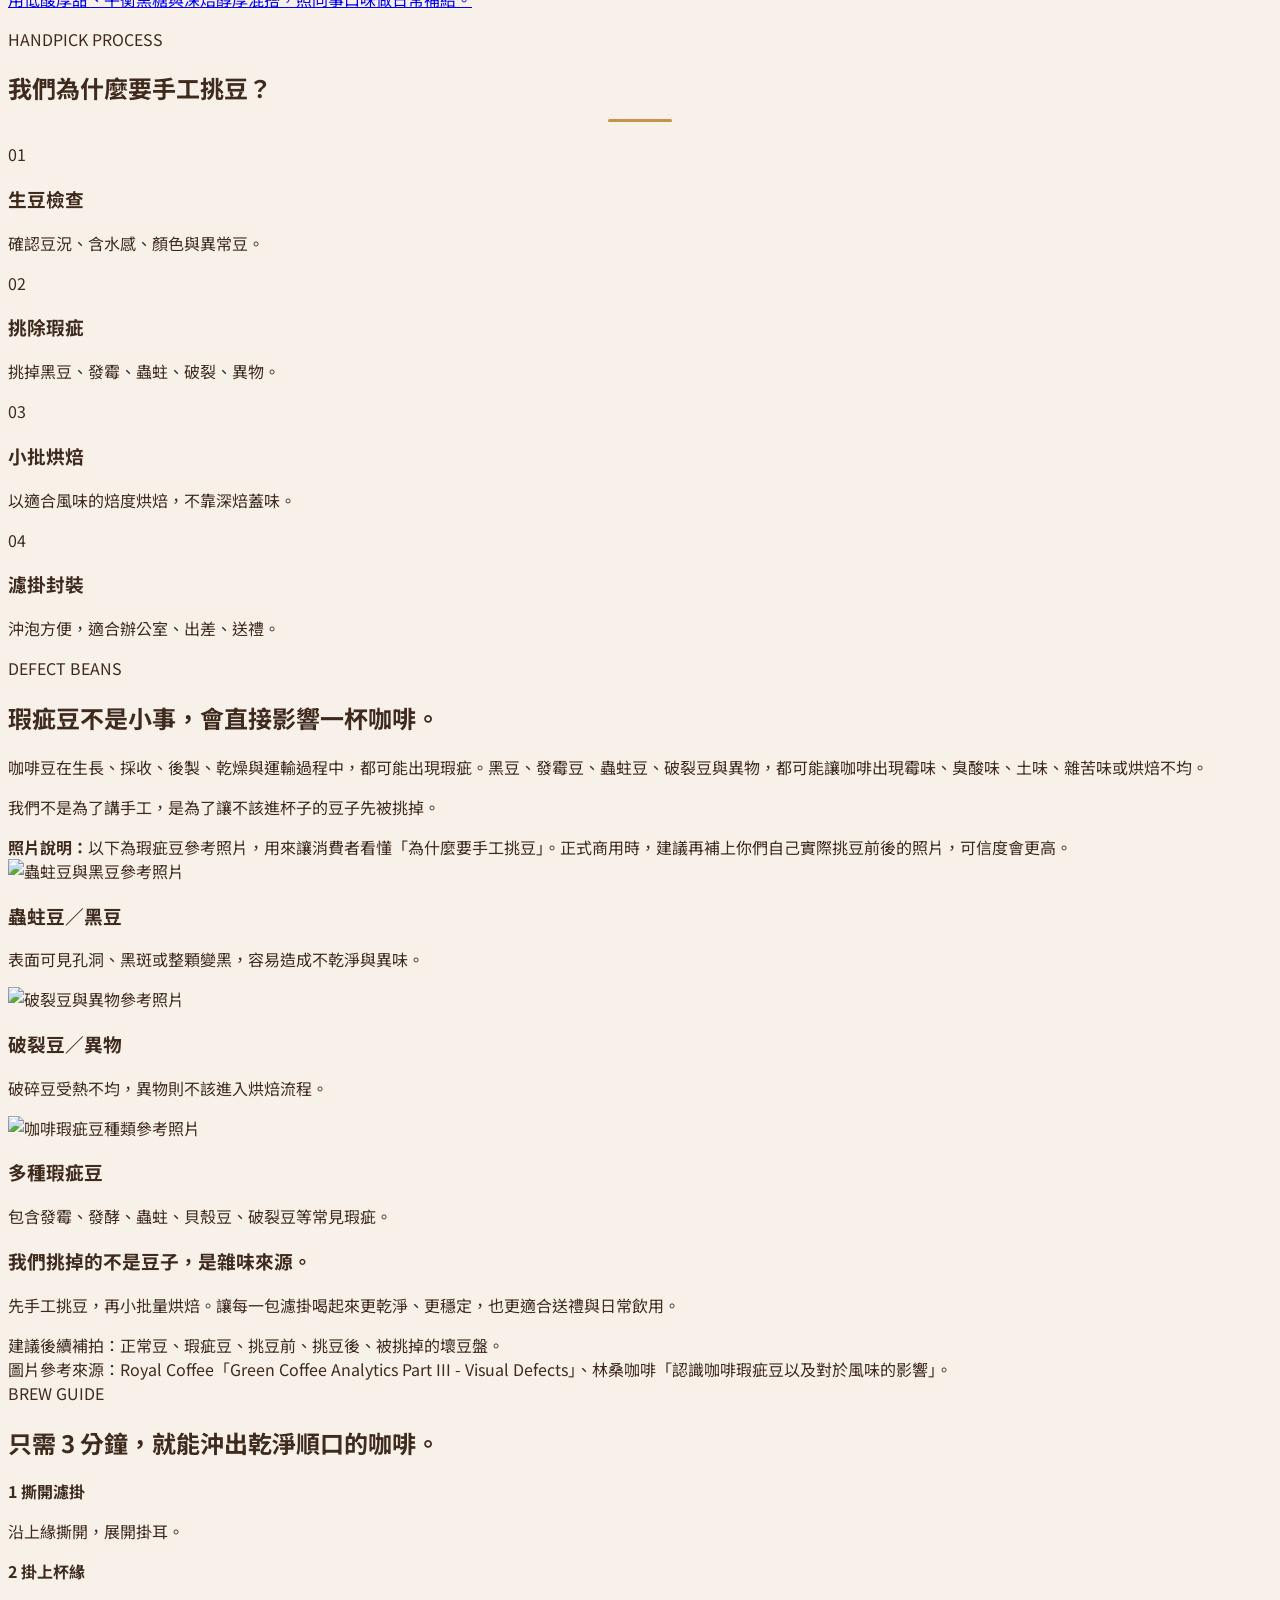
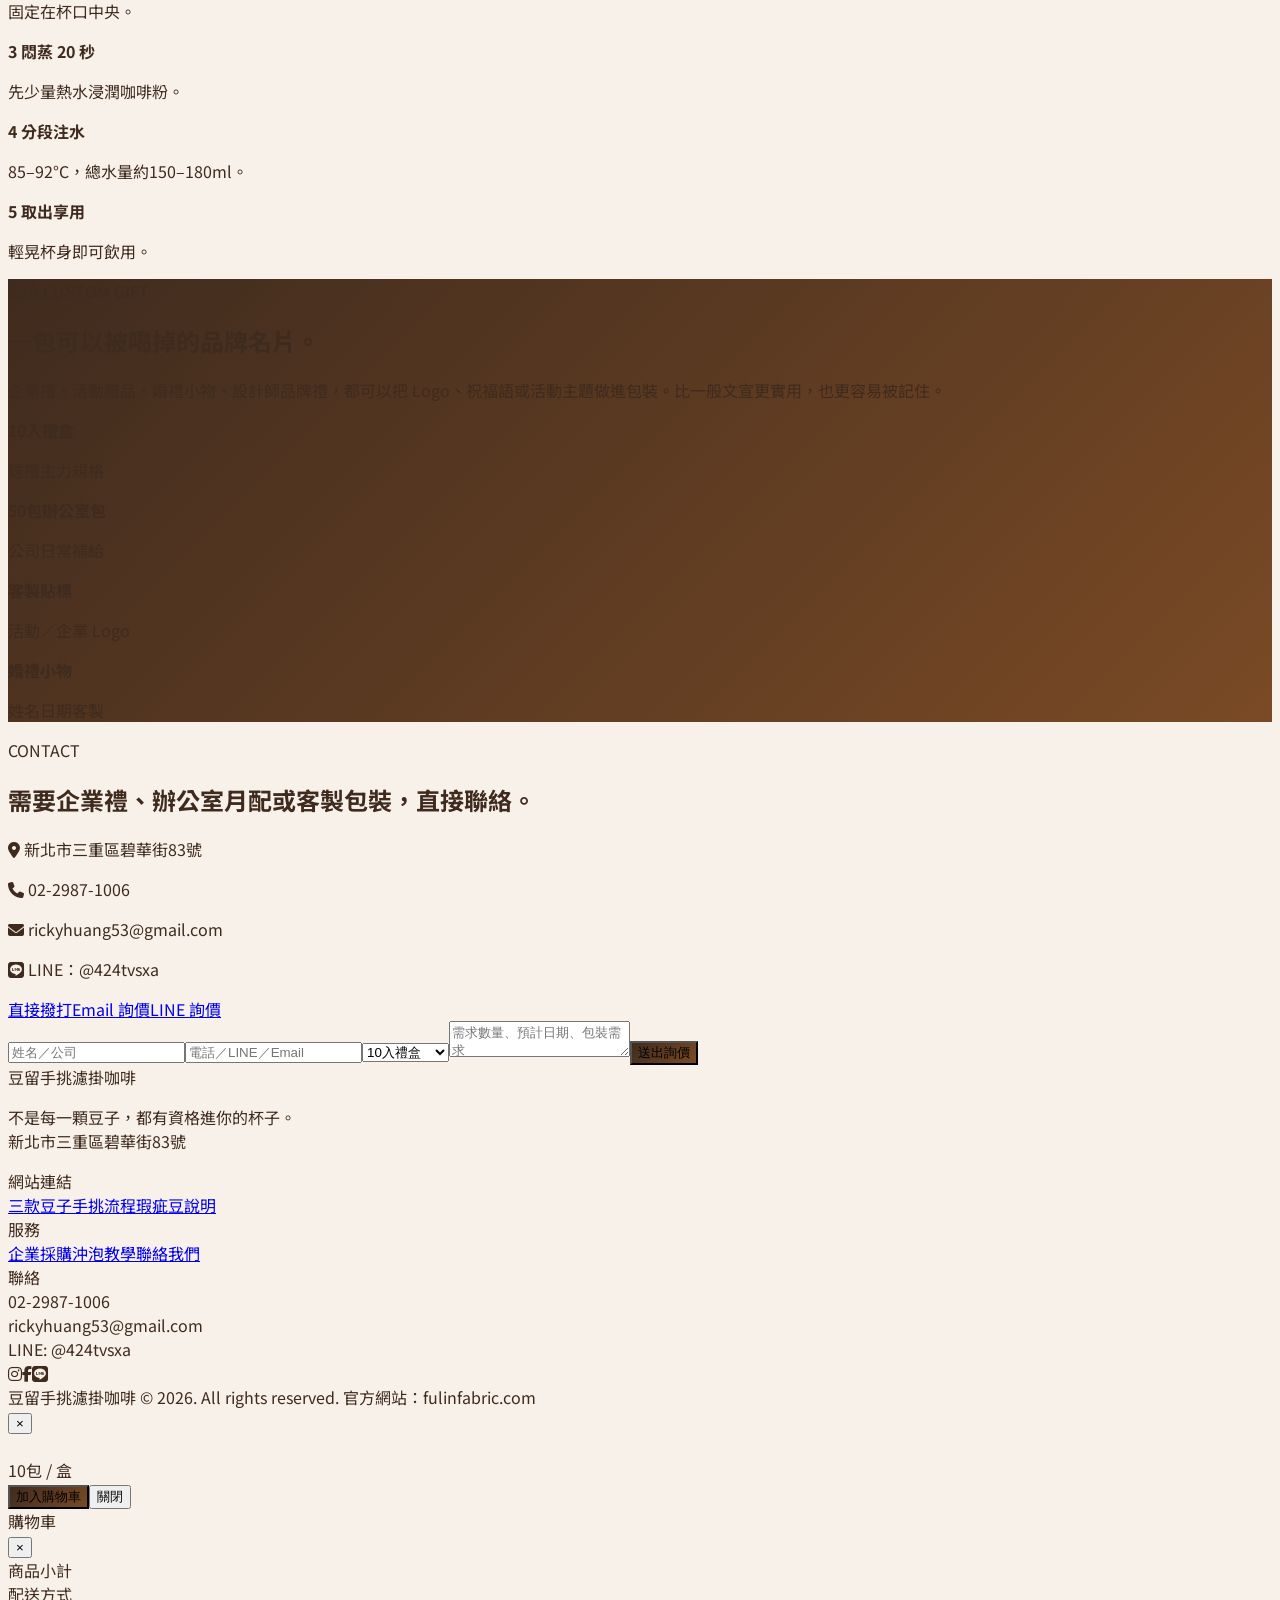
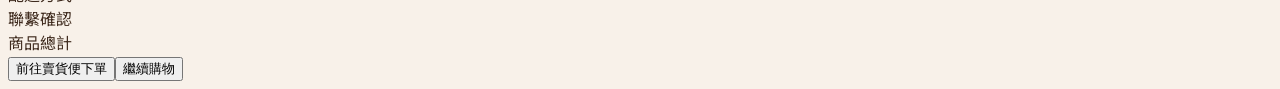
==== commit 2c2371f4: "improve coffee seo visibility" ====
--- a/index.html
+++ b/index.html
@@ -3,10 +3,10 @@
   <head>
     <meta charset="UTF-8" />
     <meta name="viewport" content="width=device-width, initial-scale=1.0" />
-    <title>豆留手挑濾掛咖啡｜手工挑豆濾掛咖啡、企業禮與辦公室咖啡</title>
+    <title>豆留手挑濾掛咖啡｜濾掛咖啡怎麼挑、怎麼沖、企業禮與辦公室咖啡</title>
     <meta
       name="description"
-      content="豆留手挑濾掛咖啡先人工挑除瑕疵豆，再小批量烘焙製作濾掛包。提供日常飲用、企業禮、活動贈品、辦公室咖啡與 7-11 賣貨便下單。"
+      content="豆留手挑濾掛咖啡先人工挑除瑕疵豆，再小批量烘焙製作濾掛包。想找濾掛咖啡怎麼挑、怎麼沖不苦、企業禮與辦公室咖啡，可先從這裡開始。"
     />
     <link rel="canonical" href="https://coffee.fulinfabric.com/" />
     <meta property="og:type" content="website" />
@@ -280,7 +280,7 @@
         </div>
         <div class="flex items-center gap-3">
           <button
-            onclick="showCart()"
+            onclick="window.location.href='https://myship.7-11.com.tw/general/detail/GM2605239820064'"
             class="relative flex items-center gap-2 px-4 py-2.5 rounded-full border border-[#E8D9C8] hover:bg-[#F8F1E9] text-sm font-bold"
           >
             <i class="fas fa-shopping-bag"></i><span class="hidden sm:inline">購物車</span
@@ -312,7 +312,7 @@
             不是每一顆豆子，<br /><span class="text-[#F1C27D]">都有資格進你的杯子。</span>
           </h1>
           <p class="mt-6 text-lg text-white/90 max-w-xl">
-            每批生豆先人工挑除瑕疵豆、破裂豆、蟲蛀豆與狀態不佳的豆子，再進行烘焙與濾掛包裝。重點不是講手工，是讓咖啡喝起來更乾淨、順口、少雜味。
+            每批生豆先人工挑除瑕疵豆、破裂豆、蟲蛀豆與狀態不佳的豆子，再進行烘焙與濾掛包裝。你如果正在找濾掛咖啡推薦、想知道濾掛咖啡怎麼挑，或想先看怎麼沖才不苦，這個站會把答案直接整理給你。
           </p>
           <div class="mt-8 flex flex-wrap gap-3">
             <a href="#products" class="bg-white text-[#3F2B1E] rounded-full px-7 py-4 font-black">看三款主力豆</a
@@ -388,6 +388,40 @@
         </button>
       </div>
       <div id="products-grid" class="grid md:grid-cols-3 gap-6"></div>
+    </section>
+
+    <section class="bg-white border-y border-[#E8D9C8] py-16">
+      <div class="max-w-7xl mx-auto px-6">
+        <div class="max-w-3xl">
+          <p class="eyebrow">SEARCH STARTERS</p>
+          <h2 class="text-4xl font-black mt-2">如果你正在搜尋這些問題，先看這一區。</h2>
+          <p class="mt-4 text-[#6B4423]">
+            我們把最常被搜尋的濾掛咖啡問題整理成入口頁，方便你快速找到答案，也讓 Google 更容易理解每個頁面的主題。
+          </p>
+        </div>
+        <div class="grid md:grid-cols-2 xl:grid-cols-4 gap-5 mt-8">
+          <a class="bg-[#F8F1E9] border border-[#E8D9C8] rounded-3xl p-5 hover:-translate-y-1 transition" href="products.html">
+            <div class="text-xs font-black text-[#8B5E3C]">SEARCH</div>
+            <h3 class="font-black text-xl mt-2">第一次買濾掛咖啡怎麼選？</h3>
+            <p class="text-sm text-[#6B4423] mt-2">先看三款主力豆，依照甜感、平衡、厚度挑出適合的口味。</p>
+          </a>
+          <a class="bg-[#F8F1E9] border border-[#E8D9C8] rounded-3xl p-5 hover:-translate-y-1 transition" href="brew.html">
+            <div class="text-xs font-black text-[#8B5E3C]">SEARCH</div>
+            <h3 class="font-black text-xl mt-2">濾掛咖啡怎麼沖才不苦？</h3>
+            <p class="text-sm text-[#6B4423] mt-2">水溫、水量、悶蒸和分段注水一次看懂。</p>
+          </a>
+          <a class="bg-[#F8F1E9] border border-[#E8D9C8] rounded-3xl p-5 hover:-translate-y-1 transition" href="knowledge.html">
+            <div class="text-xs font-black text-[#8B5E3C]">SEARCH</div>
+            <h3 class="font-black text-xl mt-2">手挑豆真的有差嗎？</h3>
+            <p class="text-sm text-[#6B4423] mt-2">從瑕疵豆、雜味到送禮情境，直接說清楚。</p>
+          </a>
+          <a class="bg-[#F8F1E9] border border-[#E8D9C8] rounded-3xl p-5 hover:-translate-y-1 transition" href="order.html">
+            <div class="text-xs font-black text-[#8B5E3C]">SEARCH</div>
+            <h3 class="font-black text-xl mt-2">企業禮和辦公室咖啡怎麼訂？</h3>
+            <p class="text-sm text-[#6B4423] mt-2">下單方式、混搭與客製需求都整理在這頁。</p>
+          </a>
+        </div>
+      </div>
     </section>
 
     <section id="qa" class="bg-white border-y border-[#E8D9C8] py-16">
@@ -927,7 +961,6 @@
         m.classList.remove('flex');
       }
       function checkout() {
-        if (cart.length === 0) return;
         window.location.href = 'https://myship.7-11.com.tw/general/detail/GM2605239820064';
       }
       function submitInquiry(e) {
